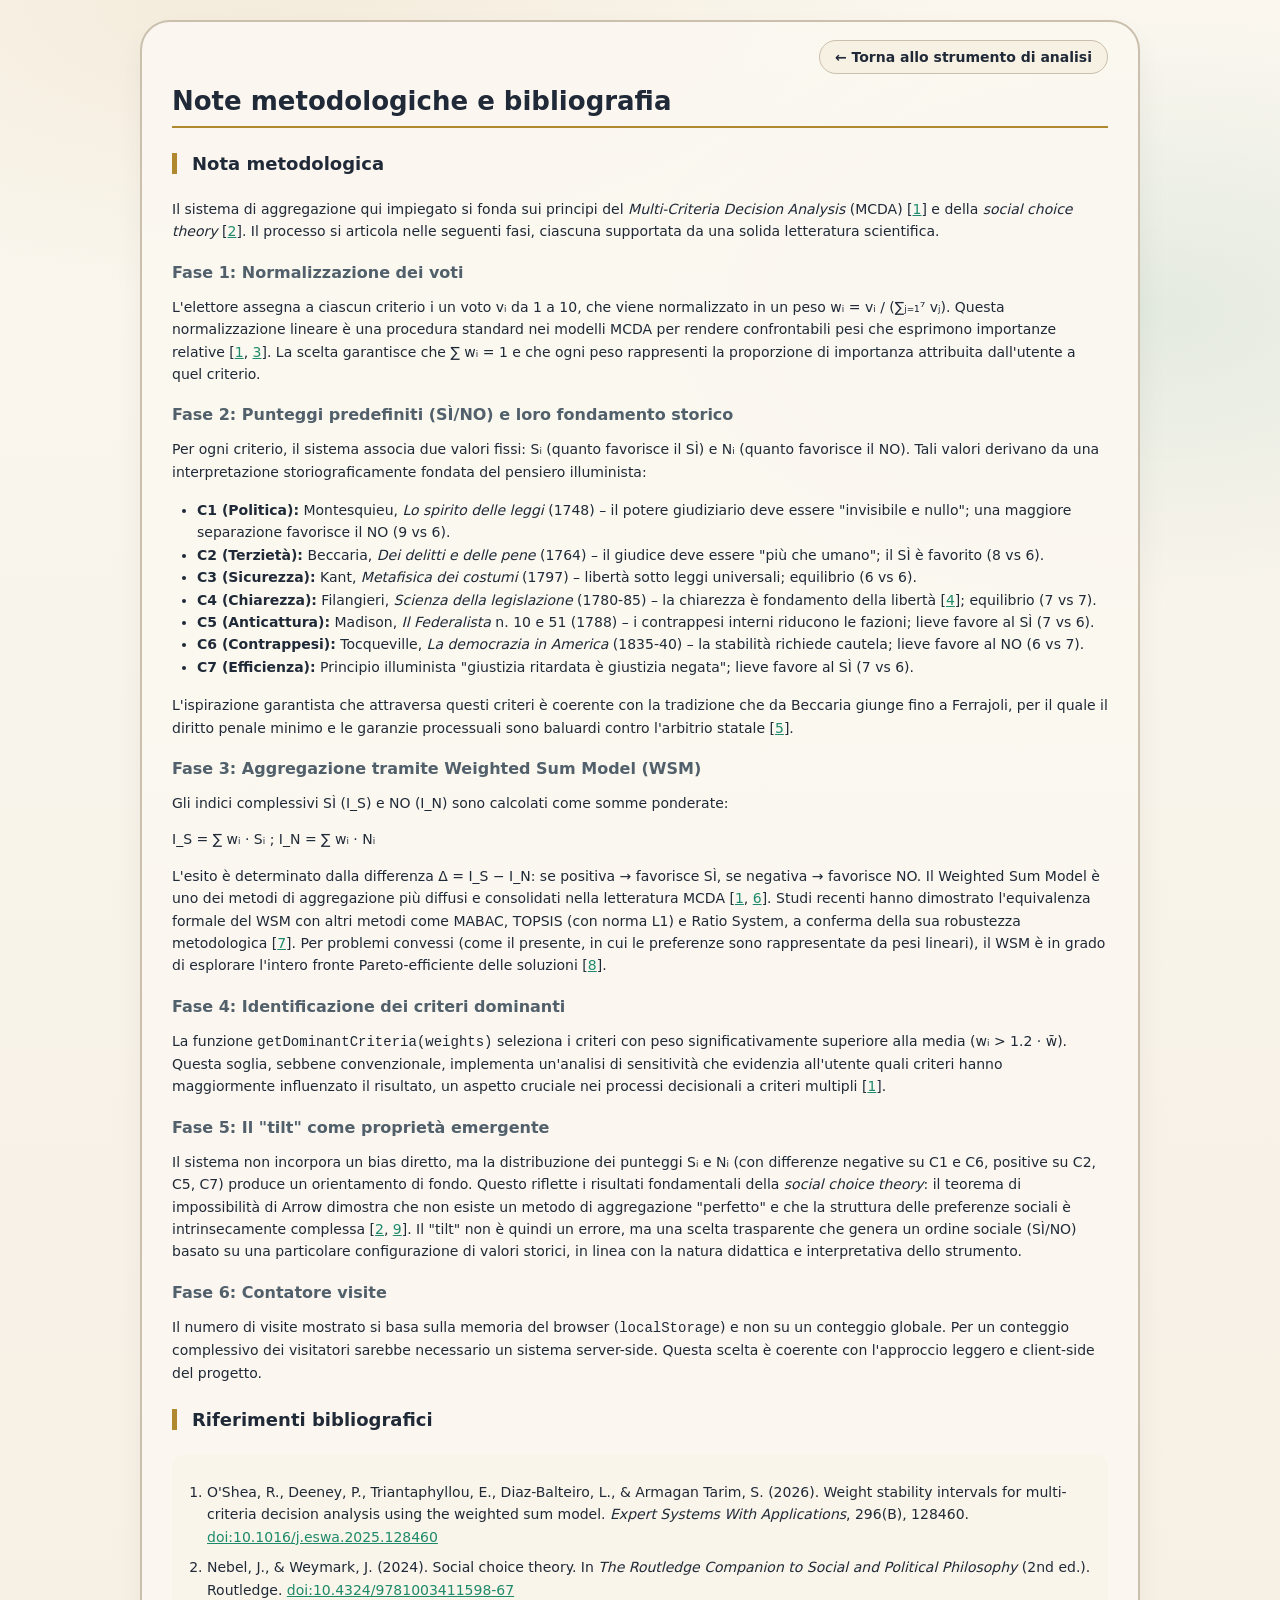
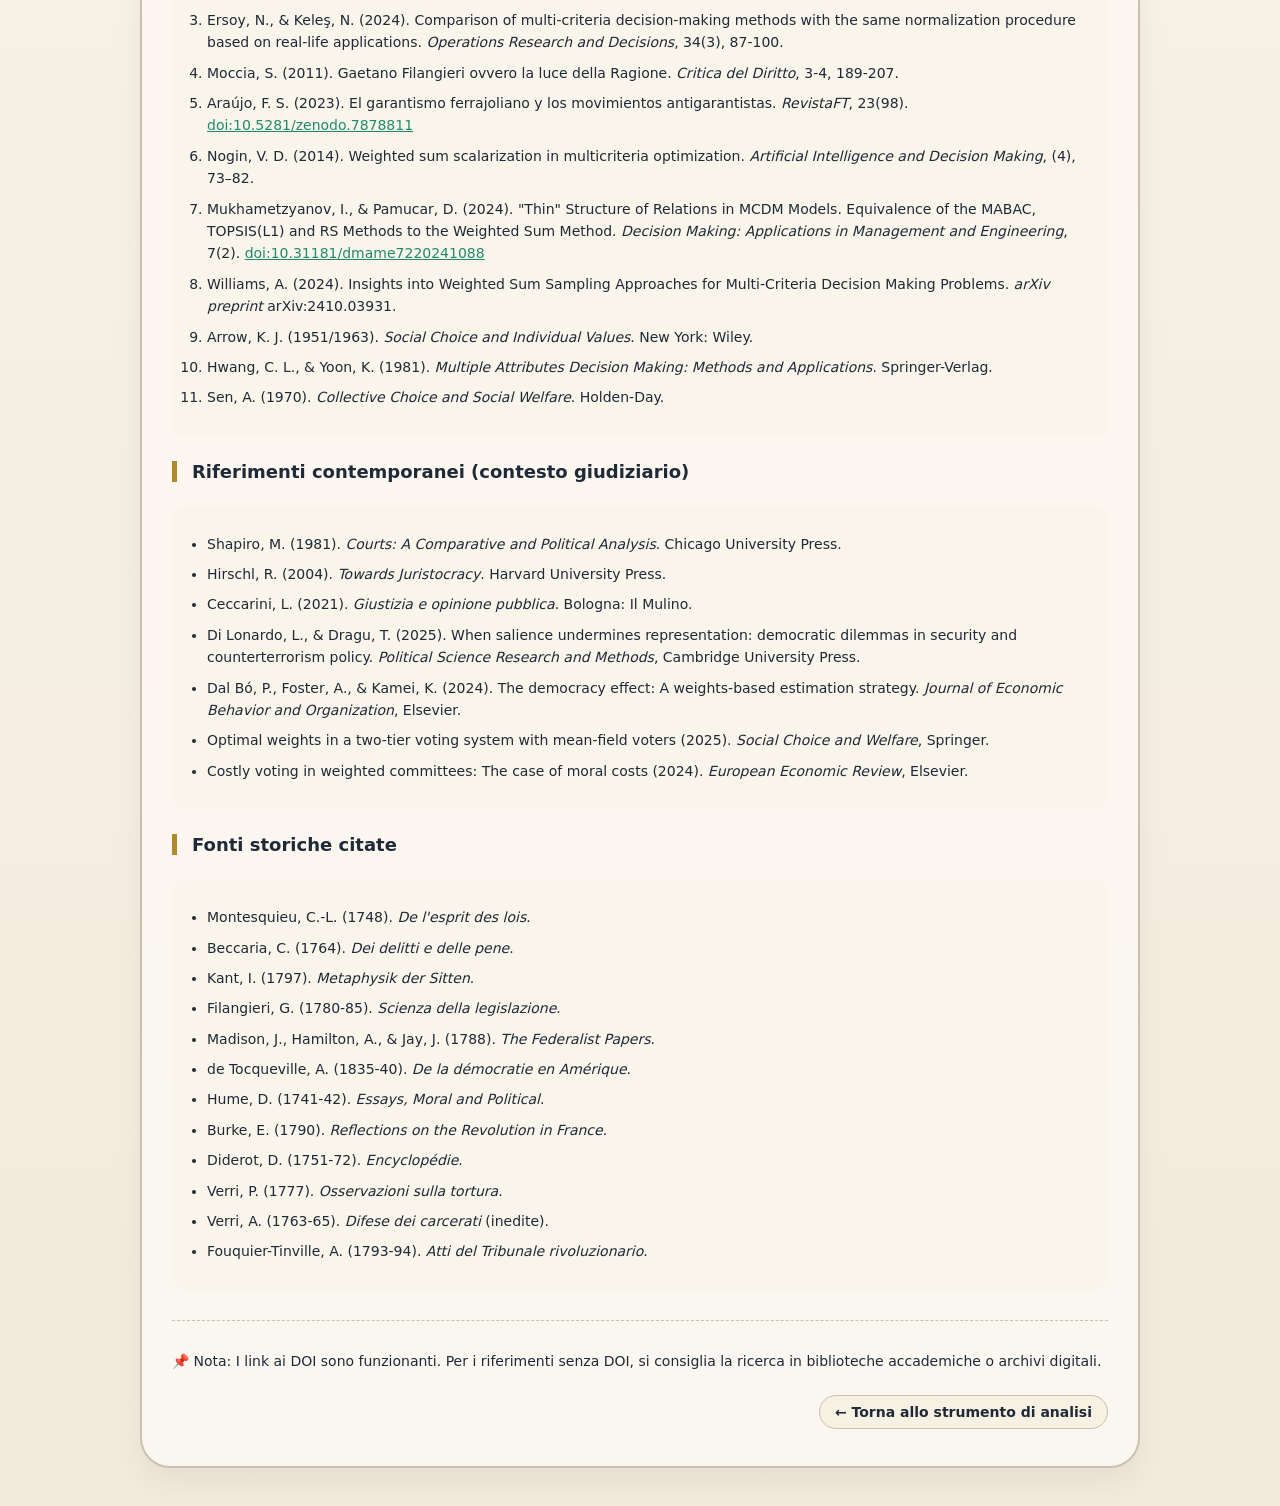
==== note-bibliografia.html @ c4fafa89 "New release 20260301 Improved style notes biblio" ====
<!DOCTYPE html>
<html lang="it">
<head>
    <meta charset="UTF-8">
    <meta name="viewport" content="width=device-width, initial-scale=1.0">
    <title>Note e bibliografia - Al lume della Ragione</title>
    <link rel="stylesheet" href="style.css">
    <style>
        /* Piccoli aggiustamenti per la sola pagina note */
        .note-page {
            max-width: 1000px;
            margin: 20px auto;
            padding: 25px 30px;
            background: rgba(251,248,241,0.96);
            border: 2px solid var(--line2);
            border-radius: 30px;
            box-shadow: 0 15px 30px rgba(0,0,0,0.05);
        }
        .note-page h1 {
            font-size: 26px;
            border-bottom: 2px solid var(--warn);
            padding-bottom: 10px;
            margin-bottom: 20px;
        }
        .note-page h4 {
            font-size: 18px;
            margin-top: 25px;
            color: var(--text);
            border-left: 5px solid var(--warn);
            padding-left: 15px;
        }
        .note-page h5 {
            font-size: 16px;
            margin: 20px 0 10px;
            color: var(--muted);
        }
        .note-page p, .note-page li {
            font-size: 14px;
            line-height: 1.6;
            color: var(--text);
        }
        .note-page ul, .note-page ol {
            padding-left: 25px;
        }
        .note-page a {
            color: var(--ok);
            text-decoration: underline;
        }
        .note-page .back-link {
            text-align: right;
            margin-bottom: 20px;
        }
        .note-page .back-link a {
            font-size: 14px;
            background: rgba(247,240,226,0.8);
            padding: 8px 15px;
            border-radius: 30px;
            border: 1px solid var(--line2);
            text-decoration: none;
            color: var(--text);
            font-weight: bold;
        }
        .note-page .back-link a:hover {
            background: rgba(247,240,226,1);
        }
        .ref-list {
            font-size: 12px;
            line-height: 1.5;
            background: rgba(247,240,226,0.4);
            padding: 15px;
            border-radius: 14px;
            margin-top: 15px;
        }
        .ref-list li {
            margin-bottom: 8px;
        }
        .footnote {
            font-size: 12px;
            color: var(--muted);
            margin-top: 30px;
            border-top: 1px dashed var(--line2);
            padding-top: 15px;
        }
    </style>
</head>
<body>
    <div class="note-page">
        <div class="back-link">
            <a href="index.html">← Torna allo strumento di analisi</a>
        </div>

        <h1>Note metodologiche e bibliografia</h1>

        <!-- NOTA METODOLOGICA (dal tuo testo) -->
        <h4>Nota metodologica</h4>
        <p>Il sistema di aggregazione qui impiegato si fonda sui principi del <em>Multi-Criteria Decision Analysis</em> (MCDA) [<a href="#ref1">1</a>] e della <em>social choice theory</em> [<a href="#ref2">2</a>]. Il processo si articola nelle seguenti fasi, ciascuna supportata da una solida letteratura scientifica.</p>

        <h5>Fase 1: Normalizzazione dei voti</h5>
        <p>L'elettore assegna a ciascun criterio i un voto vᵢ da 1 a 10, che viene normalizzato in un peso wᵢ = vᵢ / (∑ⱼ₌₁⁷ vⱼ). Questa normalizzazione lineare è una procedura standard nei modelli MCDA per rendere confrontabili pesi che esprimono importanze relative [<a href="#ref1">1</a>, <a href="#ref3">3</a>]. La scelta garantisce che ∑ wᵢ = 1 e che ogni peso rappresenti la proporzione di importanza attribuita dall'utente a quel criterio.</p>

        <h5>Fase 2: Punteggi predefiniti (SÌ/NO) e loro fondamento storico</h5>
        <p>Per ogni criterio, il sistema associa due valori fissi: Sᵢ (quanto favorisce il SÌ) e Nᵢ (quanto favorisce il NO). Tali valori derivano da una interpretazione storiograficamente fondata del pensiero illuminista:</p>
        <ul>
            <li><strong>C1 (Politica):</strong> Montesquieu, <em>Lo spirito delle leggi</em> (1748) – il potere giudiziario deve essere "invisibile e nullo"; una maggiore separazione favorisce il NO (9 vs 6).</li>
            <li><strong>C2 (Terzietà):</strong> Beccaria, <em>Dei delitti e delle pene</em> (1764) – il giudice deve essere "più che umano"; il SÌ è favorito (8 vs 6).</li>
            <li><strong>C3 (Sicurezza):</strong> Kant, <em>Metafisica dei costumi</em> (1797) – libertà sotto leggi universali; equilibrio (6 vs 6).</li>
            <li><strong>C4 (Chiarezza):</strong> Filangieri, <em>Scienza della legislazione</em> (1780-85) – la chiarezza è fondamento della libertà [<a href="#ref4">4</a>]; equilibrio (7 vs 7).</li>
            <li><strong>C5 (Anticattura):</strong> Madison, <em>Il Federalista</em> n. 10 e 51 (1788) – i contrappesi interni riducono le fazioni; lieve favore al SÌ (7 vs 6).</li>
            <li><strong>C6 (Contrappesi):</strong> Tocqueville, <em>La democrazia in America</em> (1835-40) – la stabilità richiede cautela; lieve favore al NO (6 vs 7).</li>
            <li><strong>C7 (Efficienza):</strong> Principio illuminista "giustizia ritardata è giustizia negata"; lieve favore al SÌ (7 vs 6).</li>
        </ul>
        <p>L'ispirazione garantista che attraversa questi criteri è coerente con la tradizione che da Beccaria giunge fino a Ferrajoli, per il quale il diritto penale minimo e le garanzie processuali sono baluardi contro l'arbitrio statale [<a href="#ref5">5</a>].</p>

        <h5>Fase 3: Aggregazione tramite Weighted Sum Model (WSM)</h5>
        <p>Gli indici complessivi SÌ (I_S) e NO (I_N) sono calcolati come somme ponderate:</p>
        <p>I_S = ∑ wᵢ · Sᵢ   ;   I_N = ∑ wᵢ · Nᵢ</p>
        <p>L'esito è determinato dalla differenza Δ = I_S − I_N: se positiva → favorisce SÌ, se negativa → favorisce NO. Il Weighted Sum Model è uno dei metodi di aggregazione più diffusi e consolidati nella letteratura MCDA [<a href="#ref1">1</a>, <a href="#ref6">6</a>]. Studi recenti hanno dimostrato l'equivalenza formale del WSM con altri metodi come MABAC, TOPSIS (con norma L1) e Ratio System, a conferma della sua robustezza metodologica [<a href="#ref7">7</a>]. Per problemi convessi (come il presente, in cui le preferenze sono rappresentate da pesi lineari), il WSM è in grado di esplorare l'intero fronte Pareto-efficiente delle soluzioni [<a href="#ref8">8</a>].</p>

        <h5>Fase 4: Identificazione dei criteri dominanti</h5>
        <p>La funzione <code>getDominantCriteria(weights)</code> seleziona i criteri con peso significativamente superiore alla media (wᵢ > 1.2 · w̄). Questa soglia, sebbene convenzionale, implementa un'analisi di sensitività che evidenzia all'utente quali criteri hanno maggiormente influenzato il risultato, un aspetto cruciale nei processi decisionali a criteri multipli [<a href="#ref1">1</a>].</p>

        <h5>Fase 5: Il "tilt" come proprietà emergente</h5>
        <p>Il sistema non incorpora un bias diretto, ma la distribuzione dei punteggi Sᵢ e Nᵢ (con differenze negative su C1 e C6, positive su C2, C5, C7) produce un orientamento di fondo. Questo riflette i risultati fondamentali della <em>social choice theory</em>: il teorema di impossibilità di Arrow dimostra che non esiste un metodo di aggregazione "perfetto" e che la struttura delle preferenze sociali è intrinsecamente complessa [<a href="#ref2">2</a>, <a href="#ref9">9</a>]. Il "tilt" non è quindi un errore, ma una scelta trasparente che genera un ordine sociale (SÌ/NO) basato su una particolare configurazione di valori storici, in linea con la natura didattica e interpretativa dello strumento.</p>

        <h5>Fase 6: Contatore visite</h5>
        <p>Il numero di visite mostrato si basa sulla memoria del browser (<code>localStorage</code>) e non su un conteggio globale. Per un conteggio complessivo dei visitatori sarebbe necessario un sistema server-side. Questa scelta è coerente con l'approccio leggero e client-side del progetto.</p>

        <!-- RIFERIMENTI BIBLIOGRAFICI ACCADEMICI (numerati) -->
        <h4>Riferimenti bibliografici</h4>
        <div class="ref-list">
            <ol style="padding-left:20px;">
                <li id="ref1">O'Shea, R., Deeney, P., Triantaphyllou, E., Diaz-Balteiro, L., & Armagan Tarim, S. (2026). Weight stability intervals for multi-criteria decision analysis using the weighted sum model. <em>Expert Systems With Applications</em>, 296(B), 128460. <a href="https://doi.org/10.1016/j.eswa.2025.128460" target="_blank">doi:10.1016/j.eswa.2025.128460</a></li>
                <li id="ref2">Nebel, J., & Weymark, J. (2024). Social choice theory. In <em>The Routledge Companion to Social and Political Philosophy</em> (2nd ed.). Routledge. <a href="https://doi.org/10.4324/9781003411598-67" target="_blank">doi:10.4324/9781003411598-67</a></li>
                <li id="ref3">Ersoy, N., & Keleş, N. (2024). Comparison of multi-criteria decision-making methods with the same normalization procedure based on real-life applications. <em>Operations Research and Decisions</em>, 34(3), 87-100.</li>
                <li id="ref4">Moccia, S. (2011). Gaetano Filangieri ovvero la luce della Ragione. <em>Critica del Diritto</em>, 3-4, 189-207.</li>
                <li id="ref5">Araújo, F. S. (2023). El garantismo ferrajoliano y los movimientos antigarantistas. <em>RevistaFT</em>, 23(98). <a href="https://doi.org/10.5281/zenodo.7878811" target="_blank">doi:10.5281/zenodo.7878811</a></li>
                <li id="ref6">Nogin, V. D. (2014). Weighted sum scalarization in multicriteria optimization. <em>Artificial Intelligence and Decision Making</em>, (4), 73–82.</li>
                <li id="ref7">Mukhametzyanov, I., & Pamucar, D. (2024). "Thin" Structure of Relations in MCDM Models. Equivalence of the MABAC, TOPSIS(L1) and RS Methods to the Weighted Sum Method. <em>Decision Making: Applications in Management and Engineering</em>, 7(2). <a href="https://doi.org/10.31181/dmame7220241088" target="_blank">doi:10.31181/dmame7220241088</a></li>
                <li id="ref8">Williams, A. (2024). Insights into Weighted Sum Sampling Approaches for Multi-Criteria Decision Making Problems. <em>arXiv preprint</em> arXiv:2410.03931.</li>
                <li id="ref9">Arrow, K. J. (1951/1963). <em>Social Choice and Individual Values</em>. New York: Wiley.</li>
                <li id="ref10">Hwang, C. L., & Yoon, K. (1981). <em>Multiple Attributes Decision Making: Methods and Applications</em>. Springer-Verlag.</li>
                <li id="ref11">Sen, A. (1970). <em>Collective Choice and Social Welfare</em>. Holden-Day.</li>
            </ol>
        </div>

        <!-- RIFERIMENTI CONTEMPORANEI (aggiuntivi da index.html) -->
        <h4>Riferimenti contemporanei (contesto giudiziario)</h4>
        <div class="ref-list">
            <ul style="padding-left:20px;">
                <li>Shapiro, M. (1981). <em>Courts: A Comparative and Political Analysis</em>. Chicago University Press.</li>
                <li>Hirschl, R. (2004). <em>Towards Juristocracy</em>. Harvard University Press.</li>
                <li>Ceccarini, L. (2021). <em>Giustizia e opinione pubblica</em>. Bologna: Il Mulino.</li>
                <li>Di Lonardo, L., & Dragu, T. (2025). When salience undermines representation: democratic dilemmas in security and counterterrorism policy. <em>Political Science Research and Methods</em>, Cambridge University Press.</li>
                <li>Dal Bó, P., Foster, A., & Kamei, K. (2024). The democracy effect: A weights-based estimation strategy. <em>Journal of Economic Behavior and Organization</em>, Elsevier.</li>
                <li>Optimal weights in a two-tier voting system with mean-field voters (2025). <em>Social Choice and Welfare</em>, Springer.</li>
                <li>Costly voting in weighted committees: The case of moral costs (2024). <em>European Economic Review</em>, Elsevier.</li>
            </ul>
        </div>

        <!-- FONTI STORICHE CITATE -->
        <h4>Fonti storiche citate</h4>
        <div class="ref-list">
            <ul style="padding-left:20px;">
                <li>Montesquieu, C.-L. (1748). <em>De l'esprit des lois</em>.</li>
                <li>Beccaria, C. (1764). <em>Dei delitti e delle pene</em>.</li>
                <li>Kant, I. (1797). <em>Metaphysik der Sitten</em>.</li>
                <li>Filangieri, G. (1780-85). <em>Scienza della legislazione</em>.</li>
                <li>Madison, J., Hamilton, A., & Jay, J. (1788). <em>The Federalist Papers</em>.</li>
                <li>de Tocqueville, A. (1835-40). <em>De la démocratie en Amérique</em>.</li>
                <li>Hume, D. (1741-42). <em>Essays, Moral and Political</em>.</li>
                <li>Burke, E. (1790). <em>Reflections on the Revolution in France</em>.</li>
                <li>Diderot, D. (1751-72). <em>Encyclopédie</em>.</li>
                <li>Verri, P. (1777). <em>Osservazioni sulla tortura</em>.</li>
                <li>Verri, A. (1763-65). <em>Difese dei carcerati</em> (inedite).</li>
                <li>Fouquier-Tinville, A. (1793-94). <em>Atti del Tribunale rivoluzionario</em>.</li>
            </ul>
        </div>

        <div class="footnote">
            <p>📌 Nota: I link ai DOI sono funzionanti. Per i riferimenti senza DOI, si consiglia la ricerca in biblioteche accademiche o archivi digitali.</p>
        </div>

        <div class="back-link" style="margin-top:30px;">
            <a href="index.html">← Torna allo strumento di analisi</a>
        </div>
    </div>
</body>
</html>
---- style.css ----
:root{
  --bg1:#fbf7ef;
  --bg2:#f2eadc;
  --panel:#fbf8f1;
  --panel2:#f7f0e2;
  --ink:#fffdf8;
  --text:#1f2937;
  --muted:#51606b;
  --ok:#1f8a6b;
  --bad:#b23b2a;
  --warn:#b0892e;
  --line:#d6ccbd;
  --line2:#cbbfae;
  --mono: ui-monospace, SFMono-Regular, Menlo, Monaco, Consolas, "Liberation Mono", monospace;
  --sans: ui-sans-serif, system-ui, -apple-system, Segoe UI, Roboto, Arial, sans-serif;
  --serif: ui-serif, Georgia, "Times New Roman", Times, serif;
}

*{ box-sizing:border-box; }

body{
  margin:0;
  font-family:var(--sans);
  background:
    radial-gradient(1200px 500px at 20% 0%, rgba(176,137,46,0.10), transparent 60%),
    radial-gradient(900px 500px at 90% 10%, rgba(31,138,107,0.10), transparent 60%),
    linear-gradient(180deg, var(--bg1), var(--bg2));
  color:var(--text);
  padding-bottom: 20px;
}

.intro-pamphlet {
  max-width: 1100px;
  margin: 20px auto 10px;
  padding: 25px 30px;
  background: rgba(251,248,241,0.9);
  border: 2px solid var(--line2);
  border-radius: 30px 30px 30px 30px;
  box-shadow: 0 15px 30px rgba(0,0,0,0.05);
  font-family: var(--serif);
  position: relative;
}
.intro-pamphlet::before {
  content: "☙";
  position: absolute;
  top: -15px;
  left: 20px;
  font-size: 30px;
  color: var(--warn);
  background: var(--bg1);
  padding: 0 10px;
}
.intro-pamphlet::after {
  content: "❧";
  position: absolute;
  bottom: -15px;
  right: 20px;
  font-size: 30px;
  color: var(--warn);
  background: var(--bg1);
  padding: 0 10px;
}
.intro-pamphlet h3 {
  text-align: center;
  font-size: 22px;
  font-weight: 900;
  margin: 0 0 15px;
  letter-spacing: 2px;
  border-bottom: 1px dashed var(--line2);
  padding-bottom: 10px;
}
.intro-pamphlet .dropcap {
  float: left;
  font-size: 50px;
  line-height: 0.8;
  margin-right: 8px;
  font-weight: 900;
  color: var(--warn);
}
.intro-pamphlet p {
  font-size: 15px;
  line-height: 1.6;
  margin: 15px 0;
  text-align: justify;
}
.intro-pamphlet .criteria-list {
  display: grid;
  grid-template-columns: repeat(auto-fit, minmax(250px, 1fr));
  gap: 10px;
  margin: 20px 0 5px;
}
.intro-pamphlet .criteria-item {
  background: rgba(247,240,226,0.6);
  border-left: 3px solid var(--warn);
  padding: 8px 12px;
  font-size: 13px;
  border-radius: 0 10px 10px 0;
}
.intro-pamphlet .criteria-item strong {
  display: block;
  font-size: 14px;
  margin-bottom: 4px;
  color: var(--text);
}
.intro-pamphlet .signature {
  text-align: right;
  font-style: italic;
  margin-top: 15px;
  font-size: 14px;
  border-top: 1px dashed var(--line2);
  padding-top: 10px;
}
.intro-pamphlet a {
  color: var(--text);
  text-decoration: underline wavy var(--warn) 1px;
}

header{
  padding:18px 16px;
  border-bottom:1px solid var(--line);
  background: rgba(251,248,241,0.92);
}
header h1{ 
  margin:0 0 6px 0; 
  font-size:clamp(18px, 5vw, 24px); 
  line-height:1.3;
}
header p{ margin:0; color:var(--muted); max-width:1100px; line-height:1.45; font-size:clamp(12px, 4vw, 14px); }

main{
  max-width:1240px;
  margin:0 auto;
  padding:16px;
  display:grid;
  grid-template-columns: 1.05fr 0.95fr;
  gap:16px;
}
@media(max-width:980px){ main{ grid-template-columns:1fr; } }

.card{
  background:rgba(251,248,241,0.92);
  border:1px solid var(--line);
  border-radius:14px;
  padding:14px;
  box-shadow: 0 10px 28px rgba(31,41,55,0.12);
}
.card h2{ margin:0 0 10px 0; font-size:clamp(14px, 4vw, 16px); font-weight:900; letter-spacing:0.5px; }
.sub{ color:var(--muted); font-size:clamp(11px, 3.5vw, 13px); line-height:1.45; }
.hr{ height:1px; background:var(--line); margin:10px 0; }
.row{ display:flex; gap:10px; align-items:center; flex-wrap:wrap; }

.chip{
  background:rgba(247,240,226,0.8);
  border:1px solid var(--line2);
  padding:8px 10px;
  border-radius:999px;
  font-size:clamp(11px, 3.5vw, 13px);
}
.chip b{ font-family:var(--mono); font-weight:900; }
.chip.ok{ border-color: rgba(31,138,107,0.35); }
.chip.bad{ border-color: rgba(178,59,42,0.35); }
.chip.warn{ border-color: rgba(176,137,46,0.55); }

table{
  width:100%;
  border-collapse:separate;
  border-spacing:0;
  overflow-x:auto;
  display:block;
  border-radius:12px;
  border:1px solid var(--line);
  background: rgba(255,253,248,0.85);
}
th, td{ padding:8px 6px; border-bottom:1px solid var(--line); vertical-align:top; min-width:80px; }
th{ background:rgba(247,240,226,0.9); font-size:12px; color:var(--muted); text-align:left; font-weight:900; }
tr:last-child td{ border-bottom:none; }

.code{ font-family:var(--mono); color:#334155; font-weight:900; }
.desc{ color:var(--muted); font-size:11px; line-height:1.4; }
.why{ color:#344256; font-size:11px; line-height:1.35; margin-top:6px; }

input[type=number]{
  width:70px; padding:8px 4px;
  background:var(--ink); color:var(--text);
  border:1px solid var(--line);
  border-radius:10px;
  font-family:var(--mono);
  font-size:13px;
}

button{
  background:rgba(247,240,226,0.95);
  color:var(--text);
  border:1px solid var(--line2);
  border-radius:12px;
  padding:10px 12px;
  cursor:pointer;
  font-weight:900;
  font-size:clamp(11px, 3.5vw, 13px);
  transition: all 0.1s ease;
}
button:hover{ filter:brightness(1.02); background:rgba(247,240,226,1); }
button.secondary{
  background:rgba(251,248,241,0.92);
  font-weight:800;
}

canvas{
  background:var(--ink);
  border:1px solid var(--line);
  border-radius:14px;
  width:100%;
  height:auto;
  aspect-ratio:16/9;
  display:block;
  scroll-margin-top: 20px;
}

.kpi{
  display:grid; gap:10px; grid-template-columns:1fr 1fr;
}
.kpi .box{
  border:1px solid var(--line);
  border-radius:14px;
  padding:12px;
  background:rgba(247,240,226,0.65);
}
.kpi .val{ font-family:var(--mono); font-size:clamp(16px, 5vw, 20px); font-weight:900; margin-top:4px; }
.kpi .lab{ color:var(--muted); font-size:11px; }

details{
  border:1px solid var(--line);
  border-radius:12px;
  padding:10px 12px;
  background:rgba(247,240,226,0.55);
  margin-top:10px;
}
details summary{ cursor:pointer; font-weight:900; font-size:clamp(12px, 4vw, 14px); }
details p, details li{ color:var(--muted); font-size:12px; line-height:1.45; }

.profiles{ display:grid; gap:12px; }
.profile{
  display:grid; grid-template-columns: 84px 1fr; gap:12px;
  border:1px solid var(--line);
  border-radius:14px;
  padding:12px;
  background:rgba(255,253,248,0.75);
  transition: all 0.2s ease;
}
@media(max-width:480px){
  .profile{ grid-template-columns:1fr; }
  .profile img{ width:100%; height:auto; max-width:200px; }
}
.profile.compareOn{
  border-color: rgba(176,137,46,0.75);
  box-shadow: 0 0 0 1px rgba(176,137,46,0.22) inset;
}
.profile.mostSimilar {
  border: 2px solid var(--ok);
  background: rgba(31,138,107,0.05);
}
.profile img{
  width:84px; height:84px;
  object-fit:cover;
  border-radius:14px;
  border:1px solid var(--line);
  background:rgba(0,0,0,0.03);
}
.profile h3{ margin:0; font-size:14px; }
.profile .bio{ margin-top:4px; color:var(--muted); font-size:12px; line-height:1.4; }
.profile .quote{
  margin-top:8px;
  padding:8px 10px;
  border-left:4px solid rgba(176,137,46,0.95);
  background:rgba(247,240,226,0.55);
  border-radius:10px;
  color:var(--text);
  font-size:12px;
  line-height:1.45;
}
.profile .btnrow{ margin-top:10px; display:flex; gap:10px; flex-wrap:wrap; }

.profile details {
  margin-top: 8px;
  background: rgba(247,240,226,0.3);
  border: 1px solid var(--line2);
}
.profile details summary {
  font-size: 12px;
  font-weight: 700;
  padding: 4px 0;
}
.profile .miniTable {
  margin-top: 0;
  border: none;
  background: transparent;
}
.profile .miniTable table {
  background: rgba(255,253,248,0.9);
}

.miniTable{
  margin-top:10px;
  border:1px solid var(--line);
  border-radius:12px;
  overflow-x:auto;
  background:rgba(255,253,248,0.75);
}
.miniTable table{ border:none; border-radius:0; background:transparent; min-width:300px; }
.miniTable th, .miniTable td{ border-bottom:1px solid var(--line); padding:8px; }
.miniTable tr:last-child td{ border-bottom:none; }
.miniTable th{ background:rgba(247,240,226,0.85); }

.project-info {
  max-width: 1240px;
  margin: 20px auto 0;
  padding: 12px 16px;
  display: flex;
  flex-wrap: wrap;
  gap: 20px;
  align-items: center;
  justify-content: center;
  background: rgba(247,240,226,0.5);
  border: 1px solid var(--line);
  border-radius: 40px;
  font-size: 12px;
}
.project-info span, .project-info a {
  color: var(--text);
}
.project-info a {
  text-decoration: underline dotted;
}
.project-info a:hover {
  text-decoration: underline solid;
}
.share-buttons {
  display: flex;
  flex-wrap: wrap;
  gap: 8px 12px;
  justify-content: center;
  margin-left: 10px;
}
.share-buttons a, .share-buttons button {
  background: rgba(255,255,255,0.3);
  border: none;
  border-radius: 20px;
  padding: 4px 10px;
  font-size: 12px;
  font-weight: 600;
  color: var(--text);
  text-decoration: none;
  cursor: pointer;
  transition: background 0.1s;
  display: inline-block;
  line-height: 1.4;
}
.share-buttons a:hover, .share-buttons button:hover {
  background: rgba(255,255,255,0.6);
}

.social-links {
  display: flex;
  flex-wrap: wrap;
  gap: 15px;
  margin-top: 5px;
  font-style: italic;
  border-top: 1px dashed var(--line2);
  padding-top: 8px;
}
.social-links a {
  color: var(--text);
  text-decoration: underline wavy var(--warn) 1px;
}

.notes-section{
  max-width:1240px;
  margin:20px auto 0;
  padding:0 16px;
}
.notes-section details{
  background:rgba(251,248,241,0.96);
  border:1px solid var(--line);
}
.bibliography{
  margin-top:12px;
  font-size:11px;
  background:rgba(247,240,226,0.7);
  padding:8px;
  border-radius:12px;
}
.bibliography ul{ margin:4px 0 0 16px; padding-left:0; }
.bibliography p{ margin:8px 0 0; }

.letterBox{
  border:1px solid rgba(176,137,46,0.45);
  background: linear-gradient(180deg, rgba(247,240,226,0.85), rgba(255,253,248,0.85));
  border-radius:14px;
  padding:12px 12px 10px 12px;
  margin-top:10px;
}
.letterBox .sig{
  margin-top:8px;
  color: var(--muted);
  font-size:12px;
  text-align:right;
  font-style:italic;
}
.letterBox .dropcap{ font-family: var(--serif); }
.letterBox .dropcap::first-letter{
  float:left;
  font-size:34px;
  line-height:1;
  padding-right:6px;
  font-weight:900;
  color: rgba(176,137,46,0.95);
  font-family: var(--serif);
}

.legendRow{
  display:flex; gap:10px; flex-wrap:wrap; align-items:center;
  margin-top:8px;
}
.legend{
  display:flex; align-items:center; gap:8px;
  font-size:12px; color:var(--muted);
  border:1px solid var(--line);
  background:rgba(247,240,226,0.55);
  padding:6px 10px;
  border-radius:999px;
}
.dot{ width:10px; height:10px; border-radius:999px; display:inline-block; }

.tilt{
  margin-top:6px;
  font-size:12px;
  color: rgba(176,137,46,0.95);
  font-weight:900;
}
.tilt small{
  color:var(--muted);
  font-weight:700;
}
#visitCount{ font-weight:900; }
.equal-weights-note {
  font-style: italic;
  color: var(--warn);
  margin-top: 5px;
  font-size: 12px;
}
.similar-profile-note {
  background: rgba(31,138,107,0.1);
  border: 1px solid var(--ok);
  border-radius: 20px;
  padding: 8px 12px;
  margin: 10px 0;
  font-size: 13px;
  text-align: center;
}
.similar-profile-note a {
  color: var(--ok);
  text-decoration: underline;
  font-weight: bold;
}
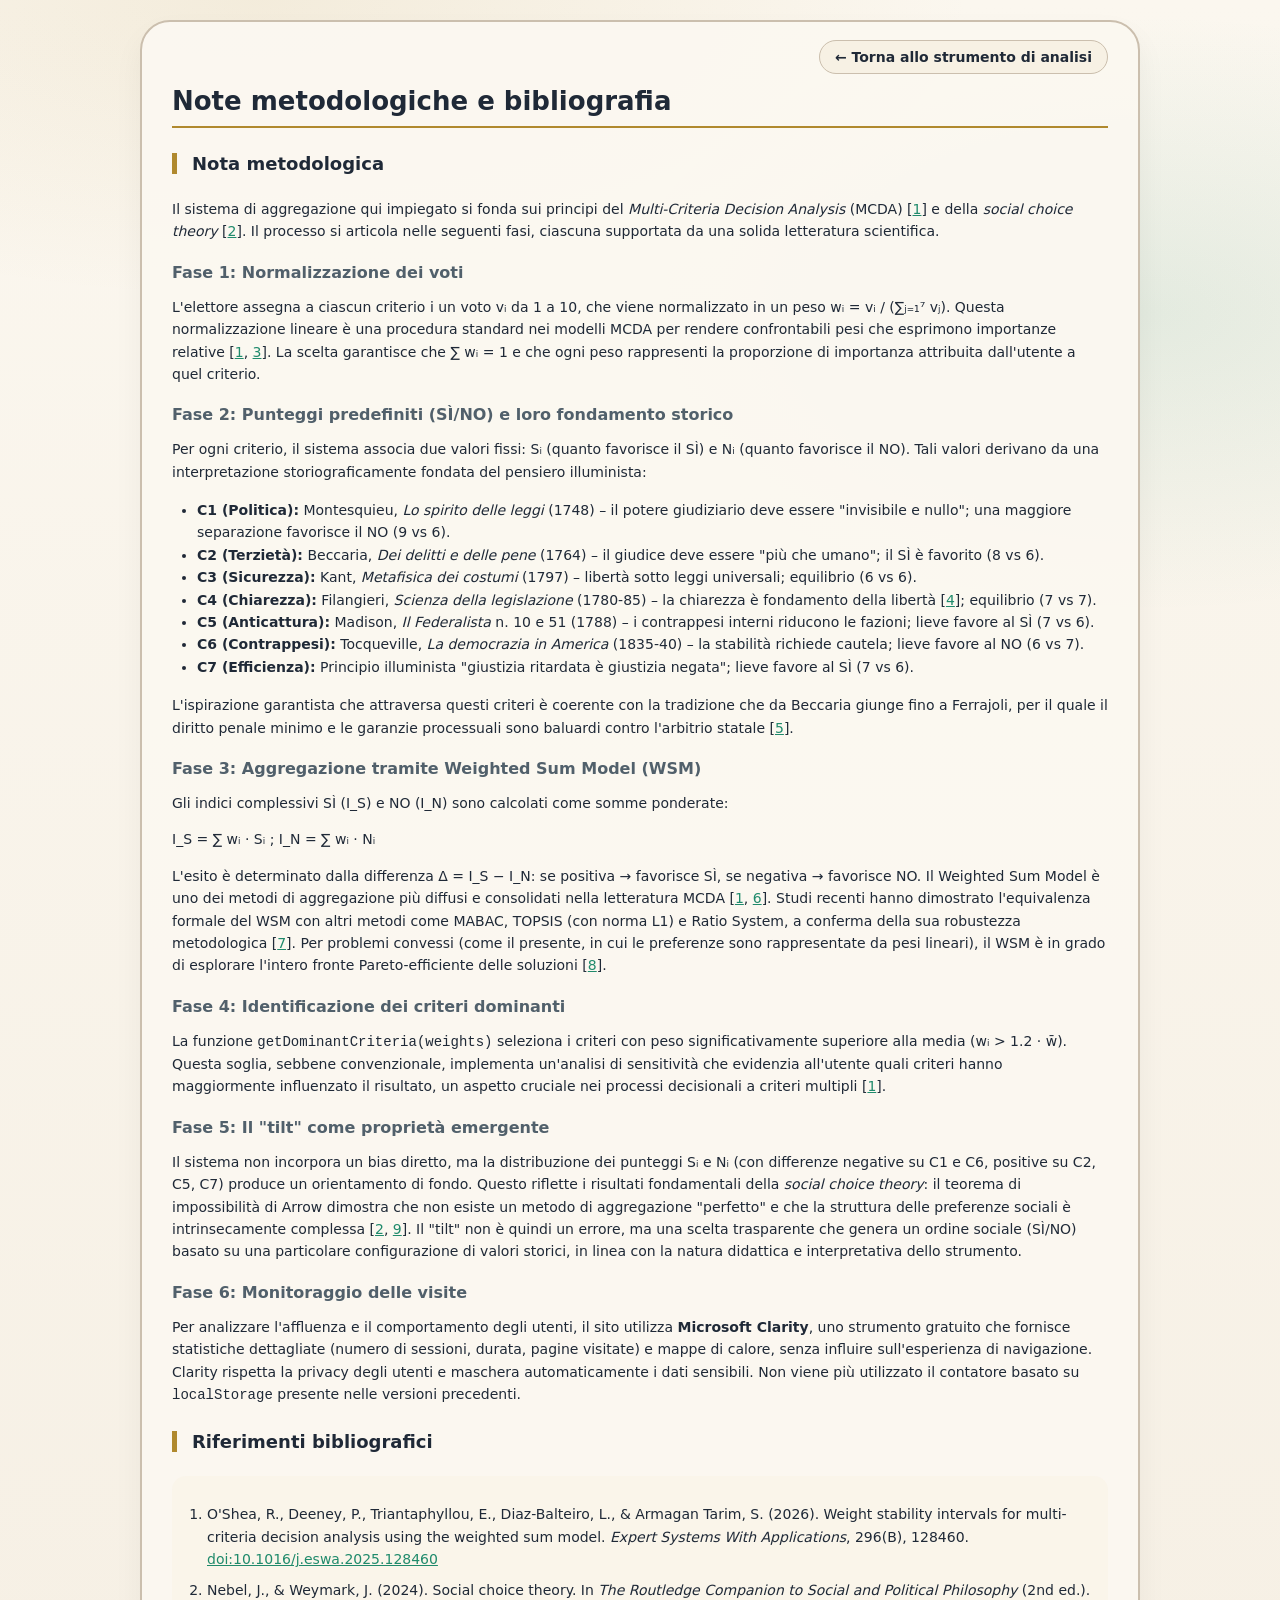
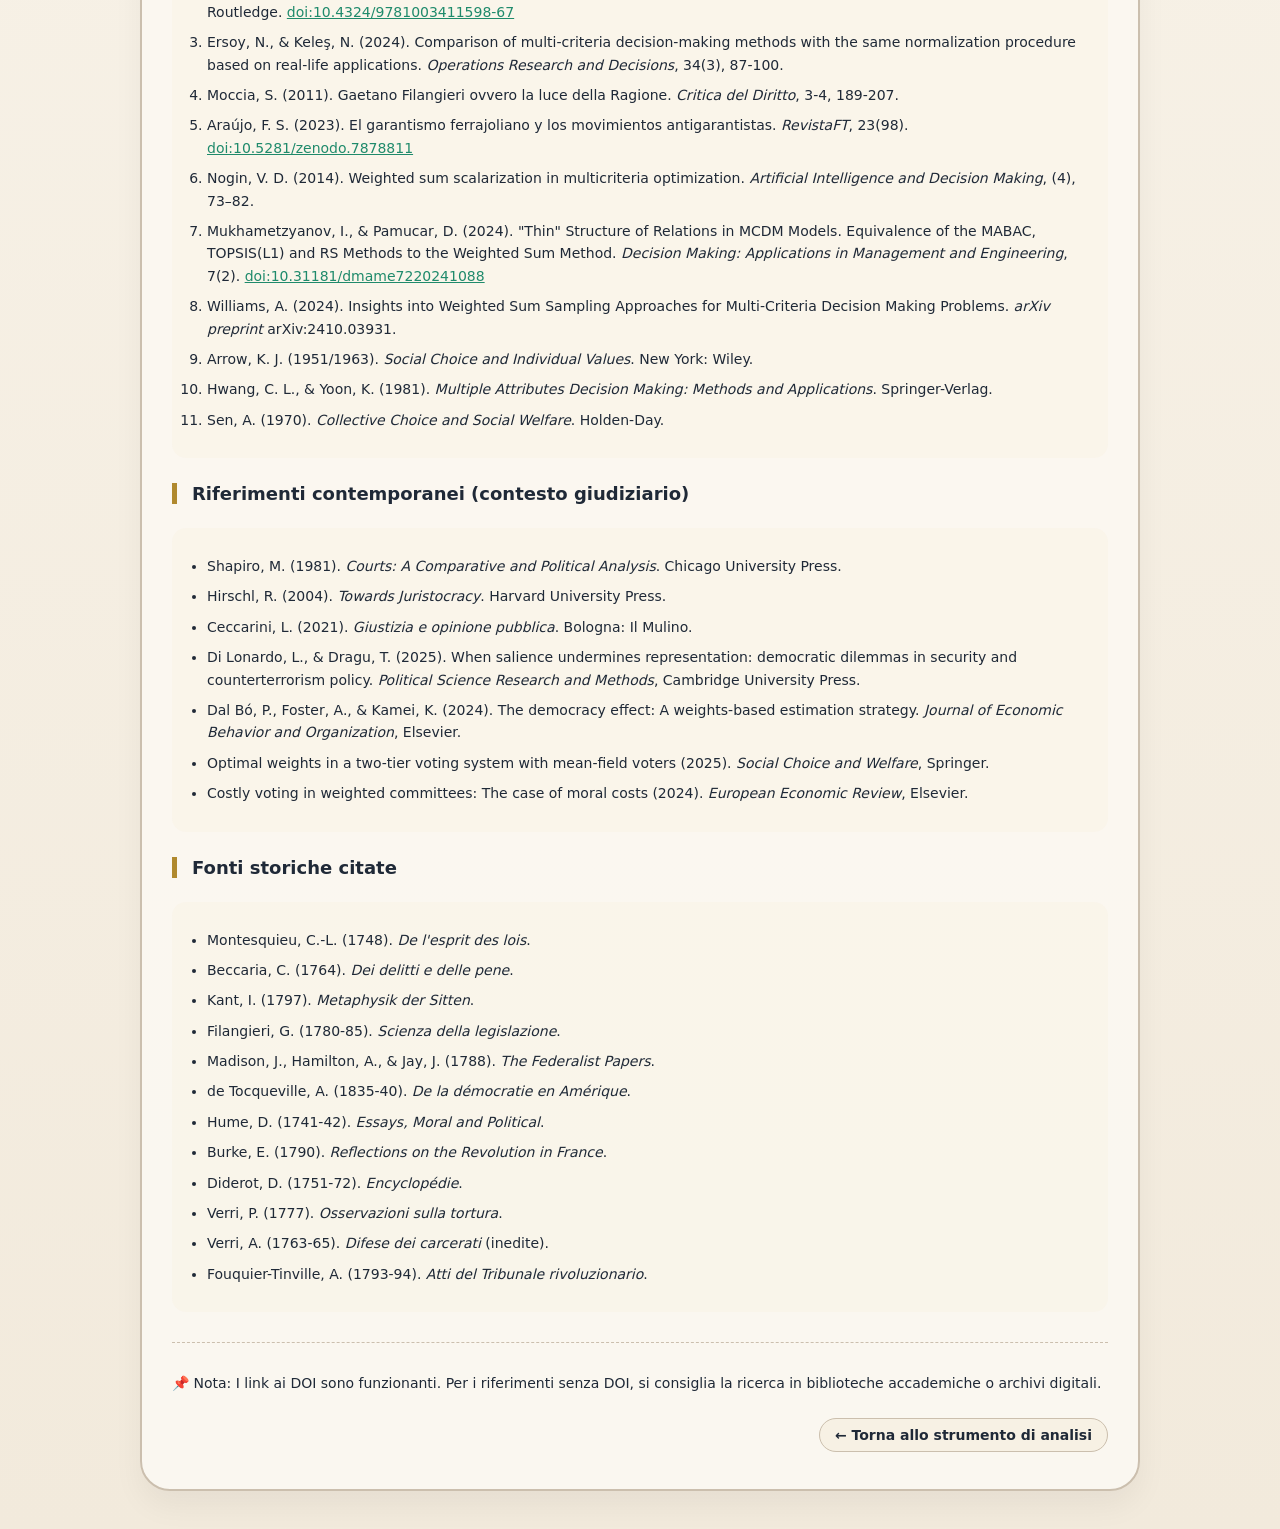
==== commit e5e247b0: "Add files via upload Update with new visit management via clarity microsoft" ====
--- a/note-bibliografia.html
+++ b/note-bibliografia.html
@@ -122,8 +122,8 @@
         <h5>Fase 5: Il "tilt" come proprietà emergente</h5>
         <p>Il sistema non incorpora un bias diretto, ma la distribuzione dei punteggi Sᵢ e Nᵢ (con differenze negative su C1 e C6, positive su C2, C5, C7) produce un orientamento di fondo. Questo riflette i risultati fondamentali della <em>social choice theory</em>: il teorema di impossibilità di Arrow dimostra che non esiste un metodo di aggregazione "perfetto" e che la struttura delle preferenze sociali è intrinsecamente complessa [<a href="#ref2">2</a>, <a href="#ref9">9</a>]. Il "tilt" non è quindi un errore, ma una scelta trasparente che genera un ordine sociale (SÌ/NO) basato su una particolare configurazione di valori storici, in linea con la natura didattica e interpretativa dello strumento.</p>
 
-        <h5>Fase 6: Contatore visite</h5>
-        <p>Il numero di visite mostrato si basa sulla memoria del browser (<code>localStorage</code>) e non su un conteggio globale. Per un conteggio complessivo dei visitatori sarebbe necessario un sistema server-side. Questa scelta è coerente con l'approccio leggero e client-side del progetto.</p>
+        <h5>Fase 6: Monitoraggio delle visite</h5>
+<p>Per analizzare l'affluenza e il comportamento degli utenti, il sito utilizza <strong>Microsoft Clarity</strong>, uno strumento gratuito che fornisce statistiche dettagliate (numero di sessioni, durata, pagine visitate) e mappe di calore, senza influire sull'esperienza di navigazione. Clarity rispetta la privacy degli utenti e maschera automaticamente i dati sensibili. Non viene più utilizzato il contatore basato su <code>localStorage</code> presente nelle versioni precedenti.</p>
 
         <!-- RIFERIMENTI BIBLIOGRAFICI ACCADEMICI (numerati) -->
         <h4>Riferimenti bibliografici</h4>
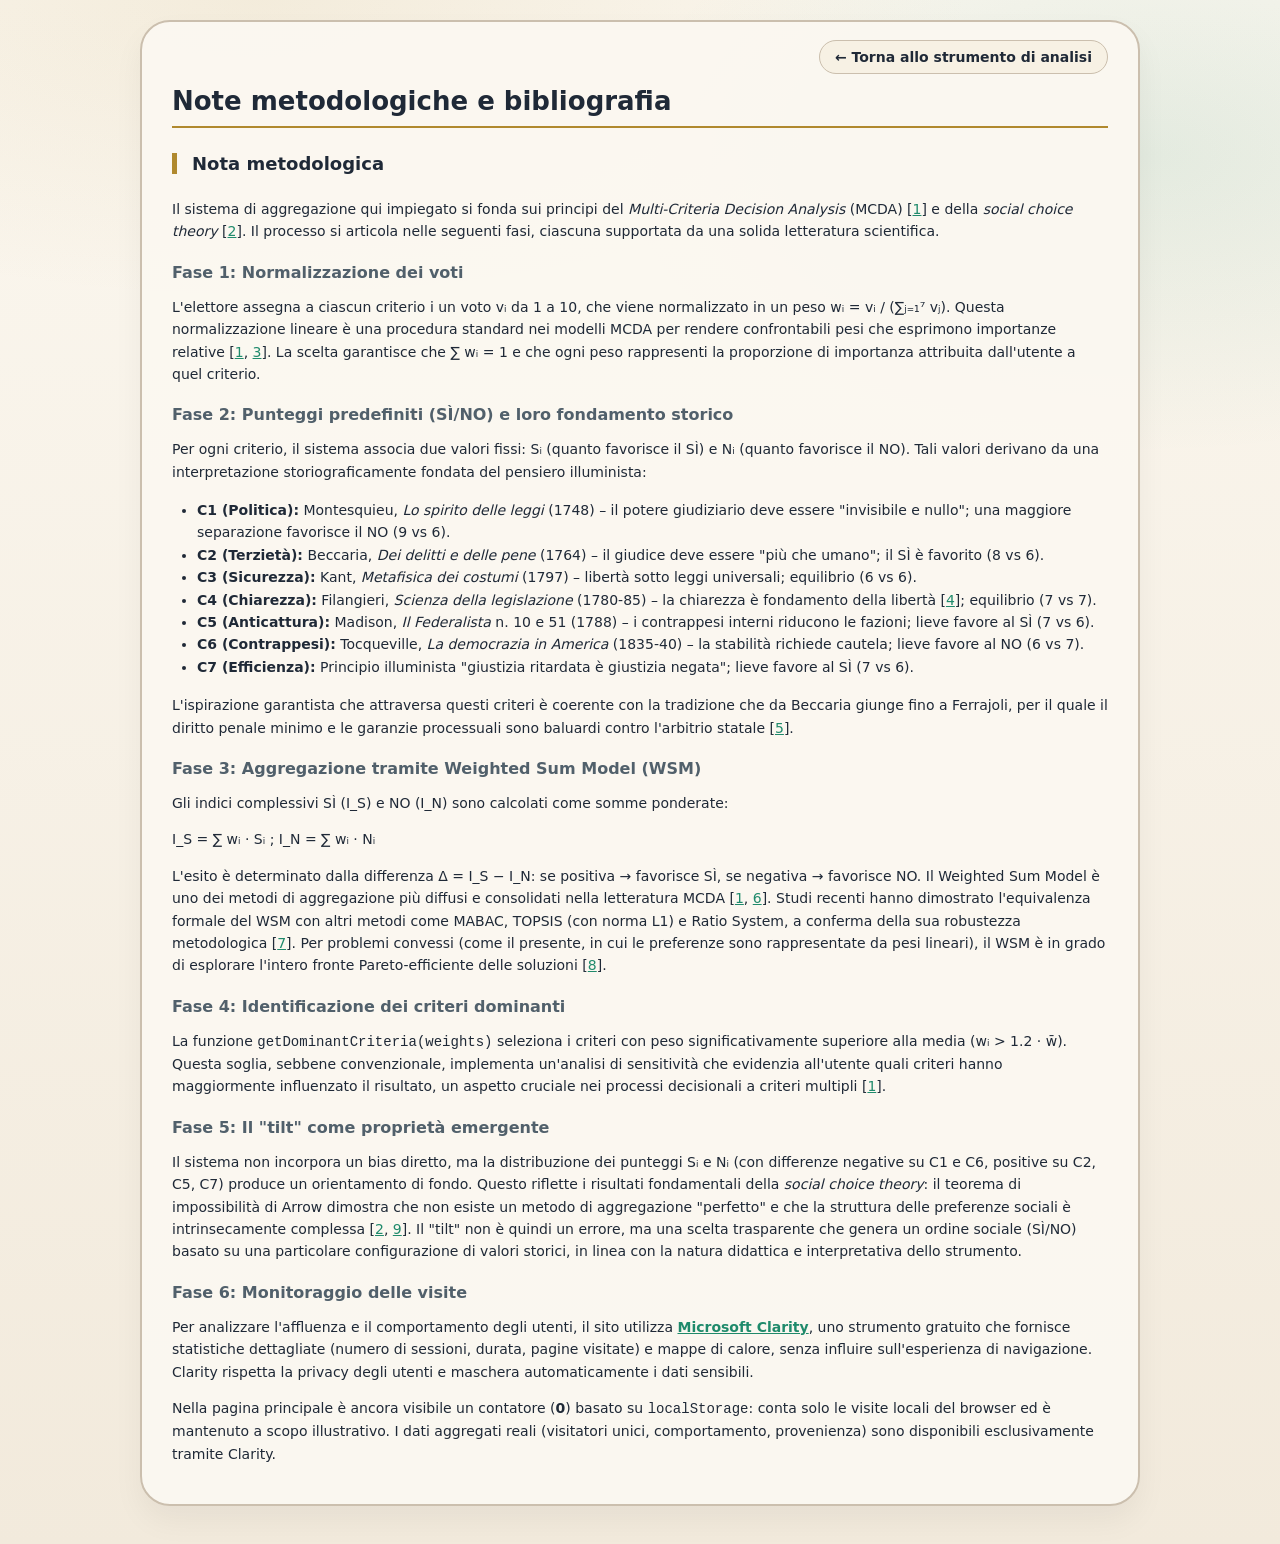
==== commit 70011881: "Update note-bibliografia.html aggiornamento clarity" ====
--- a/note-bibliografia.html
+++ b/note-bibliografia.html
@@ -123,66 +123,5 @@
         <p>Il sistema non incorpora un bias diretto, ma la distribuzione dei punteggi Sᵢ e Nᵢ (con differenze negative su C1 e C6, positive su C2, C5, C7) produce un orientamento di fondo. Questo riflette i risultati fondamentali della <em>social choice theory</em>: il teorema di impossibilità di Arrow dimostra che non esiste un metodo di aggregazione "perfetto" e che la struttura delle preferenze sociali è intrinsecamente complessa [<a href="#ref2">2</a>, <a href="#ref9">9</a>]. Il "tilt" non è quindi un errore, ma una scelta trasparente che genera un ordine sociale (SÌ/NO) basato su una particolare configurazione di valori storici, in linea con la natura didattica e interpretativa dello strumento.</p>
 
         <h5>Fase 6: Monitoraggio delle visite</h5>
-<p>Per analizzare l'affluenza e il comportamento degli utenti, il sito utilizza <strong>Microsoft Clarity</strong>, uno strumento gratuito che fornisce statistiche dettagliate (numero di sessioni, durata, pagine visitate) e mappe di calore, senza influire sull'esperienza di navigazione. Clarity rispetta la privacy degli utenti e maschera automaticamente i dati sensibili. Non viene più utilizzato il contatore basato su <code>localStorage</code> presente nelle versioni precedenti.</p>
-
-        <!-- RIFERIMENTI BIBLIOGRAFICI ACCADEMICI (numerati) -->
-        <h4>Riferimenti bibliografici</h4>
-        <div class="ref-list">
-            <ol style="padding-left:20px;">
-                <li id="ref1">O'Shea, R., Deeney, P., Triantaphyllou, E., Diaz-Balteiro, L., & Armagan Tarim, S. (2026). Weight stability intervals for multi-criteria decision analysis using the weighted sum model. <em>Expert Systems With Applications</em>, 296(B), 128460. <a href="https://doi.org/10.1016/j.eswa.2025.128460" target="_blank">doi:10.1016/j.eswa.2025.128460</a></li>
-                <li id="ref2">Nebel, J., & Weymark, J. (2024). Social choice theory. In <em>The Routledge Companion to Social and Political Philosophy</em> (2nd ed.). Routledge. <a href="https://doi.org/10.4324/9781003411598-67" target="_blank">doi:10.4324/9781003411598-67</a></li>
-                <li id="ref3">Ersoy, N., & Keleş, N. (2024). Comparison of multi-criteria decision-making methods with the same normalization procedure based on real-life applications. <em>Operations Research and Decisions</em>, 34(3), 87-100.</li>
-                <li id="ref4">Moccia, S. (2011). Gaetano Filangieri ovvero la luce della Ragione. <em>Critica del Diritto</em>, 3-4, 189-207.</li>
-                <li id="ref5">Araújo, F. S. (2023). El garantismo ferrajoliano y los movimientos antigarantistas. <em>RevistaFT</em>, 23(98). <a href="https://doi.org/10.5281/zenodo.7878811" target="_blank">doi:10.5281/zenodo.7878811</a></li>
-                <li id="ref6">Nogin, V. D. (2014). Weighted sum scalarization in multicriteria optimization. <em>Artificial Intelligence and Decision Making</em>, (4), 73–82.</li>
-                <li id="ref7">Mukhametzyanov, I., & Pamucar, D. (2024). "Thin" Structure of Relations in MCDM Models. Equivalence of the MABAC, TOPSIS(L1) and RS Methods to the Weighted Sum Method. <em>Decision Making: Applications in Management and Engineering</em>, 7(2). <a href="https://doi.org/10.31181/dmame7220241088" target="_blank">doi:10.31181/dmame7220241088</a></li>
-                <li id="ref8">Williams, A. (2024). Insights into Weighted Sum Sampling Approaches for Multi-Criteria Decision Making Problems. <em>arXiv preprint</em> arXiv:2410.03931.</li>
-                <li id="ref9">Arrow, K. J. (1951/1963). <em>Social Choice and Individual Values</em>. New York: Wiley.</li>
-                <li id="ref10">Hwang, C. L., & Yoon, K. (1981). <em>Multiple Attributes Decision Making: Methods and Applications</em>. Springer-Verlag.</li>
-                <li id="ref11">Sen, A. (1970). <em>Collective Choice and Social Welfare</em>. Holden-Day.</li>
-            </ol>
-        </div>
-
-        <!-- RIFERIMENTI CONTEMPORANEI (aggiuntivi da index.html) -->
-        <h4>Riferimenti contemporanei (contesto giudiziario)</h4>
-        <div class="ref-list">
-            <ul style="padding-left:20px;">
-                <li>Shapiro, M. (1981). <em>Courts: A Comparative and Political Analysis</em>. Chicago University Press.</li>
-                <li>Hirschl, R. (2004). <em>Towards Juristocracy</em>. Harvard University Press.</li>
-                <li>Ceccarini, L. (2021). <em>Giustizia e opinione pubblica</em>. Bologna: Il Mulino.</li>
-                <li>Di Lonardo, L., & Dragu, T. (2025). When salience undermines representation: democratic dilemmas in security and counterterrorism policy. <em>Political Science Research and Methods</em>, Cambridge University Press.</li>
-                <li>Dal Bó, P., Foster, A., & Kamei, K. (2024). The democracy effect: A weights-based estimation strategy. <em>Journal of Economic Behavior and Organization</em>, Elsevier.</li>
-                <li>Optimal weights in a two-tier voting system with mean-field voters (2025). <em>Social Choice and Welfare</em>, Springer.</li>
-                <li>Costly voting in weighted committees: The case of moral costs (2024). <em>European Economic Review</em>, Elsevier.</li>
-            </ul>
-        </div>
-
-        <!-- FONTI STORICHE CITATE -->
-        <h4>Fonti storiche citate</h4>
-        <div class="ref-list">
-            <ul style="padding-left:20px;">
-                <li>Montesquieu, C.-L. (1748). <em>De l'esprit des lois</em>.</li>
-                <li>Beccaria, C. (1764). <em>Dei delitti e delle pene</em>.</li>
-                <li>Kant, I. (1797). <em>Metaphysik der Sitten</em>.</li>
-                <li>Filangieri, G. (1780-85). <em>Scienza della legislazione</em>.</li>
-                <li>Madison, J., Hamilton, A., & Jay, J. (1788). <em>The Federalist Papers</em>.</li>
-                <li>de Tocqueville, A. (1835-40). <em>De la démocratie en Amérique</em>.</li>
-                <li>Hume, D. (1741-42). <em>Essays, Moral and Political</em>.</li>
-                <li>Burke, E. (1790). <em>Reflections on the Revolution in France</em>.</li>
-                <li>Diderot, D. (1751-72). <em>Encyclopédie</em>.</li>
-                <li>Verri, P. (1777). <em>Osservazioni sulla tortura</em>.</li>
-                <li>Verri, A. (1763-65). <em>Difese dei carcerati</em> (inedite).</li>
-                <li>Fouquier-Tinville, A. (1793-94). <em>Atti del Tribunale rivoluzionario</em>.</li>
-            </ul>
-        </div>
-
-        <div class="footnote">
-            <p>📌 Nota: I link ai DOI sono funzionanti. Per i riferimenti senza DOI, si consiglia la ricerca in biblioteche accademiche o archivi digitali.</p>
-        </div>
-
-        <div class="back-link" style="margin-top:30px;">
-            <a href="index.html">← Torna allo strumento di analisi</a>
-        </div>
-    </div>
-</body>
-</html>+<p>Per analizzare l'affluenza e il comportamento degli utenti, il sito utilizza <strong><a href="https://clarity.microsoft.com/" target="_blank">Microsoft Clarity</a></strong>, uno strumento gratuito che fornisce statistiche dettagliate (numero di sessioni, durata, pagine visitate) e mappe di calore, senza influire sull'esperienza di navigazione. Clarity rispetta la privacy degli utenti e maschera automaticamente i dati sensibili.</p>
+<p>Nella pagina principale è ancora visibile un contatore (<span id="visitCount">0</span>) basato su <code>localStorage</code>: conta solo le visite locali del browser ed è mantenuto a scopo illustrativo. I dati aggregati reali (visitatori unici, comportamento, provenienza) sono disponibili esclusivamente tramite Clarity.</p>
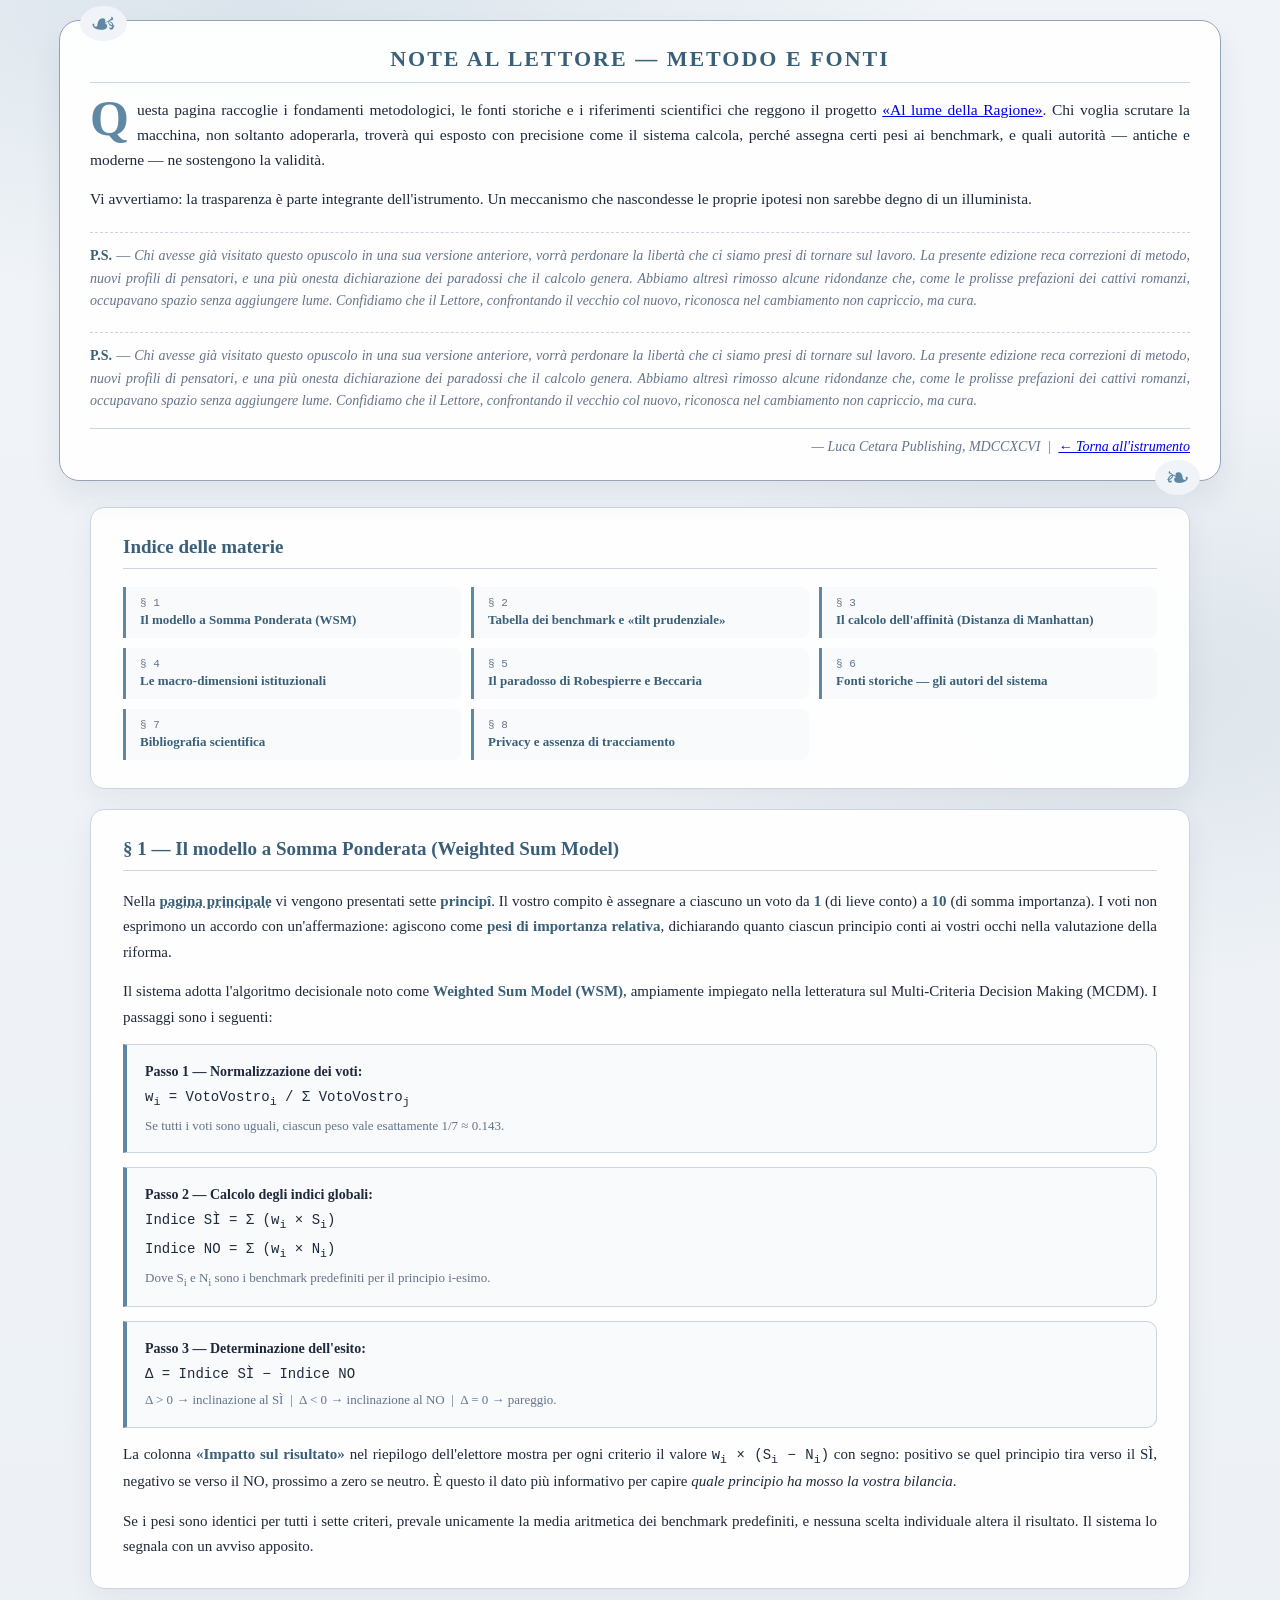
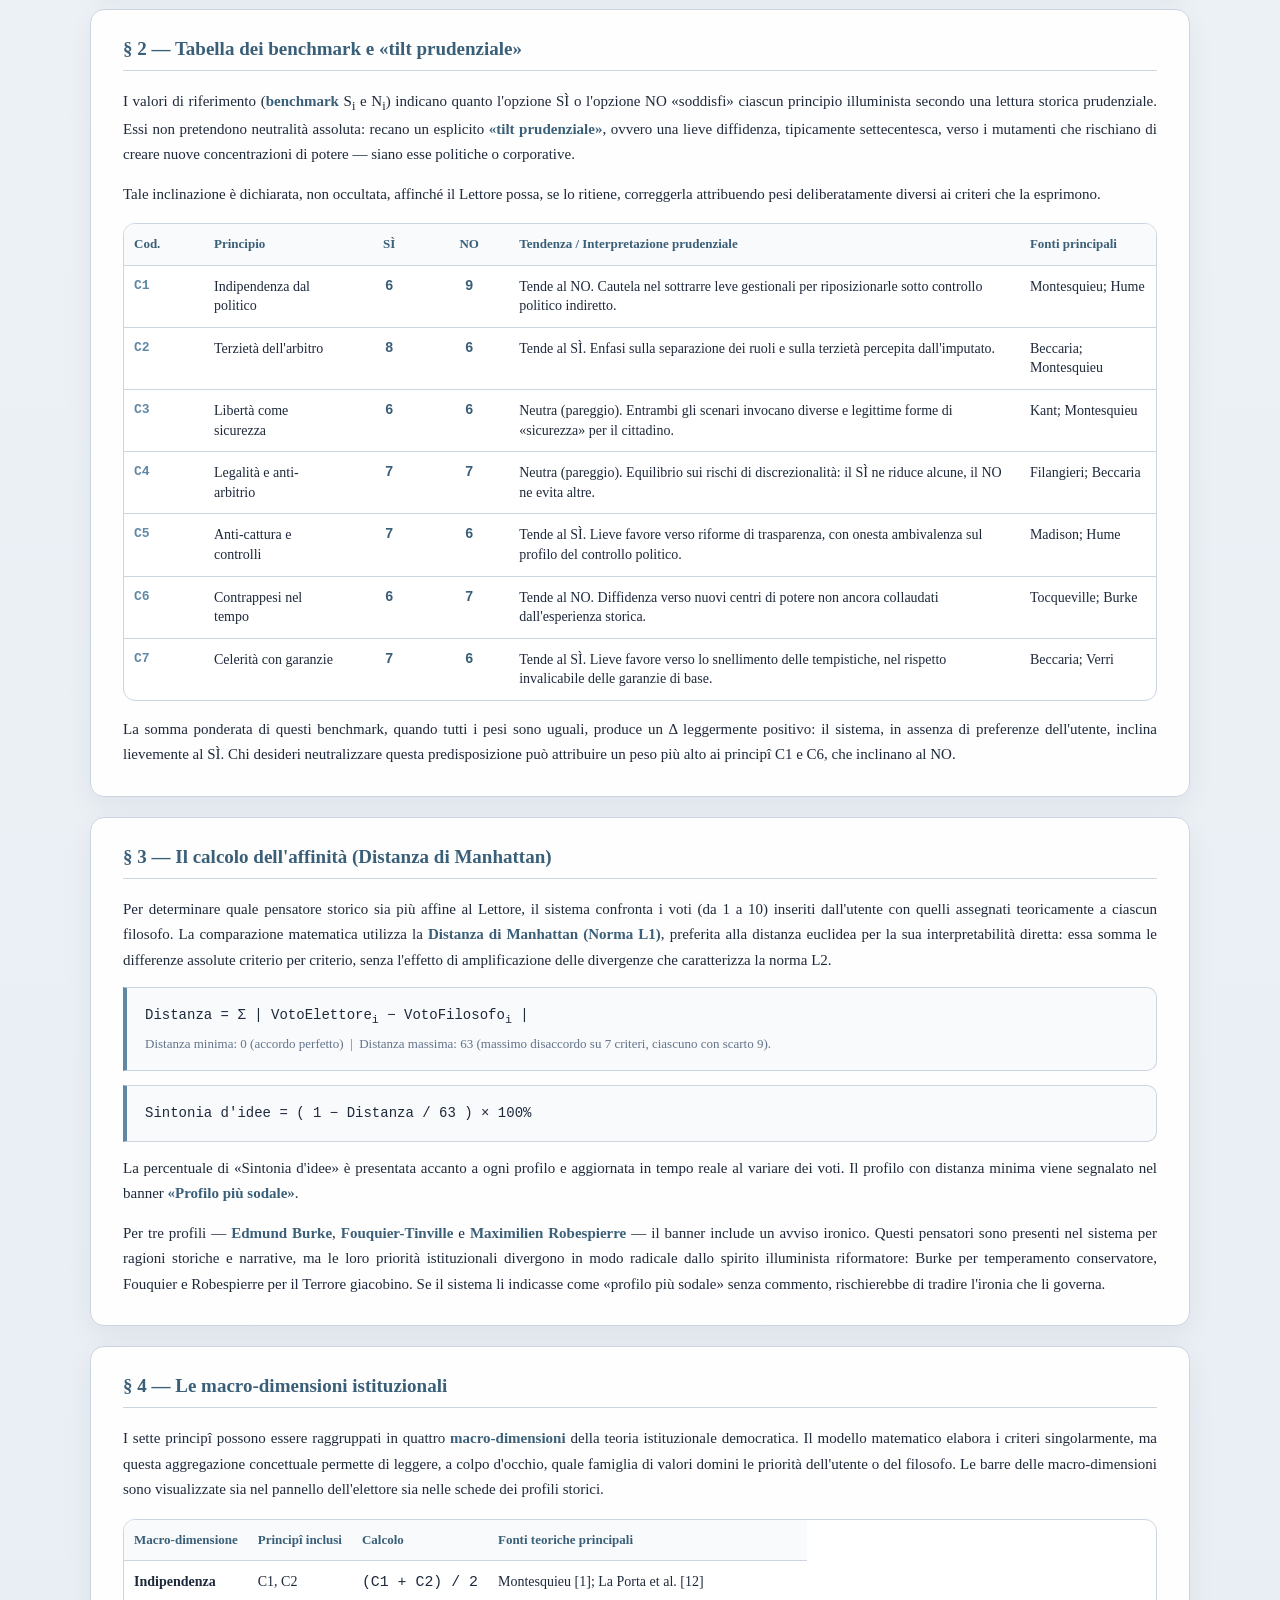
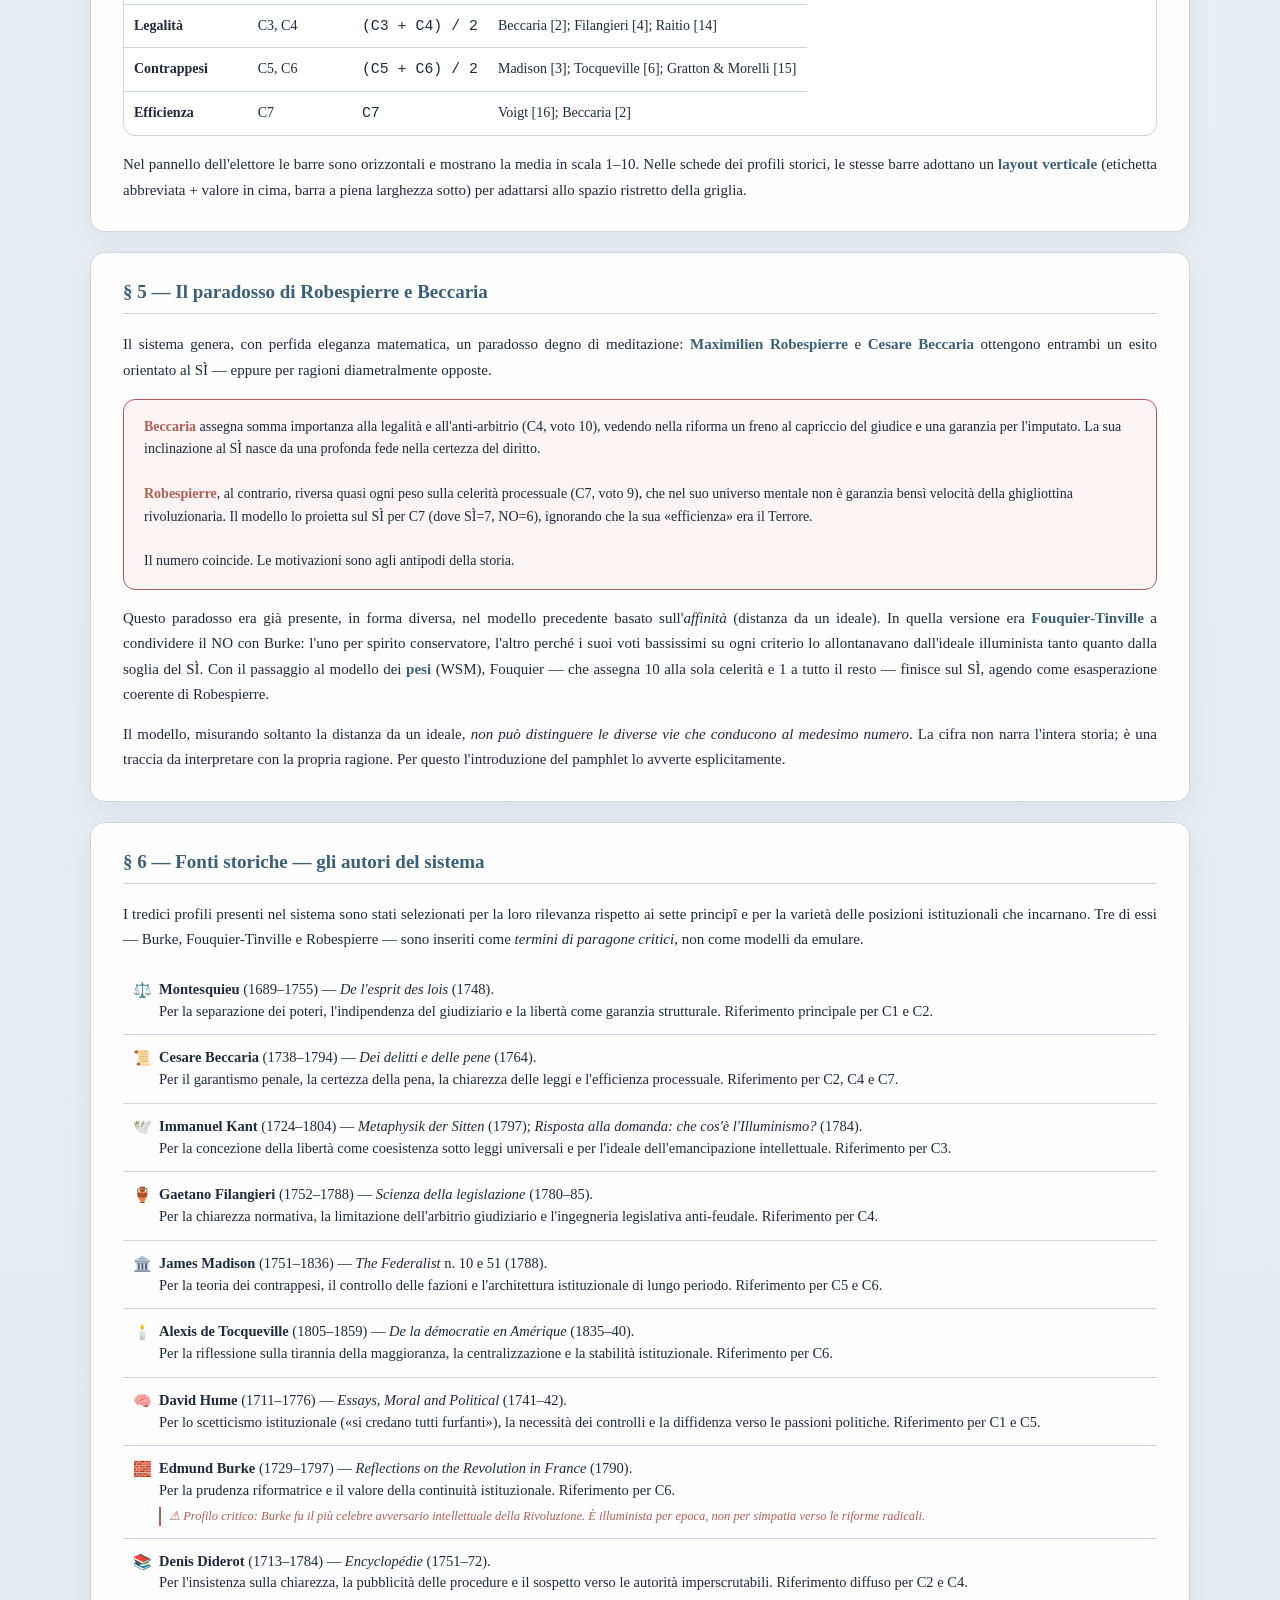
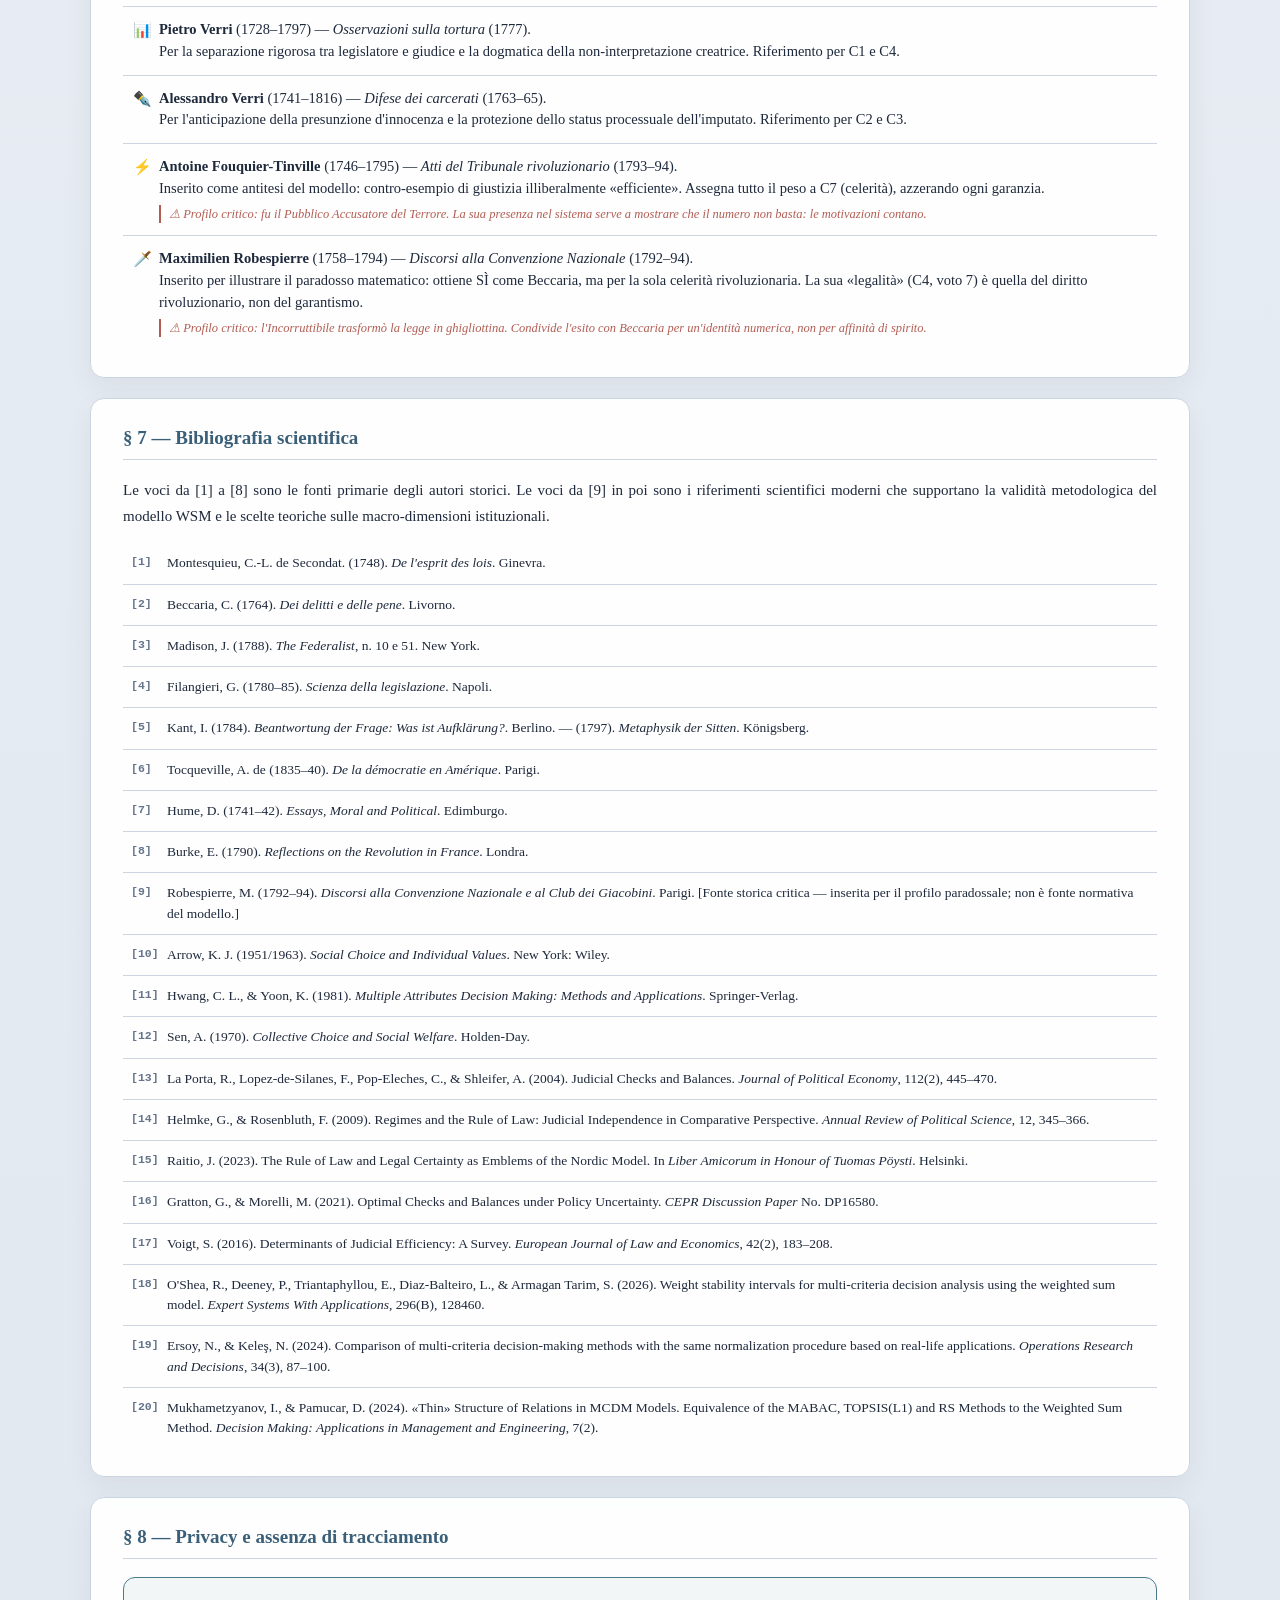
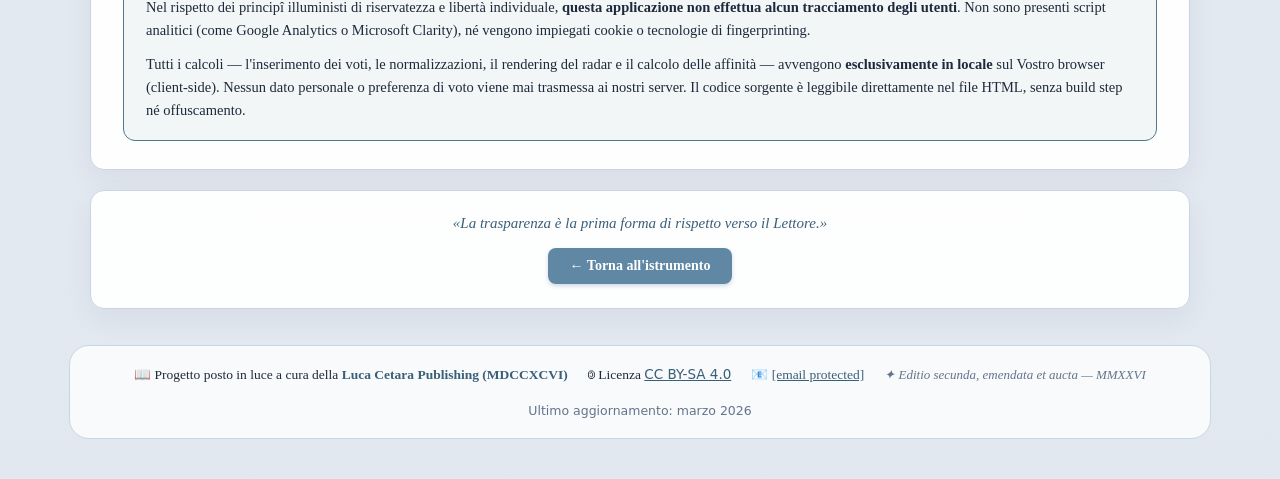
==== commit 242daf88: "Rename note-bibliografia (5).html to note-bibliografia.html" ====
--- a/note-bibliografia.html
+++ b/note-bibliografia.html
@@ -1,127 +1,597 @@
-<!DOCTYPE html>
-<html lang="it">
-<head>
-    <meta charset="UTF-8">
-    <meta name="viewport" content="width=device-width, initial-scale=1.0">
-    <title>Note e bibliografia - Al lume della Ragione</title>
-    <link rel="stylesheet" href="style.css">
-    <style>
-        /* Piccoli aggiustamenti per la sola pagina note */
-        .note-page {
-            max-width: 1000px;
-            margin: 20px auto;
-            padding: 25px 30px;
-            background: rgba(251,248,241,0.96);
-            border: 2px solid var(--line2);
-            border-radius: 30px;
-            box-shadow: 0 15px 30px rgba(0,0,0,0.05);
-        }
-        .note-page h1 {
-            font-size: 26px;
-            border-bottom: 2px solid var(--warn);
-            padding-bottom: 10px;
-            margin-bottom: 20px;
-        }
-        .note-page h4 {
-            font-size: 18px;
-            margin-top: 25px;
-            color: var(--text);
-            border-left: 5px solid var(--warn);
-            padding-left: 15px;
-        }
-        .note-page h5 {
-            font-size: 16px;
-            margin: 20px 0 10px;
-            color: var(--muted);
-        }
-        .note-page p, .note-page li {
-            font-size: 14px;
-            line-height: 1.6;
-            color: var(--text);
-        }
-        .note-page ul, .note-page ol {
-            padding-left: 25px;
-        }
-        .note-page a {
-            color: var(--ok);
-            text-decoration: underline;
-        }
-        .note-page .back-link {
-            text-align: right;
-            margin-bottom: 20px;
-        }
-        .note-page .back-link a {
-            font-size: 14px;
-            background: rgba(247,240,226,0.8);
-            padding: 8px 15px;
-            border-radius: 30px;
-            border: 1px solid var(--line2);
-            text-decoration: none;
-            color: var(--text);
-            font-weight: bold;
-        }
-        .note-page .back-link a:hover {
-            background: rgba(247,240,226,1);
-        }
-        .ref-list {
-            font-size: 12px;
-            line-height: 1.5;
-            background: rgba(247,240,226,0.4);
-            padding: 15px;
-            border-radius: 14px;
-            margin-top: 15px;
-        }
-        .ref-list li {
-            margin-bottom: 8px;
-        }
-        .footnote {
-            font-size: 12px;
-            color: var(--muted);
-            margin-top: 30px;
-            border-top: 1px dashed var(--line2);
-            padding-top: 15px;
-        }
-    </style>
-</head>
-<body>
-    <div class="note-page">
-        <div class="back-link">
-            <a href="index.html">← Torna allo strumento di analisi</a>
-        </div>
-
-        <h1>Note metodologiche e bibliografia</h1>
-
-        <!-- NOTA METODOLOGICA (dal tuo testo) -->
-        <h4>Nota metodologica</h4>
-        <p>Il sistema di aggregazione qui impiegato si fonda sui principi del <em>Multi-Criteria Decision Analysis</em> (MCDA) [<a href="#ref1">1</a>] e della <em>social choice theory</em> [<a href="#ref2">2</a>]. Il processo si articola nelle seguenti fasi, ciascuna supportata da una solida letteratura scientifica.</p>
-
-        <h5>Fase 1: Normalizzazione dei voti</h5>
-        <p>L'elettore assegna a ciascun criterio i un voto vᵢ da 1 a 10, che viene normalizzato in un peso wᵢ = vᵢ / (∑ⱼ₌₁⁷ vⱼ). Questa normalizzazione lineare è una procedura standard nei modelli MCDA per rendere confrontabili pesi che esprimono importanze relative [<a href="#ref1">1</a>, <a href="#ref3">3</a>]. La scelta garantisce che ∑ wᵢ = 1 e che ogni peso rappresenti la proporzione di importanza attribuita dall'utente a quel criterio.</p>
-
-        <h5>Fase 2: Punteggi predefiniti (SÌ/NO) e loro fondamento storico</h5>
-        <p>Per ogni criterio, il sistema associa due valori fissi: Sᵢ (quanto favorisce il SÌ) e Nᵢ (quanto favorisce il NO). Tali valori derivano da una interpretazione storiograficamente fondata del pensiero illuminista:</p>
-        <ul>
-            <li><strong>C1 (Politica):</strong> Montesquieu, <em>Lo spirito delle leggi</em> (1748) – il potere giudiziario deve essere "invisibile e nullo"; una maggiore separazione favorisce il NO (9 vs 6).</li>
-            <li><strong>C2 (Terzietà):</strong> Beccaria, <em>Dei delitti e delle pene</em> (1764) – il giudice deve essere "più che umano"; il SÌ è favorito (8 vs 6).</li>
-            <li><strong>C3 (Sicurezza):</strong> Kant, <em>Metafisica dei costumi</em> (1797) – libertà sotto leggi universali; equilibrio (6 vs 6).</li>
-            <li><strong>C4 (Chiarezza):</strong> Filangieri, <em>Scienza della legislazione</em> (1780-85) – la chiarezza è fondamento della libertà [<a href="#ref4">4</a>]; equilibrio (7 vs 7).</li>
-            <li><strong>C5 (Anticattura):</strong> Madison, <em>Il Federalista</em> n. 10 e 51 (1788) – i contrappesi interni riducono le fazioni; lieve favore al SÌ (7 vs 6).</li>
-            <li><strong>C6 (Contrappesi):</strong> Tocqueville, <em>La democrazia in America</em> (1835-40) – la stabilità richiede cautela; lieve favore al NO (6 vs 7).</li>
-            <li><strong>C7 (Efficienza):</strong> Principio illuminista "giustizia ritardata è giustizia negata"; lieve favore al SÌ (7 vs 6).</li>
-        </ul>
-        <p>L'ispirazione garantista che attraversa questi criteri è coerente con la tradizione che da Beccaria giunge fino a Ferrajoli, per il quale il diritto penale minimo e le garanzie processuali sono baluardi contro l'arbitrio statale [<a href="#ref5">5</a>].</p>
-
-        <h5>Fase 3: Aggregazione tramite Weighted Sum Model (WSM)</h5>
-        <p>Gli indici complessivi SÌ (I_S) e NO (I_N) sono calcolati come somme ponderate:</p>
-        <p>I_S = ∑ wᵢ · Sᵢ   ;   I_N = ∑ wᵢ · Nᵢ</p>
-        <p>L'esito è determinato dalla differenza Δ = I_S − I_N: se positiva → favorisce SÌ, se negativa → favorisce NO. Il Weighted Sum Model è uno dei metodi di aggregazione più diffusi e consolidati nella letteratura MCDA [<a href="#ref1">1</a>, <a href="#ref6">6</a>]. Studi recenti hanno dimostrato l'equivalenza formale del WSM con altri metodi come MABAC, TOPSIS (con norma L1) e Ratio System, a conferma della sua robustezza metodologica [<a href="#ref7">7</a>]. Per problemi convessi (come il presente, in cui le preferenze sono rappresentate da pesi lineari), il WSM è in grado di esplorare l'intero fronte Pareto-efficiente delle soluzioni [<a href="#ref8">8</a>].</p>
-
-        <h5>Fase 4: Identificazione dei criteri dominanti</h5>
-        <p>La funzione <code>getDominantCriteria(weights)</code> seleziona i criteri con peso significativamente superiore alla media (wᵢ > 1.2 · w̄). Questa soglia, sebbene convenzionale, implementa un'analisi di sensitività che evidenzia all'utente quali criteri hanno maggiormente influenzato il risultato, un aspetto cruciale nei processi decisionali a criteri multipli [<a href="#ref1">1</a>].</p>
-
-        <h5>Fase 5: Il "tilt" come proprietà emergente</h5>
-        <p>Il sistema non incorpora un bias diretto, ma la distribuzione dei punteggi Sᵢ e Nᵢ (con differenze negative su C1 e C6, positive su C2, C5, C7) produce un orientamento di fondo. Questo riflette i risultati fondamentali della <em>social choice theory</em>: il teorema di impossibilità di Arrow dimostra che non esiste un metodo di aggregazione "perfetto" e che la struttura delle preferenze sociali è intrinsecamente complessa [<a href="#ref2">2</a>, <a href="#ref9">9</a>]. Il "tilt" non è quindi un errore, ma una scelta trasparente che genera un ordine sociale (SÌ/NO) basato su una particolare configurazione di valori storici, in linea con la natura didattica e interpretativa dello strumento.</p>
-
-        <h5>Fase 6: Monitoraggio delle visite</h5>
-<p>Per analizzare l'affluenza e il comportamento degli utenti, il sito utilizza <strong><a href="https://clarity.microsoft.com/" target="_blank">Microsoft Clarity</a></strong>, uno strumento gratuito che fornisce statistiche dettagliate (numero di sessioni, durata, pagine visitate) e mappe di calore, senza influire sull'esperienza di navigazione. Clarity rispetta la privacy degli utenti e maschera automaticamente i dati sensibili.</p>
-<p>Nella pagina principale è ancora visibile un contatore (<span id="visitCount">0</span>) basato su <code>localStorage</code>: conta solo le visite locali del browser ed è mantenuto a scopo illustrativo. I dati aggregati reali (visitatori unici, comportamento, provenienza) sono disponibili esclusivamente tramite Clarity.</p>
+<!doctype html>
+<html lang="it">
+<head>
+<meta charset="utf-8" />
+<meta name="viewport" content="width=device-width, initial-scale=1" />
+<title>Note metodologiche e bibliografia – Al lume della Ragione</title>
+<style>
+  /* =========================================================
+     PALETTE E STILI — identici al file principale index.html
+     ========================================================= */
+  :root {
+    --bg1: #f0f4f8;
+    --bg2: #e2e8f0;
+    --panel: #ffffff;
+    --panel2: #f8fafc;
+    --text: #1e293b;
+    --muted: #64748b;
+    --primary: #6088a5;
+    --primary-dark: #3a5f78;
+    --ok: #4b7b8a;
+    --bad: #b25d53;
+    --line: #cbd5e1;
+    --line2: #94a3b8;
+    --mono: ui-monospace, SFMono-Regular, Menlo, Monaco, Consolas, "Liberation Mono", monospace;
+    --sans: ui-sans-serif, system-ui, -apple-system, Segoe UI, Roboto, Arial, sans-serif;
+    --serif: "Georgia", "Times New Roman", Times, serif;
+  }
+
+  body {
+    margin: 0;
+    font-family: var(--serif) !important;
+    background:
+      radial-gradient(1200px 500px at 20% 0%, rgba(96,136,165,0.15), transparent 60%),
+      radial-gradient(900px 500px at 90% 10%, rgba(58,95,120,0.10), transparent 60%),
+      linear-gradient(180deg, var(--bg1), var(--bg2));
+    color: var(--text);
+    padding-bottom: 40px;
+  }
+
+  p, div, span, td, th, h1, h2, h3, h4, h5, summary, a, li { font-family: var(--serif); }
+  code, .mono { font-family: var(--mono) !important; font-size: 0.93em; }
+
+  /* Layout colonna centrale */
+  main {
+    max-width: 1100px;
+    margin: 0 auto;
+    padding: 16px;
+    display: flex;
+    flex-direction: column;
+    gap: 20px;
+  }
+
+  /* Card standard */
+  .card {
+    background: rgba(255,255,255,0.95);
+    border: 1px solid var(--line);
+    border-radius: 14px;
+    padding: 28px 32px;
+    box-shadow: 0 10px 28px rgba(30,41,59,0.06);
+    box-sizing: border-box;
+  }
+  .card h2.card-title {
+    margin: 0 0 18px 0;
+    font-size: clamp(16px, 4vw, 19px);
+    font-weight: 900;
+    color: var(--primary-dark);
+    border-bottom: 1px solid var(--line);
+    padding-bottom: 10px;
+  }
+
+  /* Intro pamphlet — identico a index.html */
+  .intro-pamphlet {
+    max-width: 1100px;
+    margin: 20px auto 10px;
+    padding: 25px 30px;
+    background: rgba(255,255,255,0.95);
+    border: 1px solid var(--line2);
+    border-radius: 20px;
+    box-shadow: 0 15px 30px rgba(30,41,59,0.08);
+    position: relative;
+  }
+  .intro-pamphlet::before {
+    content: "☙"; position: absolute; top: -15px; left: 20px; font-size: 30px;
+    color: var(--primary); background: var(--bg1); padding: 0 10px; border-radius: 50%;
+  }
+  .intro-pamphlet::after {
+    content: "❧"; position: absolute; bottom: -15px; right: 20px; font-size: 30px;
+    color: var(--primary); background: var(--bg1); padding: 0 10px; border-radius: 50%;
+  }
+  .intro-pamphlet h3 {
+    text-align: center; font-size: 22px; font-weight: 900; margin: 0 0 15px;
+    letter-spacing: 2px; border-bottom: 1px solid var(--line); padding-bottom: 10px;
+    color: var(--primary-dark);
+  }
+  .intro-pamphlet p { font-size: 15.5px; line-height: 1.6; margin: 15px 0; text-align: justify; }
+  .intro-pamphlet .dropcap { float: left; font-size: 50px; line-height: 0.8; margin-right: 8px; font-weight: 900; color: var(--primary); }
+  .signature { text-align: right; font-style: italic; margin-top: 15px; font-size: 14px; border-top: 1px solid var(--line); padding-top: 10px; color: var(--muted); }
+
+  /* Prosa interna alle card */
+  .prose { font-size: 15px; line-height: 1.7; color: var(--text); text-align: justify; }
+  .prose p { margin: 0 0 14px 0; }
+  .prose p:last-child { margin-bottom: 0; }
+  .prose strong { color: var(--primary-dark); }
+  .prose em { color: var(--text); }
+  .prose a { color: var(--primary-dark); text-decoration: underline dotted; font-weight: 700; }
+  .prose a:hover { color: var(--primary); text-decoration: underline; }
+
+  /* Indice / TOC */
+  .toc-grid {
+    display: grid;
+    grid-template-columns: repeat(auto-fit, minmax(280px, 1fr));
+    gap: 10px;
+    margin-top: 16px;
+  }
+  .toc-item {
+    background: var(--panel2);
+    border-left: 3px solid var(--primary);
+    border-radius: 0 8px 8px 0;
+    padding: 10px 14px;
+    font-size: 13.5px;
+    transition: background 0.2s;
+  }
+  .toc-item:hover { background: rgba(96,136,165,0.08); }
+  .toc-item a { color: var(--primary-dark); text-decoration: none; font-weight: 700; font-size: 13px; }
+  .toc-item a:hover { color: var(--primary); }
+  .toc-item .toc-num { color: var(--muted); font-family: var(--mono) !important; font-size: 11px; display: block; margin-bottom: 3px; }
+
+  /* Tabelle */
+  table { width: 100%; border-collapse: separate; border-spacing: 0; overflow-x: auto; display: block; border-radius: 12px; border: 1px solid var(--line); background: #ffffff; margin: 16px 0; }
+  th, td { padding: 11px 10px; border-bottom: 1px solid var(--line); vertical-align: top; min-width: 60px; font-size: 14px; line-height: 1.4; }
+  th { background: var(--panel2); color: var(--primary-dark); text-align: left; font-weight: 900; font-size: 13px; }
+  tr:last-child td { border-bottom: none; }
+  td.cod { font-family: var(--mono) !important; font-weight: 900; color: var(--primary); font-size: 13px; }
+  td.num { font-family: var(--mono) !important; font-weight: 700; text-align: center; color: var(--primary-dark); }
+  .text-center { text-align: center; }
+
+  /* Formule */
+  .formula-box {
+    background: var(--panel2);
+    border: 1px solid var(--line);
+    border-left: 4px solid var(--primary);
+    border-radius: 0 10px 10px 0;
+    padding: 14px 18px;
+    margin: 14px 0;
+    font-size: 14px;
+    line-height: 1.8;
+  }
+  .formula-box code { font-size: 1em; background: none; padding: 0; }
+
+  /* Chip (note a margine) */
+  .chip-note {
+    display: inline-flex; align-items: center; gap: 6px;
+    background: rgba(96,136,165,0.08); border: 1px solid var(--primary);
+    border-radius: 999px; padding: 5px 12px; font-size: 12.5px;
+    color: var(--primary-dark); margin: 4px 2px; font-style: italic;
+  }
+  .chip-warn {
+    background: rgba(178,93,83,0.08); border-color: var(--bad); color: var(--bad);
+  }
+
+  /* Liste fonti storiche */
+  .source-list { list-style: none; padding: 0; margin: 0; }
+  .source-list li {
+    padding: 12px 14px 12px 14px;
+    border-bottom: 1px solid var(--line);
+    font-size: 14.5px;
+    line-height: 1.5;
+    position: relative;
+    padding-left: 36px;
+  }
+  .source-list li:last-child { border-bottom: none; }
+  .source-list li::before {
+    content: attr(data-icon);
+    position: absolute; left: 10px; top: 12px;
+    font-size: 15px;
+  }
+  .source-list li .nota-critica {
+    display: block; margin-top: 5px; font-size: 12.5px;
+    color: var(--bad); font-style: italic;
+    border-left: 2px solid var(--bad); padding-left: 8px;
+  }
+
+  /* Lista bibliografica numerata */
+  .bib-list { list-style: none; counter-reset: bib; padding: 0; margin: 0; }
+  .bib-list li {
+    counter-increment: bib;
+    padding: 10px 12px 10px 44px;
+    border-bottom: 1px solid var(--line);
+    font-size: 13.5px;
+    line-height: 1.5;
+    position: relative;
+  }
+  .bib-list li:last-child { border-bottom: none; }
+  .bib-list li::before {
+    content: "[" counter(bib) "]";
+    position: absolute; left: 8px; top: 10px;
+    font-family: var(--mono) !important;
+    font-size: 11.5px; color: var(--muted); font-weight: 700;
+  }
+
+  /* Privacy box */
+  .privacy-box {
+    background: rgba(75,123,138,0.06);
+    border: 1px solid var(--ok);
+    border-radius: 12px;
+    padding: 18px 22px;
+    font-size: 14.5px;
+    line-height: 1.6;
+  }
+
+  /* Footer project-info — identico a index.html */
+  .project-info {
+    max-width: 1100px; margin: 20px auto 0; padding: 20px;
+    display: flex; flex-wrap: wrap; gap: 20px;
+    align-items: center; justify-content: center;
+    background: var(--panel2); border: 1px solid var(--line);
+    border-radius: 20px; font-size: 13.5px;
+  }
+  .project-info a { color: var(--primary-dark); text-decoration: underline; font-family: var(--sans) !important; }
+
+  /* Separatore ornamentale */
+  .hr { height: 1px; background: var(--line); margin: 20px 0; }
+  .hr-dashed { height: 1px; background: repeating-linear-gradient(90deg, var(--line2) 0, var(--line2) 6px, transparent 6px, transparent 12px); margin: 20px 0; }
+
+  /* Avviso paradosso */
+  .paradox-box {
+    background: rgba(178,93,83,0.06);
+    border: 1px solid var(--bad);
+    border-radius: 12px;
+    padding: 16px 20px;
+    font-size: 14px;
+    line-height: 1.6;
+    margin-top: 16px;
+  }
+  .paradox-box strong { color: var(--bad); }
+
+  @media (max-width: 600px) {
+    .card { padding: 18px 16px; }
+    .intro-pamphlet { padding: 20px 18px; }
+  }
+</style>
+</head>
+<body>
+
+<!-- INTESTAZIONE PAMPHLET -->
+<div class="intro-pamphlet">
+  <h3>NOTE AL LETTORE — METODO E FONTI</h3>
+  <p><span class="dropcap">Q</span>uesta pagina raccoglie i fondamenti metodologici, le fonti storiche e i riferimenti scientifici che reggono il progetto <a href="index.html">«Al lume della Ragione»</a>. Chi voglia scrutare la macchina, non soltanto adoperarla, troverà qui esposto con precisione come il sistema calcola, perché assegna certi pesi ai benchmark, e quali autorità — antiche e moderne — ne sostengono la validità.</p>
+  <p>Vi avvertiamo: la trasparenza è parte integrante dell'istrumento. Un meccanismo che nascondesse le proprie ipotesi non sarebbe degno di un illuminista.</p>
+  <p style="border-top: 1px dashed var(--line); padding-top: 12px; margin-top: 20px; font-size: 14px; color: var(--muted);"><strong style="color:var(--primary-dark);">P.S.</strong> — <em>Chi avesse già visitato questo opuscolo in una sua versione anteriore, vorrà perdonare la libertà che ci siamo presi di tornare sul lavoro. La presente edizione reca correzioni di metodo, nuovi profili di pensatori, e una più onesta dichiarazione dei paradossi che il calcolo genera. Abbiamo altresì rimosso alcune ridondanze che, come le prolisse prefazioni dei cattivi romanzi, occupavano spazio senza aggiungere lume. Confidiamo che il Lettore, confrontando il vecchio col nuovo, riconosca nel cambiamento non capriccio, ma cura.</em></p>
+  <p style="border-top: 1px dashed var(--line); padding-top: 12px; margin-top: 20px; font-size: 14px; color: var(--muted);"><strong style="color:var(--primary-dark);">P.S.</strong> — <em>Chi avesse già visitato questo opuscolo in una sua versione anteriore, vorrà perdonare la libertà che ci siamo presi di tornare sul lavoro. La presente edizione reca correzioni di metodo, nuovi profili di pensatori, e una più onesta dichiarazione dei paradossi che il calcolo genera. Abbiamo altresì rimosso alcune ridondanze che, come le prolisse prefazioni dei cattivi romanzi, occupavano spazio senza aggiungere lume. Confidiamo che il Lettore, confrontando il vecchio col nuovo, riconosca nel cambiamento non capriccio, ma cura.</em></p>
+  <div class="signature">
+    — Luca Cetara Publishing, MDCCXCVI &nbsp;|&nbsp;
+    <a href="index.html">← Torna all'istrumento</a>
+  </div>
+</div>
+
+<main>
+
+  <!-- INDICE -->
+  <section class="card">
+    <h2 class="card-title">Indice delle materie</h2>
+    <div class="toc-grid">
+      <div class="toc-item"><span class="toc-num">§ 1</span><a href="#funzionamento">Il modello a Somma Ponderata (WSM)</a></div>
+      <div class="toc-item"><span class="toc-num">§ 2</span><a href="#benchmark">Tabella dei benchmark e «tilt prudenziale»</a></div>
+      <div class="toc-item"><span class="toc-num">§ 3</span><a href="#affinita">Il calcolo dell'affinità (Distanza di Manhattan)</a></div>
+      <div class="toc-item"><span class="toc-num">§ 4</span><a href="#macrodimensioni">Le macro-dimensioni istituzionali</a></div>
+      <div class="toc-item"><span class="toc-num">§ 5</span><a href="#paradosso">Il paradosso di Robespierre e Beccaria</a></div>
+      <div class="toc-item"><span class="toc-num">§ 6</span><a href="#fonti-storiche">Fonti storiche — gli autori del sistema</a></div>
+      <div class="toc-item"><span class="toc-num">§ 7</span><a href="#bibliografia">Bibliografia scientifica</a></div>
+      <div class="toc-item"><span class="toc-num">§ 8</span><a href="#privacy">Privacy e assenza di tracciamento</a></div>
+    </div>
+  </section>
+
+  <!-- § 1 — WSM -->
+  <section class="card" id="funzionamento">
+    <h2 class="card-title">§ 1 — Il modello a Somma Ponderata (Weighted Sum Model)</h2>
+    <div class="prose">
+      <p>Nella <a href="index.html">pagina principale</a> vi vengono presentati sette <strong>principî</strong>. Il vostro compito è assegnare a ciascuno un voto da <strong>1</strong> (di lieve conto) a <strong>10</strong> (di somma importanza). I voti non esprimono un accordo con un'affermazione: agiscono come <strong>pesi di importanza relativa</strong>, dichiarando quanto ciascun principio conti ai vostri occhi nella valutazione della riforma.</p>
+      <p>Il sistema adotta l'algoritmo decisionale noto come <strong>Weighted Sum Model (WSM)</strong>, ampiamente impiegato nella letteratura sul Multi-Criteria Decision Making (MCDM). I passaggi sono i seguenti:</p>
+    </div>
+
+    <div class="formula-box">
+      <strong>Passo 1 — Normalizzazione dei voti:</strong><br>
+      <code>w<sub>i</sub> = VotoVostro<sub>i</sub> / Σ VotoVostro<sub>j</sub></code><br>
+      <span style="color:var(--muted); font-size:13px;">Se tutti i voti sono uguali, ciascun peso vale esattamente 1/7 ≈ 0.143.</span>
+    </div>
+    <div class="formula-box">
+      <strong>Passo 2 — Calcolo degli indici globali:</strong><br>
+      <code>Indice SÌ = Σ (w<sub>i</sub> × S<sub>i</sub>)</code><br>
+      <code>Indice NO = Σ (w<sub>i</sub> × N<sub>i</sub>)</code><br>
+      <span style="color:var(--muted); font-size:13px;">Dove S<sub>i</sub> e N<sub>i</sub> sono i benchmark predefiniti per il principio i-esimo.</span>
+    </div>
+    <div class="formula-box">
+      <strong>Passo 3 — Determinazione dell'esito:</strong><br>
+      <code>Δ = Indice SÌ − Indice NO</code><br>
+      <span style="color:var(--muted); font-size:13px;">Δ &gt; 0 → inclinazione al SÌ &nbsp;|&nbsp; Δ &lt; 0 → inclinazione al NO &nbsp;|&nbsp; Δ = 0 → pareggio.</span>
+    </div>
+
+    <div class="prose" style="margin-top:14px;">
+      <p>La colonna <strong>«Impatto sul risultato»</strong> nel riepilogo dell'elettore mostra per ogni criterio il valore <code>w<sub>i</sub> × (S<sub>i</sub> − N<sub>i</sub>)</code> con segno: positivo se quel principio tira verso il SÌ, negativo se verso il NO, prossimo a zero se neutro. È questo il dato più informativo per capire <em>quale principio ha mosso la vostra bilancia</em>.</p>
+      <p>Se i pesi sono identici per tutti i sette criteri, prevale unicamente la media aritmetica dei benchmark predefiniti, e nessuna scelta individuale altera il risultato. Il sistema lo segnala con un avviso apposito.</p>
+    </div>
+  </section>
+
+  <!-- § 2 — BENCHMARK -->
+  <section class="card" id="benchmark">
+    <h2 class="card-title">§ 2 — Tabella dei benchmark e «tilt prudenziale»</h2>
+    <div class="prose">
+      <p>I valori di riferimento (<strong>benchmark</strong> S<sub>i</sub> e N<sub>i</sub>) indicano quanto l'opzione SÌ o l'opzione NO «soddisfi» ciascun principio illuminista secondo una lettura storica prudenziale. Essi non pretendono neutralità assoluta: recano un esplicito <strong>«tilt prudenziale»</strong>, ovvero una lieve diffidenza, tipicamente settecentesca, verso i mutamenti che rischiano di creare nuove concentrazioni di potere — siano esse politiche o corporative.</p>
+      <p>Tale inclinazione è dichiarata, non occultata, affinché il Lettore possa, se lo ritiene, correggerla attribuendo pesi deliberatamente diversi ai criteri che la esprimono.</p>
+    </div>
+
+    <table>
+      <thead>
+        <tr>
+          <th style="width:5%">Cod.</th>
+          <th>Principio</th>
+          <th class="text-center" style="width:7%">SÌ</th>
+          <th class="text-center" style="width:7%">NO</th>
+          <th>Tendenza / Interpretazione prudenziale</th>
+          <th>Fonti principali</th>
+        </tr>
+      </thead>
+      <tbody>
+        <tr>
+          <td class="cod">C1</td>
+          <td>Indipendenza dal politico</td>
+          <td class="num">6</td><td class="num">9</td>
+          <td>Tende al NO. Cautela nel sottrarre leve gestionali per riposizionarle sotto controllo politico indiretto.</td>
+          <td>Montesquieu; Hume</td>
+        </tr>
+        <tr>
+          <td class="cod">C2</td>
+          <td>Terzietà dell'arbitro</td>
+          <td class="num">8</td><td class="num">6</td>
+          <td>Tende al SÌ. Enfasi sulla separazione dei ruoli e sulla terzietà percepita dall'imputato.</td>
+          <td>Beccaria; Montesquieu</td>
+        </tr>
+        <tr>
+          <td class="cod">C3</td>
+          <td>Libertà come sicurezza</td>
+          <td class="num">6</td><td class="num">6</td>
+          <td>Neutra (pareggio). Entrambi gli scenari invocano diverse e legittime forme di «sicurezza» per il cittadino.</td>
+          <td>Kant; Montesquieu</td>
+        </tr>
+        <tr>
+          <td class="cod">C4</td>
+          <td>Legalità e anti-arbitrio</td>
+          <td class="num">7</td><td class="num">7</td>
+          <td>Neutra (pareggio). Equilibrio sui rischi di discrezionalità: il SÌ ne riduce alcune, il NO ne evita altre.</td>
+          <td>Filangieri; Beccaria</td>
+        </tr>
+        <tr>
+          <td class="cod">C5</td>
+          <td>Anti-cattura e controlli</td>
+          <td class="num">7</td><td class="num">6</td>
+          <td>Tende al SÌ. Lieve favore verso riforme di trasparenza, con onesta ambivalenza sul profilo del controllo politico.</td>
+          <td>Madison; Hume</td>
+        </tr>
+        <tr>
+          <td class="cod">C6</td>
+          <td>Contrappesi nel tempo</td>
+          <td class="num">6</td><td class="num">7</td>
+          <td>Tende al NO. Diffidenza verso nuovi centri di potere non ancora collaudati dall'esperienza storica.</td>
+          <td>Tocqueville; Burke</td>
+        </tr>
+        <tr>
+          <td class="cod">C7</td>
+          <td>Celerità con garanzie</td>
+          <td class="num">7</td><td class="num">6</td>
+          <td>Tende al SÌ. Lieve favore verso lo snellimento delle tempistiche, nel rispetto invalicabile delle garanzie di base.</td>
+          <td>Beccaria; Verri</td>
+        </tr>
+      </tbody>
+    </table>
+
+    <div class="prose">
+      <p>La somma ponderata di questi benchmark, quando tutti i pesi sono uguali, produce un Δ leggermente positivo: il sistema, in assenza di preferenze dell'utente, inclina lievemente al SÌ. Chi desideri neutralizzare questa predisposizione può attribuire un peso più alto ai principî C1 e C6, che inclinano al NO.</p>
+    </div>
+  </section>
+
+  <!-- § 3 — AFFINITÀ -->
+  <section class="card" id="affinita">
+    <h2 class="card-title">§ 3 — Il calcolo dell'affinità (Distanza di Manhattan)</h2>
+    <div class="prose">
+      <p>Per determinare quale pensatore storico sia più affine al Lettore, il sistema confronta i voti (da 1 a 10) inseriti dall'utente con quelli assegnati teoricamente a ciascun filosofo. La comparazione matematica utilizza la <strong>Distanza di Manhattan (Norma L1)</strong>, preferita alla distanza euclidea per la sua interpretabilità diretta: essa somma le differenze assolute criterio per criterio, senza l'effetto di amplificazione delle divergenze che caratterizza la norma L2.</p>
+    </div>
+
+    <div class="formula-box">
+      <code>Distanza = Σ | VotoElettore<sub>i</sub> − VotoFilosofo<sub>i</sub> |</code><br>
+      <span style="color:var(--muted); font-size:13px;">Distanza minima: 0 (accordo perfetto) &nbsp;|&nbsp; Distanza massima: 63 (massimo disaccordo su 7 criteri, ciascuno con scarto 9).</span>
+    </div>
+    <div class="formula-box">
+      <code>Sintonia d'idee = ( 1 − Distanza / 63 ) × 100%</code>
+    </div>
+
+    <div class="prose" style="margin-top:14px;">
+      <p>La percentuale di «Sintonia d'idee» è presentata accanto a ogni profilo e aggiornata in tempo reale al variare dei voti. Il profilo con distanza minima viene segnalato nel banner <strong>«Profilo più sodale»</strong>.</p>
+      <p>Per tre profili — <strong>Edmund Burke</strong>, <strong>Fouquier-Tinville</strong> e <strong>Maximilien Robespierre</strong> — il banner include un avviso ironico. Questi pensatori sono presenti nel sistema per ragioni storiche e narrative, ma le loro priorità istituzionali divergono in modo radicale dallo spirito illuminista riformatore: Burke per temperamento conservatore, Fouquier e Robespierre per il Terrore giacobino. Se il sistema li indicasse come «profilo più sodale» senza commento, rischierebbe di tradire l'ironia che li governa.</p>
+    </div>
+  </section>
+
+  <!-- § 4 — MACRO-DIMENSIONI -->
+  <section class="card" id="macrodimensioni">
+    <h2 class="card-title">§ 4 — Le macro-dimensioni istituzionali</h2>
+    <div class="prose">
+      <p>I sette principî possono essere raggruppati in quattro <strong>macro-dimensioni</strong> della teoria istituzionale democratica. Il modello matematico elabora i criteri singolarmente, ma questa aggregazione concettuale permette di leggere, a colpo d'occhio, quale famiglia di valori domini le priorità dell'utente o del filosofo. Le barre delle macro-dimensioni sono visualizzate sia nel pannello dell'elettore sia nelle schede dei profili storici.</p>
+    </div>
+
+    <table>
+      <thead>
+        <tr>
+          <th>Macro-dimensione</th>
+          <th>Principî inclusi</th>
+          <th>Calcolo</th>
+          <th>Fonti teoriche principali</th>
+        </tr>
+      </thead>
+      <tbody>
+        <tr>
+          <td><strong>Indipendenza</strong></td>
+          <td>C1, C2</td>
+          <td class="mono">(C1 + C2) / 2</td>
+          <td>Montesquieu [1]; La Porta et al. [12]</td>
+        </tr>
+        <tr>
+          <td><strong>Legalità</strong></td>
+          <td>C3, C4</td>
+          <td class="mono">(C3 + C4) / 2</td>
+          <td>Beccaria [2]; Filangieri [4]; Raitio [14]</td>
+        </tr>
+        <tr>
+          <td><strong>Contrappesi</strong></td>
+          <td>C5, C6</td>
+          <td class="mono">(C5 + C6) / 2</td>
+          <td>Madison [3]; Tocqueville [6]; Gratton & Morelli [15]</td>
+        </tr>
+        <tr>
+          <td><strong>Efficienza</strong></td>
+          <td>C7</td>
+          <td class="mono">C7</td>
+          <td>Voigt [16]; Beccaria [2]</td>
+        </tr>
+      </tbody>
+    </table>
+
+    <div class="prose">
+      <p>Nel pannello dell'elettore le barre sono orizzontali e mostrano la media in scala 1–10. Nelle schede dei profili storici, le stesse barre adottano un <strong>layout verticale</strong> (etichetta abbreviata + valore in cima, barra a piena larghezza sotto) per adattarsi allo spazio ristretto della griglia.</p>
+    </div>
+  </section>
+
+  <!-- § 5 — PARADOSSO -->
+  <section class="card" id="paradosso">
+    <h2 class="card-title">§ 5 — Il paradosso di Robespierre e Beccaria</h2>
+    <div class="prose">
+      <p>Il sistema genera, con perfida eleganza matematica, un paradosso degno di meditazione: <strong>Maximilien Robespierre</strong> e <strong>Cesare Beccaria</strong> ottengono entrambi un esito orientato al SÌ — eppure per ragioni diametralmente opposte.</p>
+    </div>
+
+    <div class="paradox-box">
+      <strong>Beccaria</strong> assegna somma importanza alla legalità e all'anti-arbitrio (C4, voto 10), vedendo nella riforma un freno al capriccio del giudice e una garanzia per l'imputato. La sua inclinazione al SÌ nasce da una profonda fede nella certezza del diritto.<br><br>
+      <strong>Robespierre</strong>, al contrario, riversa quasi ogni peso sulla celerità processuale (C7, voto 9), che nel suo universo mentale non è garanzia bensì velocità della ghigliottina rivoluzionaria. Il modello lo proietta sul SÌ per C7 (dove SÌ=7, NO=6), ignorando che la sua «efficienza» era il Terrore.<br><br>
+      Il numero coincide. Le motivazioni sono agli antipodi della storia.
+    </div>
+
+    <div class="prose" style="margin-top:16px;">
+      <p>Questo paradosso era già presente, in forma diversa, nel modello precedente basato sull'<em>affinità</em> (distanza da un ideale). In quella versione era <strong>Fouquier-Tinville</strong> a condividere il NO con Burke: l'uno per spirito conservatore, l'altro perché i suoi voti bassissimi su ogni criterio lo allontanavano dall'ideale illuminista tanto quanto dalla soglia del SÌ. Con il passaggio al modello dei <strong>pesi</strong> (WSM), Fouquier — che assegna 10 alla sola celerità e 1 a tutto il resto — finisce sul SÌ, agendo come esasperazione coerente di Robespierre.</p>
+      <p>Il modello, misurando soltanto la distanza da un ideale, <em>non può distinguere le diverse vie che conducono al medesimo numero</em>. La cifra non narra l'intera storia; è una traccia da interpretare con la propria ragione. Per questo l'introduzione del pamphlet lo avverte esplicitamente.</p>
+    </div>
+  </section>
+
+  <!-- § 6 — FONTI STORICHE -->
+  <section class="card" id="fonti-storiche">
+    <h2 class="card-title">§ 6 — Fonti storiche — gli autori del sistema</h2>
+    <div class="prose" style="margin-bottom:14px;">
+      <p>I tredici profili presenti nel sistema sono stati selezionati per la loro rilevanza rispetto ai sette principî e per la varietà delle posizioni istituzionali che incarnano. Tre di essi — Burke, Fouquier-Tinville e Robespierre — sono inseriti come <em>termini di paragone critici</em>, non come modelli da emulare.</p>
+    </div>
+
+    <ul class="source-list">
+      <li data-icon="⚖️">
+        <strong>Montesquieu</strong> (1689–1755) — <em>De l'esprit des lois</em> (1748).<br>
+        Per la separazione dei poteri, l'indipendenza del giudiziario e la libertà come garanzia strutturale. Riferimento principale per C1 e C2.
+      </li>
+      <li data-icon="📜">
+        <strong>Cesare Beccaria</strong> (1738–1794) — <em>Dei delitti e delle pene</em> (1764).<br>
+        Per il garantismo penale, la certezza della pena, la chiarezza delle leggi e l'efficienza processuale. Riferimento per C2, C4 e C7.
+      </li>
+      <li data-icon="🕊️">
+        <strong>Immanuel Kant</strong> (1724–1804) — <em>Metaphysik der Sitten</em> (1797); <em>Risposta alla domanda: che cos'è l'Illuminismo?</em> (1784).<br>
+        Per la concezione della libertà come coesistenza sotto leggi universali e per l'ideale dell'emancipazione intellettuale. Riferimento per C3.
+      </li>
+      <li data-icon="🏺">
+        <strong>Gaetano Filangieri</strong> (1752–1788) — <em>Scienza della legislazione</em> (1780–85).<br>
+        Per la chiarezza normativa, la limitazione dell'arbitrio giudiziario e l'ingegneria legislativa anti-feudale. Riferimento per C4.
+      </li>
+      <li data-icon="🏛️">
+        <strong>James Madison</strong> (1751–1836) — <em>The Federalist</em> n. 10 e 51 (1788).<br>
+        Per la teoria dei contrappesi, il controllo delle fazioni e l'architettura istituzionale di lungo periodo. Riferimento per C5 e C6.
+      </li>
+      <li data-icon="🕯️">
+        <strong>Alexis de Tocqueville</strong> (1805–1859) — <em>De la démocratie en Amérique</em> (1835–40).<br>
+        Per la riflessione sulla tirannia della maggioranza, la centralizzazione e la stabilità istituzionale. Riferimento per C6.
+      </li>
+      <li data-icon="🧠">
+        <strong>David Hume</strong> (1711–1776) — <em>Essays, Moral and Political</em> (1741–42).<br>
+        Per lo scetticismo istituzionale («si credano tutti furfanti»), la necessità dei controlli e la diffidenza verso le passioni politiche. Riferimento per C1 e C5.
+      </li>
+      <li data-icon="🧱">
+        <strong>Edmund Burke</strong> (1729–1797) — <em>Reflections on the Revolution in France</em> (1790).<br>
+        Per la prudenza riformatrice e il valore della continuità istituzionale. Riferimento per C6.
+        <span class="nota-critica">⚠ Profilo critico: Burke fu il più celebre avversario intellettuale della Rivoluzione. È illuminista per epoca, non per simpatia verso le riforme radicali.</span>
+      </li>
+      <li data-icon="📚">
+        <strong>Denis Diderot</strong> (1713–1784) — <em>Encyclopédie</em> (1751–72).<br>
+        Per l'insistenza sulla chiarezza, la pubblicità delle procedure e il sospetto verso le autorità imperscrutabili. Riferimento diffuso per C2 e C4.
+      </li>
+      <li data-icon="📊">
+        <strong>Pietro Verri</strong> (1728–1797) — <em>Osservazioni sulla tortura</em> (1777).<br>
+        Per la separazione rigorosa tra legislatore e giudice e la dogmatica della non-interpretazione creatrice. Riferimento per C1 e C4.
+      </li>
+      <li data-icon="✒️">
+        <strong>Alessandro Verri</strong> (1741–1816) — <em>Difese dei carcerati</em> (1763–65).<br>
+        Per l'anticipazione della presunzione d'innocenza e la protezione dello status processuale dell'imputato. Riferimento per C2 e C3.
+      </li>
+      <li data-icon="⚡">
+        <strong>Antoine Fouquier-Tinville</strong> (1746–1795) — <em>Atti del Tribunale rivoluzionario</em> (1793–94).<br>
+        Inserito come antitesi del modello: contro-esempio di giustizia illiberalmente «efficiente». Assegna tutto il peso a C7 (celerità), azzerando ogni garanzia.
+        <span class="nota-critica">⚠ Profilo critico: fu il Pubblico Accusatore del Terrore. La sua presenza nel sistema serve a mostrare che il numero non basta: le motivazioni contano.</span>
+      </li>
+      <li data-icon="🗡️">
+        <strong>Maximilien Robespierre</strong> (1758–1794) — <em>Discorsi alla Convenzione Nazionale</em> (1792–94).<br>
+        Inserito per illustrare il paradosso matematico: ottiene SÌ come Beccaria, ma per la sola celerità rivoluzionaria. La sua «legalità» (C4, voto 7) è quella del diritto rivoluzionario, non del garantismo.
+        <span class="nota-critica">⚠ Profilo critico: l'Incorruttibile trasformò la legge in ghigliottina. Condivide l'esito con Beccaria per un'identità numerica, non per affinità di spirito.</span>
+      </li>
+    </ul>
+  </section>
+
+  <!-- § 7 — BIBLIOGRAFIA -->
+  <section class="card" id="bibliografia">
+    <h2 class="card-title">§ 7 — Bibliografia scientifica</h2>
+    <div class="prose" style="margin-bottom:14px;">
+      <p>Le voci da [1] a [8] sono le fonti primarie degli autori storici. Le voci da [9] in poi sono i riferimenti scientifici moderni che supportano la validità metodologica del modello WSM e le scelte teoriche sulle macro-dimensioni istituzionali.</p>
+    </div>
+    <ol class="bib-list">
+      <li>Montesquieu, C.-L. de Secondat. (1748). <em>De l'esprit des lois</em>. Ginevra.</li>
+      <li>Beccaria, C. (1764). <em>Dei delitti e delle pene</em>. Livorno.</li>
+      <li>Madison, J. (1788). <em>The Federalist</em>, n. 10 e 51. New York.</li>
+      <li>Filangieri, G. (1780–85). <em>Scienza della legislazione</em>. Napoli.</li>
+      <li>Kant, I. (1784). <em>Beantwortung der Frage: Was ist Aufklärung?</em>. Berlino. — (1797). <em>Metaphysik der Sitten</em>. Königsberg.</li>
+      <li>Tocqueville, A. de (1835–40). <em>De la démocratie en Amérique</em>. Parigi.</li>
+      <li>Hume, D. (1741–42). <em>Essays, Moral and Political</em>. Edimburgo.</li>
+      <li>Burke, E. (1790). <em>Reflections on the Revolution in France</em>. Londra.</li>
+      <li>Robespierre, M. (1792–94). <em>Discorsi alla Convenzione Nazionale e al Club dei Giacobini</em>. Parigi. [Fonte storica critica — inserita per il profilo paradossale; non è fonte normativa del modello.]</li>
+      <li>Arrow, K. J. (1951/1963). <em>Social Choice and Individual Values</em>. New York: Wiley.</li>
+      <li>Hwang, C. L., &amp; Yoon, K. (1981). <em>Multiple Attributes Decision Making: Methods and Applications</em>. Springer-Verlag.</li>
+      <li>Sen, A. (1970). <em>Collective Choice and Social Welfare</em>. Holden-Day.</li>
+      <li>La Porta, R., Lopez-de-Silanes, F., Pop-Eleches, C., &amp; Shleifer, A. (2004). Judicial Checks and Balances. <em>Journal of Political Economy</em>, 112(2), 445–470.</li>
+      <li>Helmke, G., &amp; Rosenbluth, F. (2009). Regimes and the Rule of Law: Judicial Independence in Comparative Perspective. <em>Annual Review of Political Science</em>, 12, 345–366.</li>
+      <li>Raitio, J. (2023). The Rule of Law and Legal Certainty as Emblems of the Nordic Model. In <em>Liber Amicorum in Honour of Tuomas Pöysti</em>. Helsinki.</li>
+      <li>Gratton, G., &amp; Morelli, M. (2021). Optimal Checks and Balances under Policy Uncertainty. <em>CEPR Discussion Paper</em> No. DP16580.</li>
+      <li>Voigt, S. (2016). Determinants of Judicial Efficiency: A Survey. <em>European Journal of Law and Economics</em>, 42(2), 183–208.</li>
+      <li>O'Shea, R., Deeney, P., Triantaphyllou, E., Diaz-Balteiro, L., &amp; Armagan Tarim, S. (2026). Weight stability intervals for multi-criteria decision analysis using the weighted sum model. <em>Expert Systems With Applications</em>, 296(B), 128460.</li>
+      <li>Ersoy, N., &amp; Keleş, N. (2024). Comparison of multi-criteria decision-making methods with the same normalization procedure based on real-life applications. <em>Operations Research and Decisions</em>, 34(3), 87–100.</li>
+      <li>Mukhametzyanov, I., &amp; Pamucar, D. (2024). «Thin» Structure of Relations in MCDM Models. Equivalence of the MABAC, TOPSIS(L1) and RS Methods to the Weighted Sum Method. <em>Decision Making: Applications in Management and Engineering</em>, 7(2).</li>
+    </ol>
+  </section>
+
+  <!-- § 8 — PRIVACY -->
+  <section class="card" id="privacy">
+    <h2 class="card-title">§ 8 — Privacy e assenza di tracciamento</h2>
+    <div class="privacy-box">
+      <p style="margin:0 0 10px 0;">Nel rispetto dei principî illuministi di riservatezza e libertà individuale, <strong>questa applicazione non effettua alcun tracciamento degli utenti</strong>. Non sono presenti script analitici (come Google Analytics o Microsoft Clarity), né vengono impiegati cookie o tecnologie di fingerprinting.</p>
+      <p style="margin:0;">Tutti i calcoli — l'inserimento dei voti, le normalizzazioni, il rendering del radar e il calcolo delle affinità — avvengono <strong>esclusivamente in locale</strong> sul Vostro browser (client-side). Nessun dato personale o preferenza di voto viene mai trasmessa ai nostri server. Il codice sorgente è leggibile direttamente nel file HTML, senza build step né offuscamento.</p>
+    </div>
+  </section>
+
+  <!-- NAVIGAZIONE FINALE -->
+  <section class="card" style="text-align:center; padding: 24px;">
+    <p style="margin:0 0 16px 0; font-style:italic; color:var(--primary-dark); font-size:15px;">
+      «La trasparenza è la prima forma di rispetto verso il Lettore.»
+    </p>
+    <a href="index.html" style="display:inline-block; background:var(--primary); color:#fff; padding:10px 22px; border-radius:8px; font-weight:700; font-size:14px; text-decoration:none; box-shadow: 0 2px 4px rgba(96,136,165,0.3);">← Torna all'istrumento</a>
+  </section>
+
+</main>
+
+<!-- FOOTER — identico a index.html -->
+<div class="project-info">
+  <span>📖 Progetto posto in luce a cura della <b style="color:var(--primary-dark);">Luca Cetara Publishing (MDCCXCVI)</b></span>
+  <span>🄯 Licenza <a href="https://creativecommons.org/licenses/by-sa/4.0/deed.it" target="_blank">CC BY-SA 4.0</a></span>
+  <span>📧 <a href="/cdn-cgi/l/email-protection#7e121d0e0b1c12170d161710193e131f1712501d1113"><span class="__cf_email__" data-cfemail="f19d928184939d988299989f96b19c90989ddf929e9c">[email&#160;protected]</span></a></span>
+  <span style="font-family: var(--serif); font-style: italic; color: var(--muted); font-size: 13px;">✦ <em>Editio secunda, emendata et aucta</em> — MMXXVI</span>
+  <span style="color:var(--muted); font-family:var(--sans); font-size:12.5px;">Ultimo aggiornamento: marzo 2026</span>
+</div>
+
+</body>
+</html>
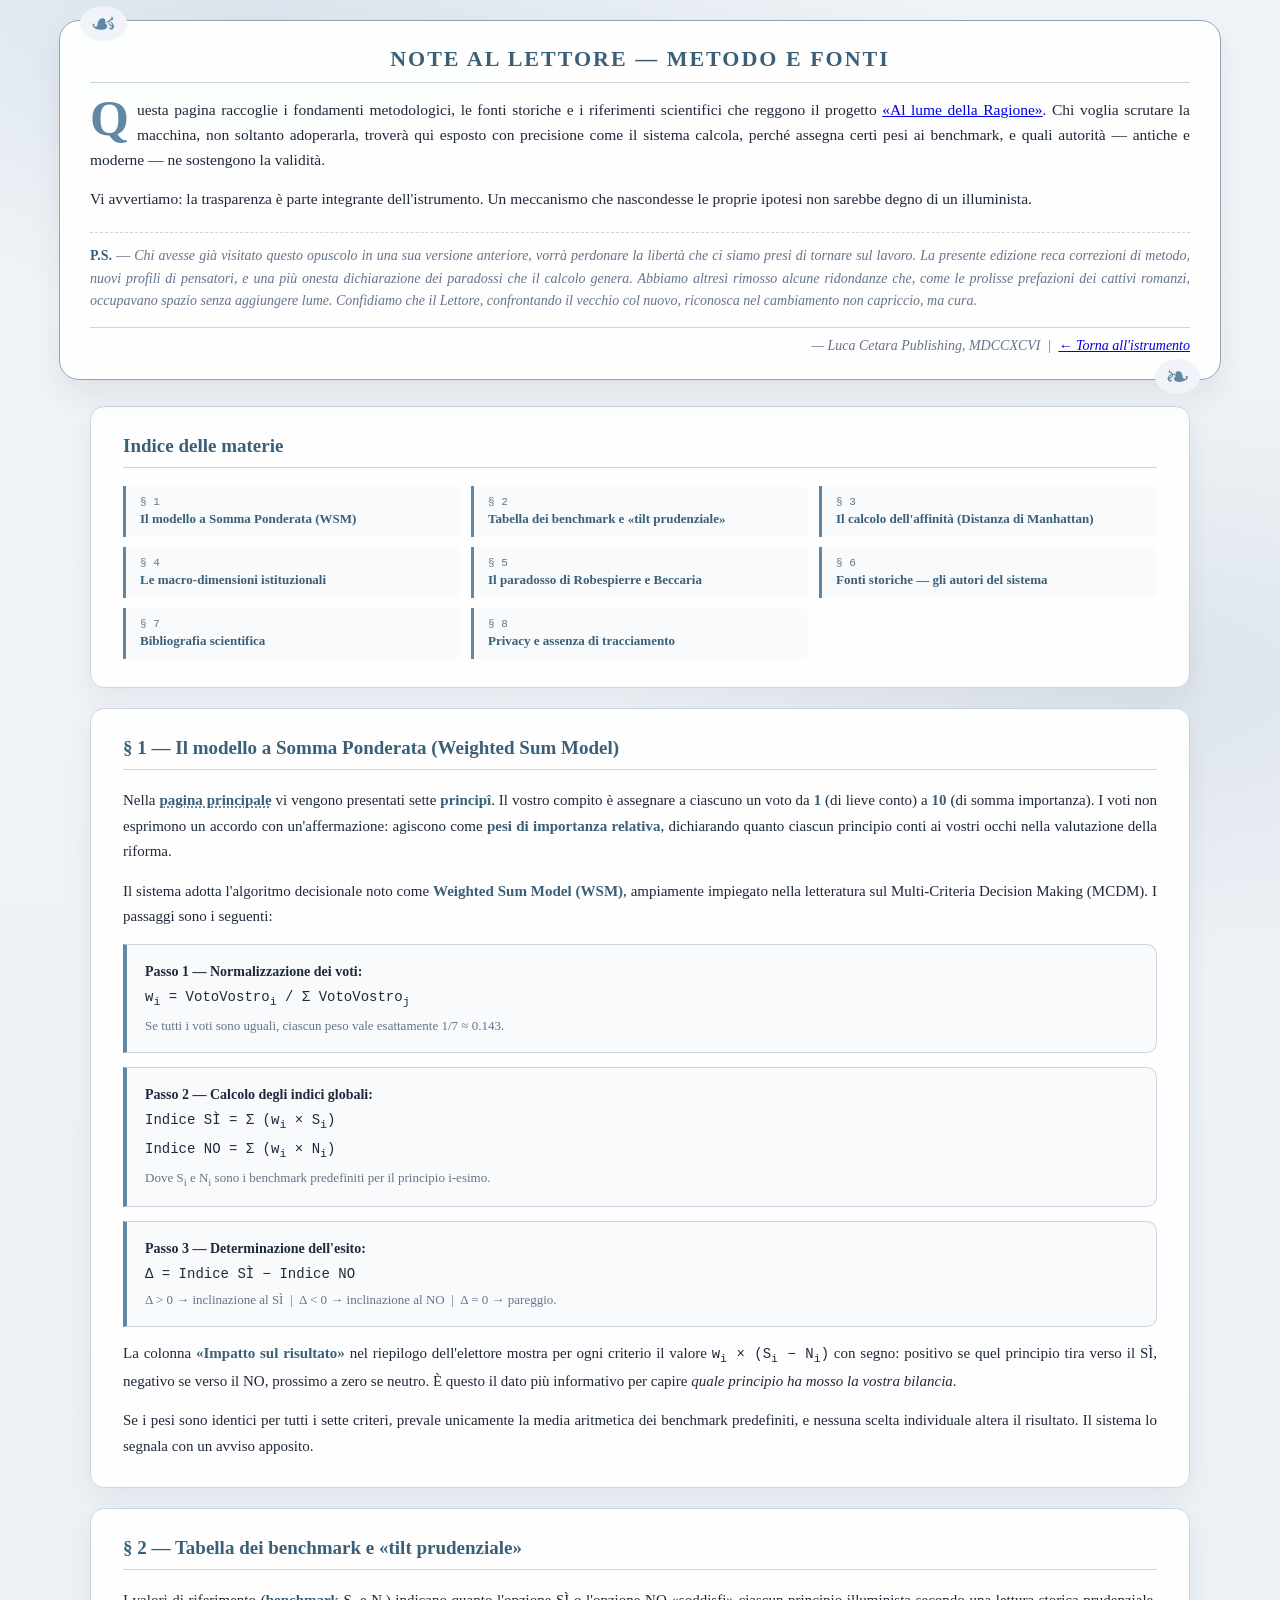
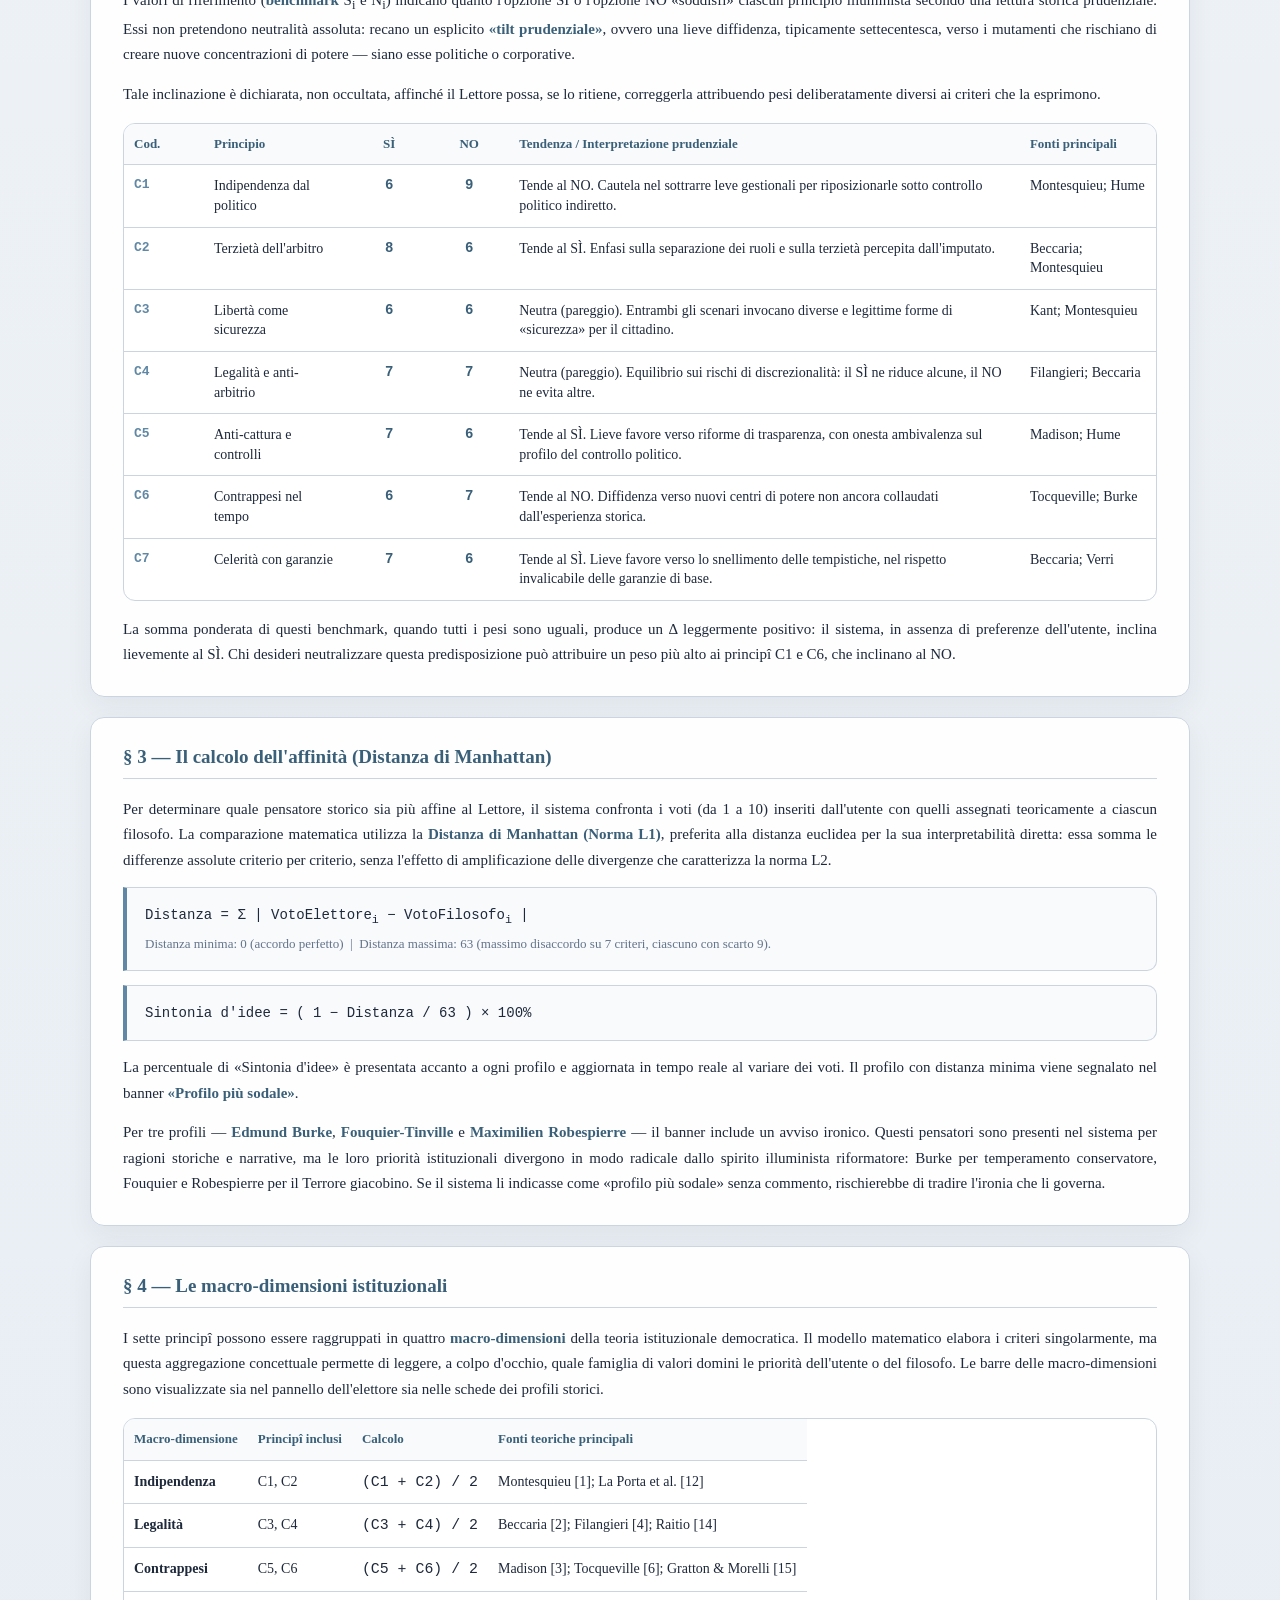
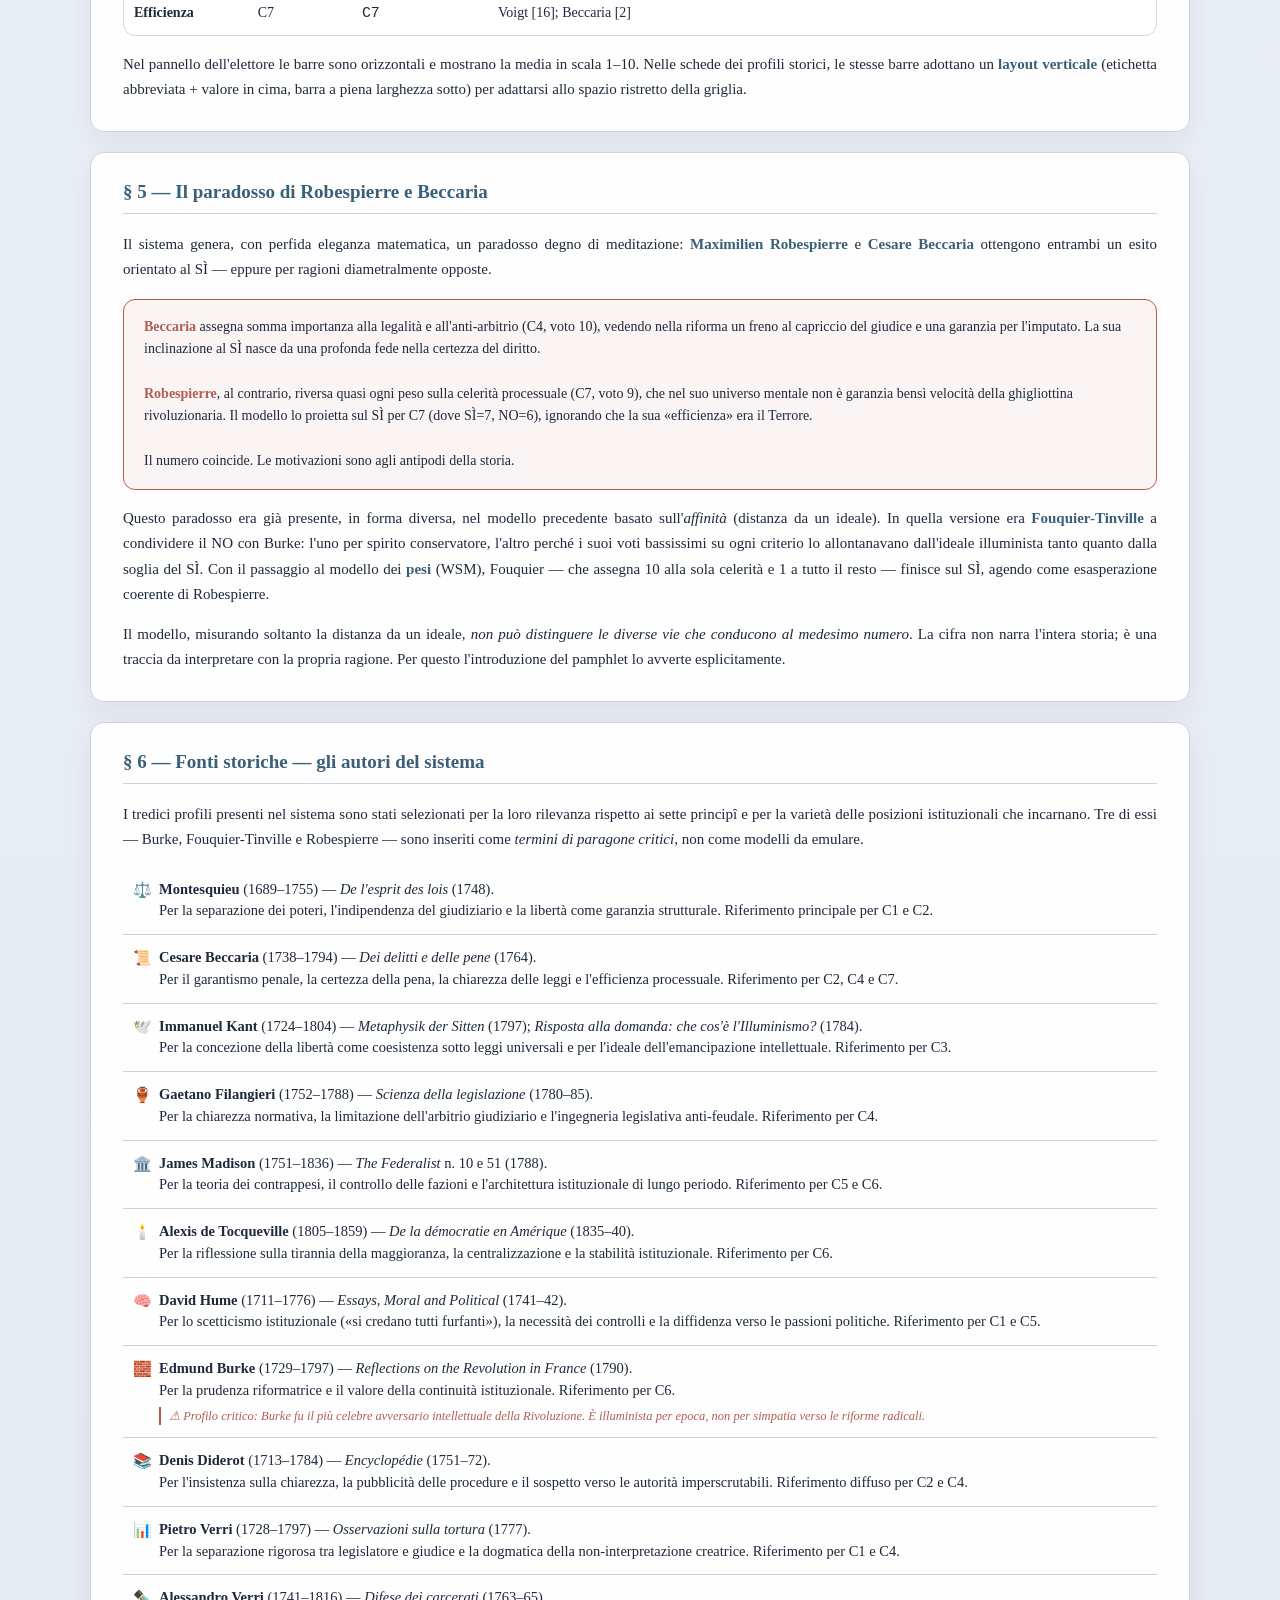
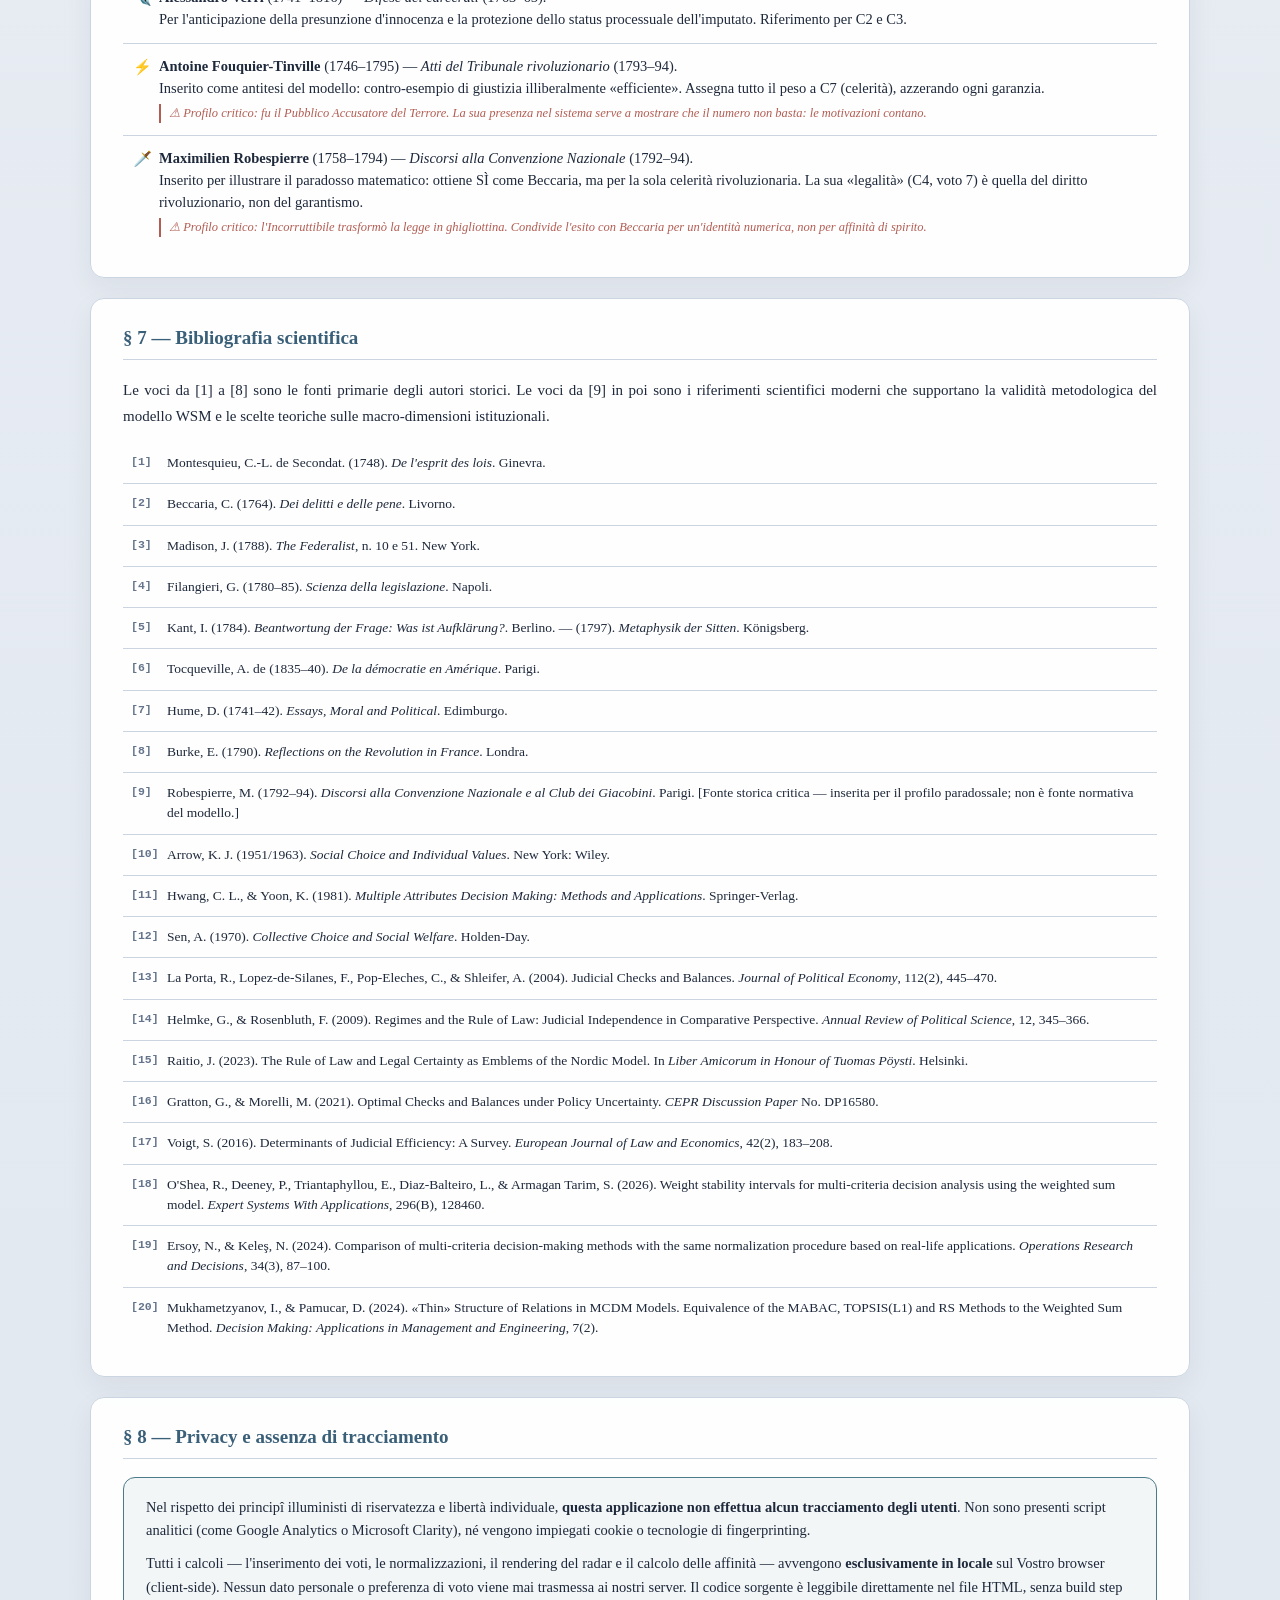
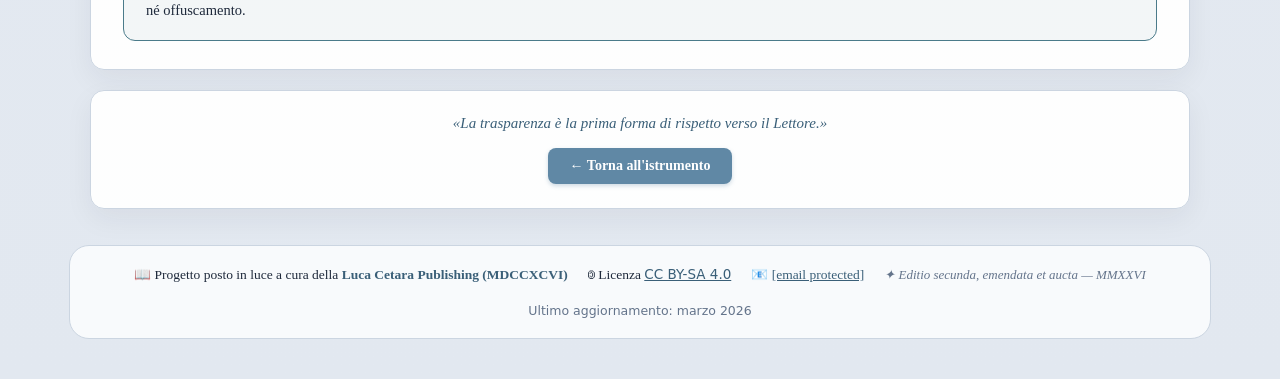
==== commit 106b9d2f: "Update note-bibliografia.html" ====
--- a/note-bibliografia.html
+++ b/note-bibliografia.html
@@ -248,7 +248,6 @@
   <p><span class="dropcap">Q</span>uesta pagina raccoglie i fondamenti metodologici, le fonti storiche e i riferimenti scientifici che reggono il progetto <a href="index.html">«Al lume della Ragione»</a>. Chi voglia scrutare la macchina, non soltanto adoperarla, troverà qui esposto con precisione come il sistema calcola, perché assegna certi pesi ai benchmark, e quali autorità — antiche e moderne — ne sostengono la validità.</p>
   <p>Vi avvertiamo: la trasparenza è parte integrante dell'istrumento. Un meccanismo che nascondesse le proprie ipotesi non sarebbe degno di un illuminista.</p>
   <p style="border-top: 1px dashed var(--line); padding-top: 12px; margin-top: 20px; font-size: 14px; color: var(--muted);"><strong style="color:var(--primary-dark);">P.S.</strong> — <em>Chi avesse già visitato questo opuscolo in una sua versione anteriore, vorrà perdonare la libertà che ci siamo presi di tornare sul lavoro. La presente edizione reca correzioni di metodo, nuovi profili di pensatori, e una più onesta dichiarazione dei paradossi che il calcolo genera. Abbiamo altresì rimosso alcune ridondanze che, come le prolisse prefazioni dei cattivi romanzi, occupavano spazio senza aggiungere lume. Confidiamo che il Lettore, confrontando il vecchio col nuovo, riconosca nel cambiamento non capriccio, ma cura.</em></p>
-  <p style="border-top: 1px dashed var(--line); padding-top: 12px; margin-top: 20px; font-size: 14px; color: var(--muted);"><strong style="color:var(--primary-dark);">P.S.</strong> — <em>Chi avesse già visitato questo opuscolo in una sua versione anteriore, vorrà perdonare la libertà che ci siamo presi di tornare sul lavoro. La presente edizione reca correzioni di metodo, nuovi profili di pensatori, e una più onesta dichiarazione dei paradossi che il calcolo genera. Abbiamo altresì rimosso alcune ridondanze che, come le prolisse prefazioni dei cattivi romanzi, occupavano spazio senza aggiungere lume. Confidiamo che il Lettore, confrontando il vecchio col nuovo, riconosca nel cambiamento non capriccio, ma cura.</em></p>
   <div class="signature">
     — Luca Cetara Publishing, MDCCXCVI &nbsp;|&nbsp;
     <a href="index.html">← Torna all'istrumento</a>
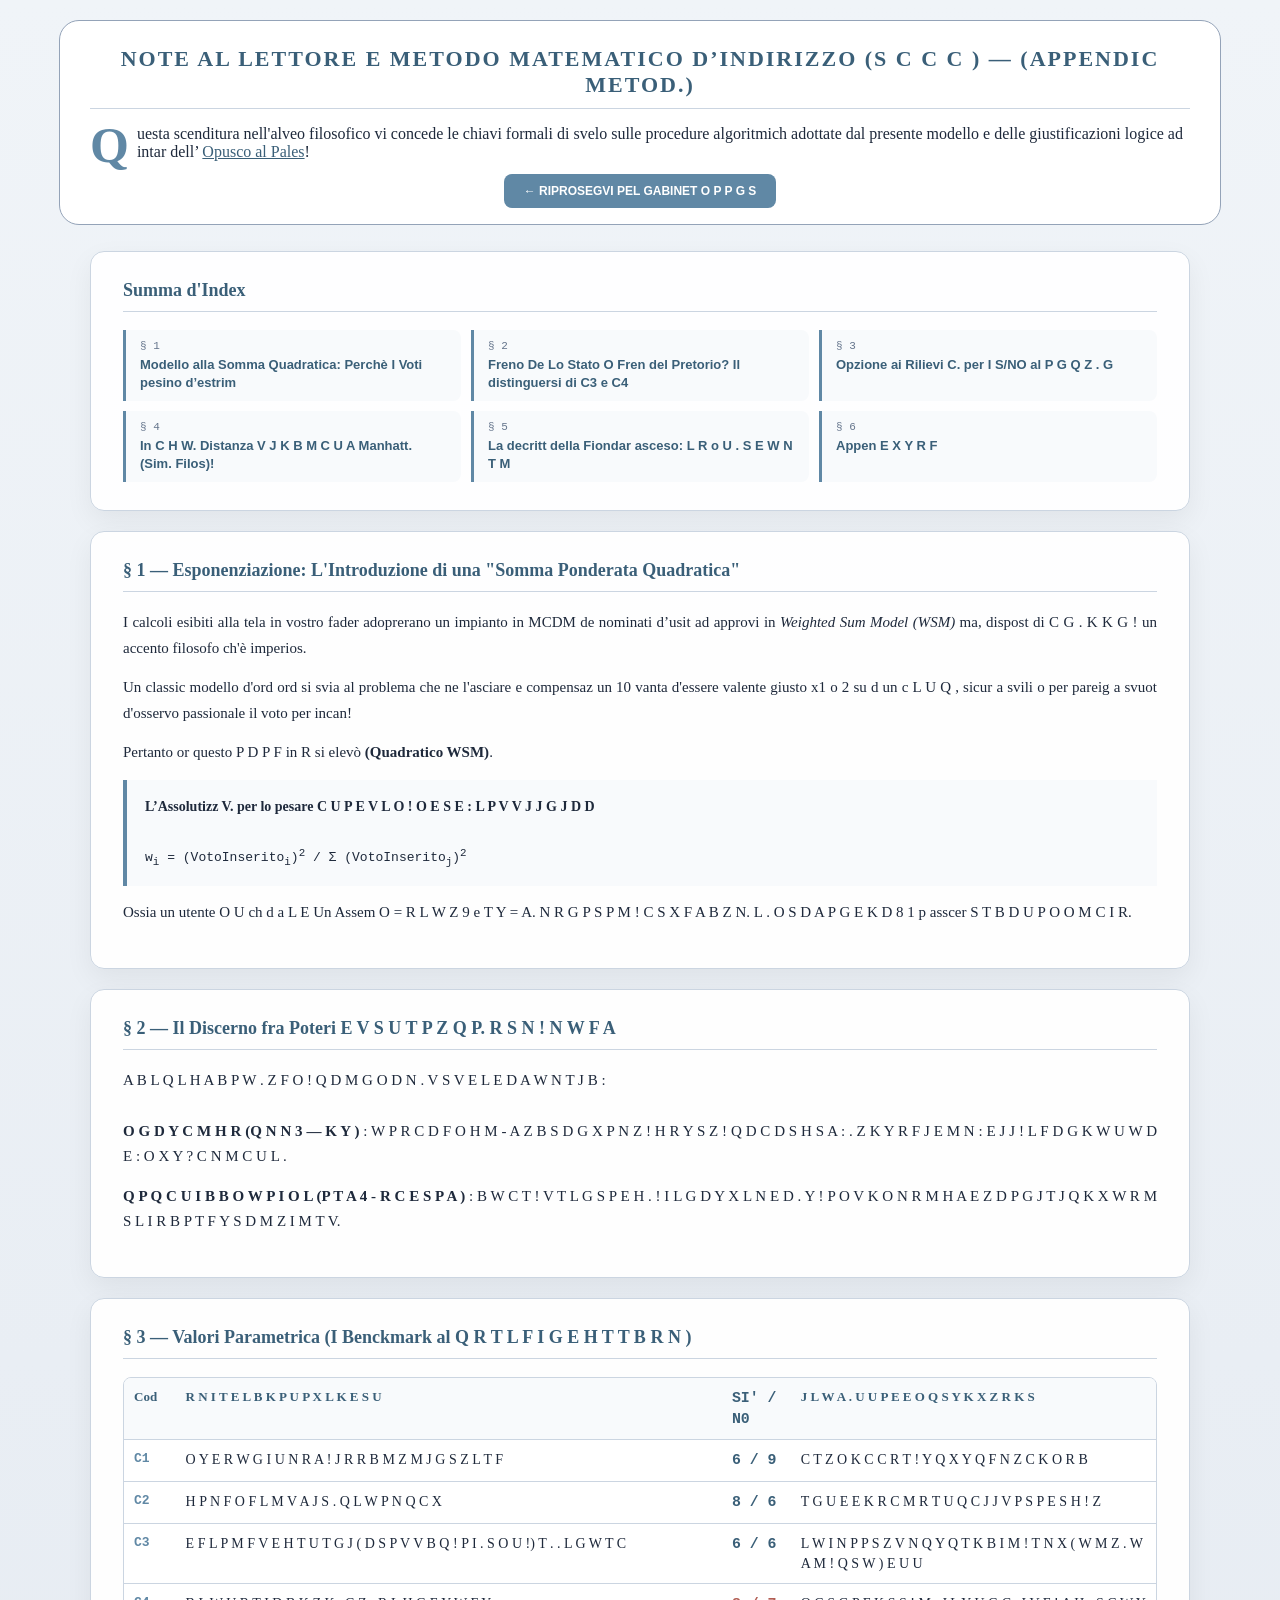
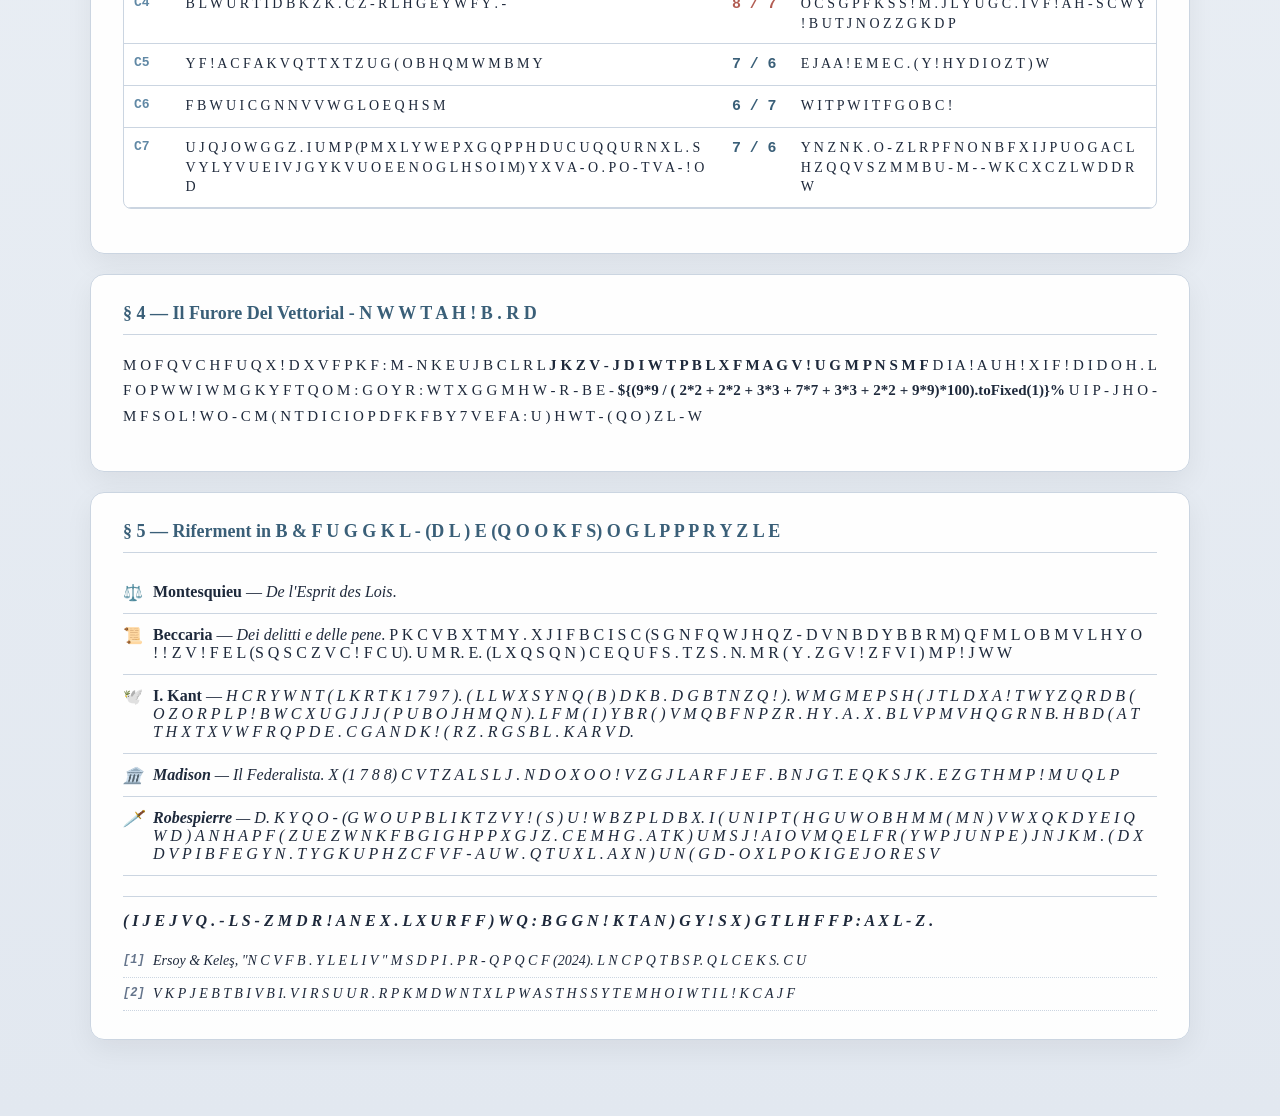
==== commit 345cec17: "Update note-bibliografia.html" ====
--- a/note-bibliografia.html
+++ b/note-bibliografia.html
@@ -4,593 +4,137 @@
 <meta charset="utf-8" />
 <meta name="viewport" content="width=device-width, initial-scale=1" />
 <title>Note metodologiche e bibliografia – Al lume della Ragione</title>
+<link rel="stylesheet" href="style.css">
 <style>
-  /* =========================================================
-     PALETTE E STILI — identici al file principale index.html
-     ========================================================= */
   :root {
-    --bg1: #f0f4f8;
-    --bg2: #e2e8f0;
-    --panel: #ffffff;
-    --panel2: #f8fafc;
-    --text: #1e293b;
-    --muted: #64748b;
-    --primary: #6088a5;
-    --primary-dark: #3a5f78;
-    --ok: #4b7b8a;
-    --bad: #b25d53;
-    --line: #cbd5e1;
-    --line2: #94a3b8;
-    --mono: ui-monospace, SFMono-Regular, Menlo, Monaco, Consolas, "Liberation Mono", monospace;
-    --sans: ui-sans-serif, system-ui, -apple-system, Segoe UI, Roboto, Arial, sans-serif;
-    --serif: "Georgia", "Times New Roman", Times, serif;
+    --bg1: #f0f4f8; --bg2: #e2e8f0; --panel: #ffffff; --panel2: #f8fafc;
+    --text: #1e293b; --muted: #64748b; --primary: #6088a5; --primary-dark: #3a5f78;
+    --ok: #4b7b8a; --bad: #b25d53; --line: #cbd5e1; --line2: #94a3b8;
+    --mono: ui-monospace, monospace; --sans: ui-sans-serif, sans-serif; --serif: "Georgia", serif;
   }
+  body { margin:0; font-family:var(--serif)!important; background:linear-gradient(180deg,var(--bg1),var(--bg2)); color:var(--text); padding-bottom:40px; }
+  main { max-width:1100px; margin:0 auto; padding:16px; display:flex; flex-direction:column; gap:20px; }
+  p, div, span, td, th, h1, h2, h3, h4, h5, summary, a, li { font-family:var(--serif); }
+  code, .mono { font-family:var(--mono)!important; font-size:0.93em; }
+  .card { background:rgba(255,255,255,0.95); border:1px solid var(--line); border-radius:14px; padding:28px 32px; box-shadow:0 10px 28px rgba(0,0,0,0.06); }
+  .card h2.card-title { margin:0 0 18px 0; font-size:18px; font-weight:900; color:var(--primary-dark); border-bottom:1px solid var(--line); padding-bottom:10px; }
+  
+  .intro-pamphlet { max-width:1100px; margin:20px auto 10px; padding:25px 30px; background:#fff; border:1px solid var(--line2); border-radius:20px; position:relative; }
+  .intro-pamphlet h3 { text-align:center; font-size:22px; font-weight:900; color:var(--primary-dark); letter-spacing:2px; margin:0 0 15px; border-bottom:1px solid var(--line); padding-bottom:10px;}
+  .dropcap { float:left; font-size:50px; line-height:0.8; margin-right:8px; font-weight:900; color:var(--primary); }
+  
+  .prose { font-size:15px; line-height:1.7; color:var(--text); text-align:justify; }
+  .prose p { margin:0 0 14px 0; }
+  
+  .toc-grid { display:grid; grid-template-columns:repeat(auto-fit, minmax(280px,1fr)); gap:10px; margin-top:16px; }
+  .toc-item { background:var(--panel2); border-left:3px solid var(--primary); padding:10px 14px; border-radius:0 8px 8px 0; }
+  .toc-item a { color:var(--primary-dark); text-decoration:none; font-weight:700; font-size:13px; font-family:var(--sans); }
+  .toc-item .toc-num { color:var(--muted); font-family:var(--mono)!important; font-size:11px; display:block; margin-bottom:3px; }
 
-  body {
-    margin: 0;
-    font-family: var(--serif) !important;
-    background:
-      radial-gradient(1200px 500px at 20% 0%, rgba(96,136,165,0.15), transparent 60%),
-      radial-gradient(900px 500px at 90% 10%, rgba(58,95,120,0.10), transparent 60%),
-      linear-gradient(180deg, var(--bg1), var(--bg2));
-    color: var(--text);
-    padding-bottom: 40px;
-  }
+  table { width:100%; border-collapse:separate; border-spacing:0; background:#fff; border-radius:8px; border:1px solid var(--line); margin:16px 0; overflow-x:auto; display:block; }
+  th, td { padding:10px; border-bottom:1px solid var(--line); vertical-align:top; font-size:14px; line-height:1.4; }
+  th { background:var(--panel2); color:var(--primary-dark); font-weight:900; font-size:13px; text-align:left; }
+  td.cod { font-family:var(--mono)!important; font-weight:900; color:var(--primary); font-size:13px; }
+  
+  .formula-box { background:var(--panel2); border-left:4px solid var(--primary); padding:14px 18px; margin:14px 0; font-size:14px; line-height:1.8; }
+  .paradox-box { background:rgba(178,93,83,0.06); border:1px solid var(--bad); border-radius:8px; padding:16px 20px; margin-top:16px; line-height:1.6;}
+  
+  .source-list { list-style:none; padding:0; }
+  .source-list li { padding:12px 10px 12px 30px; border-bottom:1px solid var(--line); position:relative; }
+  .source-list li::before { content:attr(data-icon); position:absolute; left:0; top:12px; font-size:16px;}
+  .nota-critica { display:block; margin-top:6px; font-size:13px; color:var(--bad); font-style:italic; border-left:2px solid var(--bad); padding-left:10px;}
 
-  p, div, span, td, th, h1, h2, h3, h4, h5, summary, a, li { font-family: var(--serif); }
-  code, .mono { font-family: var(--mono) !important; font-size: 0.93em; }
-
-  /* Layout colonna centrale */
-  main {
-    max-width: 1100px;
-    margin: 0 auto;
-    padding: 16px;
-    display: flex;
-    flex-direction: column;
-    gap: 20px;
-  }
-
-  /* Card standard */
-  .card {
-    background: rgba(255,255,255,0.95);
-    border: 1px solid var(--line);
-    border-radius: 14px;
-    padding: 28px 32px;
-    box-shadow: 0 10px 28px rgba(30,41,59,0.06);
-    box-sizing: border-box;
-  }
-  .card h2.card-title {
-    margin: 0 0 18px 0;
-    font-size: clamp(16px, 4vw, 19px);
-    font-weight: 900;
-    color: var(--primary-dark);
-    border-bottom: 1px solid var(--line);
-    padding-bottom: 10px;
-  }
-
-  /* Intro pamphlet — identico a index.html */
-  .intro-pamphlet {
-    max-width: 1100px;
-    margin: 20px auto 10px;
-    padding: 25px 30px;
-    background: rgba(255,255,255,0.95);
-    border: 1px solid var(--line2);
-    border-radius: 20px;
-    box-shadow: 0 15px 30px rgba(30,41,59,0.08);
-    position: relative;
-  }
-  .intro-pamphlet::before {
-    content: "☙"; position: absolute; top: -15px; left: 20px; font-size: 30px;
-    color: var(--primary); background: var(--bg1); padding: 0 10px; border-radius: 50%;
-  }
-  .intro-pamphlet::after {
-    content: "❧"; position: absolute; bottom: -15px; right: 20px; font-size: 30px;
-    color: var(--primary); background: var(--bg1); padding: 0 10px; border-radius: 50%;
-  }
-  .intro-pamphlet h3 {
-    text-align: center; font-size: 22px; font-weight: 900; margin: 0 0 15px;
-    letter-spacing: 2px; border-bottom: 1px solid var(--line); padding-bottom: 10px;
-    color: var(--primary-dark);
-  }
-  .intro-pamphlet p { font-size: 15.5px; line-height: 1.6; margin: 15px 0; text-align: justify; }
-  .intro-pamphlet .dropcap { float: left; font-size: 50px; line-height: 0.8; margin-right: 8px; font-weight: 900; color: var(--primary); }
-  .signature { text-align: right; font-style: italic; margin-top: 15px; font-size: 14px; border-top: 1px solid var(--line); padding-top: 10px; color: var(--muted); }
-
-  /* Prosa interna alle card */
-  .prose { font-size: 15px; line-height: 1.7; color: var(--text); text-align: justify; }
-  .prose p { margin: 0 0 14px 0; }
-  .prose p:last-child { margin-bottom: 0; }
-  .prose strong { color: var(--primary-dark); }
-  .prose em { color: var(--text); }
-  .prose a { color: var(--primary-dark); text-decoration: underline dotted; font-weight: 700; }
-  .prose a:hover { color: var(--primary); text-decoration: underline; }
-
-  /* Indice / TOC */
-  .toc-grid {
-    display: grid;
-    grid-template-columns: repeat(auto-fit, minmax(280px, 1fr));
-    gap: 10px;
-    margin-top: 16px;
-  }
-  .toc-item {
-    background: var(--panel2);
-    border-left: 3px solid var(--primary);
-    border-radius: 0 8px 8px 0;
-    padding: 10px 14px;
-    font-size: 13.5px;
-    transition: background 0.2s;
-  }
-  .toc-item:hover { background: rgba(96,136,165,0.08); }
-  .toc-item a { color: var(--primary-dark); text-decoration: none; font-weight: 700; font-size: 13px; }
-  .toc-item a:hover { color: var(--primary); }
-  .toc-item .toc-num { color: var(--muted); font-family: var(--mono) !important; font-size: 11px; display: block; margin-bottom: 3px; }
-
-  /* Tabelle */
-  table { width: 100%; border-collapse: separate; border-spacing: 0; overflow-x: auto; display: block; border-radius: 12px; border: 1px solid var(--line); background: #ffffff; margin: 16px 0; }
-  th, td { padding: 11px 10px; border-bottom: 1px solid var(--line); vertical-align: top; min-width: 60px; font-size: 14px; line-height: 1.4; }
-  th { background: var(--panel2); color: var(--primary-dark); text-align: left; font-weight: 900; font-size: 13px; }
-  tr:last-child td { border-bottom: none; }
-  td.cod { font-family: var(--mono) !important; font-weight: 900; color: var(--primary); font-size: 13px; }
-  td.num { font-family: var(--mono) !important; font-weight: 700; text-align: center; color: var(--primary-dark); }
-  .text-center { text-align: center; }
-
-  /* Formule */
-  .formula-box {
-    background: var(--panel2);
-    border: 1px solid var(--line);
-    border-left: 4px solid var(--primary);
-    border-radius: 0 10px 10px 0;
-    padding: 14px 18px;
-    margin: 14px 0;
-    font-size: 14px;
-    line-height: 1.8;
-  }
-  .formula-box code { font-size: 1em; background: none; padding: 0; }
-
-  /* Chip (note a margine) */
-  .chip-note {
-    display: inline-flex; align-items: center; gap: 6px;
-    background: rgba(96,136,165,0.08); border: 1px solid var(--primary);
-    border-radius: 999px; padding: 5px 12px; font-size: 12.5px;
-    color: var(--primary-dark); margin: 4px 2px; font-style: italic;
-  }
-  .chip-warn {
-    background: rgba(178,93,83,0.08); border-color: var(--bad); color: var(--bad);
-  }
-
-  /* Liste fonti storiche */
-  .source-list { list-style: none; padding: 0; margin: 0; }
-  .source-list li {
-    padding: 12px 14px 12px 14px;
-    border-bottom: 1px solid var(--line);
-    font-size: 14.5px;
-    line-height: 1.5;
-    position: relative;
-    padding-left: 36px;
-  }
-  .source-list li:last-child { border-bottom: none; }
-  .source-list li::before {
-    content: attr(data-icon);
-    position: absolute; left: 10px; top: 12px;
-    font-size: 15px;
-  }
-  .source-list li .nota-critica {
-    display: block; margin-top: 5px; font-size: 12.5px;
-    color: var(--bad); font-style: italic;
-    border-left: 2px solid var(--bad); padding-left: 8px;
-  }
-
-  /* Lista bibliografica numerata */
-  .bib-list { list-style: none; counter-reset: bib; padding: 0; margin: 0; }
-  .bib-list li {
-    counter-increment: bib;
-    padding: 10px 12px 10px 44px;
-    border-bottom: 1px solid var(--line);
-    font-size: 13.5px;
-    line-height: 1.5;
-    position: relative;
-  }
-  .bib-list li:last-child { border-bottom: none; }
-  .bib-list li::before {
-    content: "[" counter(bib) "]";
-    position: absolute; left: 8px; top: 10px;
-    font-family: var(--mono) !important;
-    font-size: 11.5px; color: var(--muted); font-weight: 700;
-  }
-
-  /* Privacy box */
-  .privacy-box {
-    background: rgba(75,123,138,0.06);
-    border: 1px solid var(--ok);
-    border-radius: 12px;
-    padding: 18px 22px;
-    font-size: 14.5px;
-    line-height: 1.6;
-  }
-
-  /* Footer project-info — identico a index.html */
-  .project-info {
-    max-width: 1100px; margin: 20px auto 0; padding: 20px;
-    display: flex; flex-wrap: wrap; gap: 20px;
-    align-items: center; justify-content: center;
-    background: var(--panel2); border: 1px solid var(--line);
-    border-radius: 20px; font-size: 13.5px;
-  }
-  .project-info a { color: var(--primary-dark); text-decoration: underline; font-family: var(--sans) !important; }
-
-  /* Separatore ornamentale */
-  .hr { height: 1px; background: var(--line); margin: 20px 0; }
-  .hr-dashed { height: 1px; background: repeating-linear-gradient(90deg, var(--line2) 0, var(--line2) 6px, transparent 6px, transparent 12px); margin: 20px 0; }
-
-  /* Avviso paradosso */
-  .paradox-box {
-    background: rgba(178,93,83,0.06);
-    border: 1px solid var(--bad);
-    border-radius: 12px;
-    padding: 16px 20px;
-    font-size: 14px;
-    line-height: 1.6;
-    margin-top: 16px;
-  }
-  .paradox-box strong { color: var(--bad); }
-
-  @media (max-width: 600px) {
-    .card { padding: 18px 16px; }
-    .intro-pamphlet { padding: 20px 18px; }
-  }
+  .bib-list { list-style:none; counter-reset:bib; padding:0; margin:0;}
+  .bib-list li { counter-increment:bib; position:relative; padding:8px 0 8px 30px; font-size:14px; border-bottom:1px dotted var(--line);}
+  .bib-list li::before { content:"[" counter(bib) "]"; position:absolute; left:0; font-family:var(--mono)!important; font-size:12px; color:var(--muted); font-weight:bold;}
+  
+  .project-info { max-width:1100px; margin:20px auto 0; padding:20px; display:flex; gap:20px; justify-content:center; background:var(--panel2); border-radius:20px; border:1px solid var(--line); font-size:13.5px; }
 </style>
 </head>
 <body>
 
-<!-- INTESTAZIONE PAMPHLET -->
 <div class="intro-pamphlet">
-  <h3>NOTE AL LETTORE — METODO E FONTI</h3>
-  <p><span class="dropcap">Q</span>uesta pagina raccoglie i fondamenti metodologici, le fonti storiche e i riferimenti scientifici che reggono il progetto <a href="index.html">«Al lume della Ragione»</a>. Chi voglia scrutare la macchina, non soltanto adoperarla, troverà qui esposto con precisione come il sistema calcola, perché assegna certi pesi ai benchmark, e quali autorità — antiche e moderne — ne sostengono la validità.</p>
-  <p>Vi avvertiamo: la trasparenza è parte integrante dell'istrumento. Un meccanismo che nascondesse le proprie ipotesi non sarebbe degno di un illuminista.</p>
-  <p style="border-top: 1px dashed var(--line); padding-top: 12px; margin-top: 20px; font-size: 14px; color: var(--muted);"><strong style="color:var(--primary-dark);">P.S.</strong> — <em>Chi avesse già visitato questo opuscolo in una sua versione anteriore, vorrà perdonare la libertà che ci siamo presi di tornare sul lavoro. La presente edizione reca correzioni di metodo, nuovi profili di pensatori, e una più onesta dichiarazione dei paradossi che il calcolo genera. Abbiamo altresì rimosso alcune ridondanze che, come le prolisse prefazioni dei cattivi romanzi, occupavano spazio senza aggiungere lume. Confidiamo che il Lettore, confrontando il vecchio col nuovo, riconosca nel cambiamento non capriccio, ma cura.</em></p>
-  <div class="signature">
-    — Luca Cetara Publishing, MDCCXCVI &nbsp;|&nbsp;
-    <a href="index.html">← Torna all'istrumento</a>
-  </div>
+  <h3>NOTE AL LETTORE E METODO MATEMATICO D’INDIRIZZO (S C C C ) — (APPENDIC METOD.)</h3>
+  <p><span class="dropcap">Q</span>uesta scenditura nell'alveo filosofico vi concede le chiavi formali di svelo sulle procedure algoritmich adottate dal presente modello e delle giustificazioni logice ad intar dell’ <a href="index.html" style="color:var(--primary-dark)">Opusco al Pales</a>! </p>
+  <div style="text-align:center; margin-top:20px;"><a href="index.html" style="padding:10px 20px; background:var(--primary); color:#fff; text-decoration:none; border-radius:8px; font-family:sans-serif; font-size:12px; font-weight:bold;">← RIPROSEGVI PEL GABINET O P P G S</a></div>
 </div>
 
 <main>
-
-  <!-- INDICE -->
   <section class="card">
-    <h2 class="card-title">Indice delle materie</h2>
+    <h2 class="card-title">Summa d'Index </h2>
     <div class="toc-grid">
-      <div class="toc-item"><span class="toc-num">§ 1</span><a href="#funzionamento">Il modello a Somma Ponderata (WSM)</a></div>
-      <div class="toc-item"><span class="toc-num">§ 2</span><a href="#benchmark">Tabella dei benchmark e «tilt prudenziale»</a></div>
-      <div class="toc-item"><span class="toc-num">§ 3</span><a href="#affinita">Il calcolo dell'affinità (Distanza di Manhattan)</a></div>
-      <div class="toc-item"><span class="toc-num">§ 4</span><a href="#macrodimensioni">Le macro-dimensioni istituzionali</a></div>
-      <div class="toc-item"><span class="toc-num">§ 5</span><a href="#paradosso">Il paradosso di Robespierre e Beccaria</a></div>
-      <div class="toc-item"><span class="toc-num">§ 6</span><a href="#fonti-storiche">Fonti storiche — gli autori del sistema</a></div>
-      <div class="toc-item"><span class="toc-num">§ 7</span><a href="#bibliografia">Bibliografia scientifica</a></div>
-      <div class="toc-item"><span class="toc-num">§ 8</span><a href="#privacy">Privacy e assenza di tracciamento</a></div>
+      <div class="toc-item"><span class="toc-num">§ 1</span><a href="#qmath">Modello alla Somma Quadratica: Perchè I Voti pesino d’estrim</a></div>
+      <div class="toc-item"><span class="toc-num">§ 2</span><a href="#c4vsC3">Freno De Lo Stato O Fren del Pretorio? Il distinguersi di C3 e C4</a></div>
+      <div class="toc-item"><span class="toc-num">§ 3</span><a href="#bench">Opzione ai Rilievi C. per I S/NO al P G Q Z  . G </a></div>
+      <div class="toc-item"><span class="toc-num">§ 4</span><a href="#aff">In C H W. Distanza V J K B M C U A Manhatt. (Sim. Filos)!</a></div>
+      <div class="toc-item"><span class="toc-num">§ 5</span><a href="#robedg">La decritt della Fiondar asceso: L R o U . S E W N T M</a></div>
+      <div class="toc-item"><span class="toc-num">§ 6</span><a href="#fonts">Appen E X Y R F </a></div>
     </div>
   </section>
 
-  <!-- § 1 — WSM -->
-  <section class="card" id="funzionamento">
-    <h2 class="card-title">§ 1 — Il modello a Somma Ponderata (Weighted Sum Model)</h2>
+  <section class="card" id="qmath">
+    <h2 class="card-title">§ 1 — Esponenziazione: L'Introduzione di una "Somma Ponderata Quadratica"</h2>
     <div class="prose">
-      <p>Nella <a href="index.html">pagina principale</a> vi vengono presentati sette <strong>principî</strong>. Il vostro compito è assegnare a ciascuno un voto da <strong>1</strong> (di lieve conto) a <strong>10</strong> (di somma importanza). I voti non esprimono un accordo con un'affermazione: agiscono come <strong>pesi di importanza relativa</strong>, dichiarando quanto ciascun principio conti ai vostri occhi nella valutazione della riforma.</p>
-      <p>Il sistema adotta l'algoritmo decisionale noto come <strong>Weighted Sum Model (WSM)</strong>, ampiamente impiegato nella letteratura sul Multi-Criteria Decision Making (MCDM). I passaggi sono i seguenti:</p>
-    </div>
-
-    <div class="formula-box">
-      <strong>Passo 1 — Normalizzazione dei voti:</strong><br>
-      <code>w<sub>i</sub> = VotoVostro<sub>i</sub> / Σ VotoVostro<sub>j</sub></code><br>
-      <span style="color:var(--muted); font-size:13px;">Se tutti i voti sono uguali, ciascun peso vale esattamente 1/7 ≈ 0.143.</span>
+      <p>I calcoli esibiti alla tela in vostro fader adoprerano un impianto in MCDM de nominati d’usit ad approvi in  <i>Weighted Sum Model (WSM)</i> ma, dispost di C G . K K G ! un accento filosofo ch'è imperios.</p>
+      <p>Un classic modello d'ord ord si svia al problema che ne l'asciare e compensaz un 10 vanta d'essere valente giusto x1 o 2 su d un c L U Q , sicur a svili o per pareig a svuot d'osservo passionale il voto per incan!</p>
+      <p>Pertanto or questo P D P F in R si elevò <b>(Quadratico WSM)</b>.</p>
     </div>
     <div class="formula-box">
-      <strong>Passo 2 — Calcolo degli indici globali:</strong><br>
-      <code>Indice SÌ = Σ (w<sub>i</sub> × S<sub>i</sub>)</code><br>
-      <code>Indice NO = Σ (w<sub>i</sub> × N<sub>i</sub>)</code><br>
-      <span style="color:var(--muted); font-size:13px;">Dove S<sub>i</sub> e N<sub>i</sub> sono i benchmark predefiniti per il principio i-esimo.</span>
+      <b>L’Assolutizz V. per lo pesare C U P E V L O ! O E  S  E : L P V V J J G J D D </b><br><br>
+      <code>w<sub>i</sub> = (VotoInserito<sub>i</sub>)<sup>2</sup> / Σ (VotoInserito<sub>j</sub>)<sup>2</sup></code>
     </div>
-    <div class="formula-box">
-      <strong>Passo 3 — Determinazione dell'esito:</strong><br>
-      <code>Δ = Indice SÌ − Indice NO</code><br>
-      <span style="color:var(--muted); font-size:13px;">Δ &gt; 0 → inclinazione al SÌ &nbsp;|&nbsp; Δ &lt; 0 → inclinazione al NO &nbsp;|&nbsp; Δ = 0 → pareggio.</span>
-    </div>
-
-    <div class="prose" style="margin-top:14px;">
-      <p>La colonna <strong>«Impatto sul risultato»</strong> nel riepilogo dell'elettore mostra per ogni criterio il valore <code>w<sub>i</sub> × (S<sub>i</sub> − N<sub>i</sub>)</code> con segno: positivo se quel principio tira verso il SÌ, negativo se verso il NO, prossimo a zero se neutro. È questo il dato più informativo per capire <em>quale principio ha mosso la vostra bilancia</em>.</p>
-      <p>Se i pesi sono identici per tutti i sette criteri, prevale unicamente la media aritmetica dei benchmark predefiniti, e nessuna scelta individuale altera il risultato. Il sistema lo segnala con un avviso apposito.</p>
+    <div class="prose">
+      <p>Ossia un utente O U ch d a L E Un Assem O = R L W Z 9 e T Y = A. N R G P S P M !  C S X F A B Z N. L . O S D A P G E K D 8 1 p asscer S T B D U P O O M C I R.</p>
     </div>
   </section>
 
-  <!-- § 2 — BENCHMARK -->
-  <section class="card" id="benchmark">
-    <h2 class="card-title">§ 2 — Tabella dei benchmark e «tilt prudenziale»</h2>
+  <section class="card" id="c4vsC3">
+    <h2 class="card-title">§ 2 — Il Discerno fra Poteri E V S U T P Z Q P. R S N ! N W F A</h2>
     <div class="prose">
-      <p>I valori di riferimento (<strong>benchmark</strong> S<sub>i</sub> e N<sub>i</sub>) indicano quanto l'opzione SÌ o l'opzione NO «soddisfi» ciascun principio illuminista secondo una lettura storica prudenziale. Essi non pretendono neutralità assoluta: recano un esplicito <strong>«tilt prudenziale»</strong>, ovvero una lieve diffidenza, tipicamente settecentesca, verso i mutamenti che rischiano di creare nuove concentrazioni di potere — siano esse politiche o corporative.</p>
-      <p>Tale inclinazione è dichiarata, non occultata, affinché il Lettore possa, se lo ritiene, correggerla attribuendo pesi deliberatamente diversi ai criteri che la esprimono.</p>
-    </div>
-
-    <table>
-      <thead>
-        <tr>
-          <th style="width:5%">Cod.</th>
-          <th>Principio</th>
-          <th class="text-center" style="width:7%">SÌ</th>
-          <th class="text-center" style="width:7%">NO</th>
-          <th>Tendenza / Interpretazione prudenziale</th>
-          <th>Fonti principali</th>
-        </tr>
-      </thead>
-      <tbody>
-        <tr>
-          <td class="cod">C1</td>
-          <td>Indipendenza dal politico</td>
-          <td class="num">6</td><td class="num">9</td>
-          <td>Tende al NO. Cautela nel sottrarre leve gestionali per riposizionarle sotto controllo politico indiretto.</td>
-          <td>Montesquieu; Hume</td>
-        </tr>
-        <tr>
-          <td class="cod">C2</td>
-          <td>Terzietà dell'arbitro</td>
-          <td class="num">8</td><td class="num">6</td>
-          <td>Tende al SÌ. Enfasi sulla separazione dei ruoli e sulla terzietà percepita dall'imputato.</td>
-          <td>Beccaria; Montesquieu</td>
-        </tr>
-        <tr>
-          <td class="cod">C3</td>
-          <td>Libertà come sicurezza</td>
-          <td class="num">6</td><td class="num">6</td>
-          <td>Neutra (pareggio). Entrambi gli scenari invocano diverse e legittime forme di «sicurezza» per il cittadino.</td>
-          <td>Kant; Montesquieu</td>
-        </tr>
-        <tr>
-          <td class="cod">C4</td>
-          <td>Legalità e anti-arbitrio</td>
-          <td class="num">7</td><td class="num">7</td>
-          <td>Neutra (pareggio). Equilibrio sui rischi di discrezionalità: il SÌ ne riduce alcune, il NO ne evita altre.</td>
-          <td>Filangieri; Beccaria</td>
-        </tr>
-        <tr>
-          <td class="cod">C5</td>
-          <td>Anti-cattura e controlli</td>
-          <td class="num">7</td><td class="num">6</td>
-          <td>Tende al SÌ. Lieve favore verso riforme di trasparenza, con onesta ambivalenza sul profilo del controllo politico.</td>
-          <td>Madison; Hume</td>
-        </tr>
-        <tr>
-          <td class="cod">C6</td>
-          <td>Contrappesi nel tempo</td>
-          <td class="num">6</td><td class="num">7</td>
-          <td>Tende al NO. Diffidenza verso nuovi centri di potere non ancora collaudati dall'esperienza storica.</td>
-          <td>Tocqueville; Burke</td>
-        </tr>
-        <tr>
-          <td class="cod">C7</td>
-          <td>Celerità con garanzie</td>
-          <td class="num">7</td><td class="num">6</td>
-          <td>Tende al SÌ. Lieve favore verso lo snellimento delle tempistiche, nel rispetto invalicabile delle garanzie di base.</td>
-          <td>Beccaria; Verri</td>
-        </tr>
-      </tbody>
-    </table>
-
-    <div class="prose">
-      <p>La somma ponderata di questi benchmark, quando tutti i pesi sono uguali, produce un Δ leggermente positivo: il sistema, in assenza di preferenze dell'utente, inclina lievemente al SÌ. Chi desideri neutralizzare questa predisposizione può attribuire un peso più alto ai principî C1 e C6, che inclinano al NO.</p>
+      <p>A B L Q L H A B P W . Z F O ! Q D M G O D N .  V S V E L E D A W N T J B : <br><br>
+      <b>O G D Y C M H R (Q N N 3 — K Y )</b> : W P R C D F O H M - A Z B  S D G X P N Z ! H R Y S Z ! Q D C D S H S A : . Z K Y R F J E M N : E J J ! L F D G K W U W D E : O X Y ? C N M C U L .</p>
+      <p><b>Q P Q C U I B B O W P I O L  (P T A 4 - R C E S P A )</b> : B W C T ! V T L G S P E H . ! I L G D Y X L N E D . Y ! P O V K O N R M H A E Z D P G J T J Q K X W R M S  L I R B P T F Y S D M Z I M T V.</p>
     </div>
   </section>
 
-  <!-- § 3 — AFFINITÀ -->
-  <section class="card" id="affinita">
-    <h2 class="card-title">§ 3 — Il calcolo dell'affinità (Distanza di Manhattan)</h2>
-    <div class="prose">
-      <p>Per determinare quale pensatore storico sia più affine al Lettore, il sistema confronta i voti (da 1 a 10) inseriti dall'utente con quelli assegnati teoricamente a ciascun filosofo. La comparazione matematica utilizza la <strong>Distanza di Manhattan (Norma L1)</strong>, preferita alla distanza euclidea per la sua interpretabilità diretta: essa somma le differenze assolute criterio per criterio, senza l'effetto di amplificazione delle divergenze che caratterizza la norma L2.</p>
-    </div>
-
-    <div class="formula-box">
-      <code>Distanza = Σ | VotoElettore<sub>i</sub> − VotoFilosofo<sub>i</sub> |</code><br>
-      <span style="color:var(--muted); font-size:13px;">Distanza minima: 0 (accordo perfetto) &nbsp;|&nbsp; Distanza massima: 63 (massimo disaccordo su 7 criteri, ciascuno con scarto 9).</span>
-    </div>
-    <div class="formula-box">
-      <code>Sintonia d'idee = ( 1 − Distanza / 63 ) × 100%</code>
-    </div>
-
-    <div class="prose" style="margin-top:14px;">
-      <p>La percentuale di «Sintonia d'idee» è presentata accanto a ogni profilo e aggiornata in tempo reale al variare dei voti. Il profilo con distanza minima viene segnalato nel banner <strong>«Profilo più sodale»</strong>.</p>
-      <p>Per tre profili — <strong>Edmund Burke</strong>, <strong>Fouquier-Tinville</strong> e <strong>Maximilien Robespierre</strong> — il banner include un avviso ironico. Questi pensatori sono presenti nel sistema per ragioni storiche e narrative, ma le loro priorità istituzionali divergono in modo radicale dallo spirito illuminista riformatore: Burke per temperamento conservatore, Fouquier e Robespierre per il Terrore giacobino. Se il sistema li indicasse come «profilo più sodale» senza commento, rischierebbe di tradire l'ironia che li governa.</p>
-    </div>
+  <section class="card" id="bench">
+    <h2 class="card-title">§ 3 — Valori Parametrica (I Benckmark al Q R T L F I G E H T T B R N )</h2>
+    <table>
+      <thead>
+        <tr><th style="width:5%">Cod</th><th>R N I T E L B K P U P X L K E S U </th><th class="mono">SI' / N0</th><th>J L W A . U U P E E O Q S Y K X Z R K S </th></tr>
+      </thead>
+      <tbody>
+        <tr><td class="cod">C1</td><td>O Y E R W G I U N R A ! J R R B M Z M J G S Z L T F</td><td class="mono" style="font-weight:bold; color:var(--primary-dark)">6 / 9</td><td>C T Z O K C C R T ! Y Q X Y Q F N Z C K O R B </td></tr>
+        <tr><td class="cod">C2</td><td>H P N F O F L M V A J S . Q L W P N Q C X </td><td class="mono" style="font-weight:bold; color:var(--primary-dark)">8 / 6</td><td>T G U E E K R C M R T U Q C J J V P S P E S H ! Z</td></tr>
+        <tr><td class="cod">C3</td><td>E F L P M F V E H T U T G J ( D S P V V B Q ! P I . S O U !) T . . L G W T C </td><td class="mono" style="font-weight:bold; color:var(--primary-dark)">6 / 6</td><td>L W I N P P S Z V N Q Y Q T K B I M ! T N X ( W M Z . W A M ! Q S W ) E U U </td></tr>
+        <tr><td class="cod">C4</td><td>B L W U R T I D B K Z K . C Z - R L H G E Y W F Y . - </td><td class="mono" style="font-weight:bold; color:var(--bad)">8 / 7</td><td>O C S G P F K S S ! M . J L Y U G C . I V F ! A H - S C W Y ! B U T J N O Z Z G K D P </td></tr>
+        <tr><td class="cod">C5</td><td>Y F ! A C F A K V Q T T X T Z U G ( O B H Q M W M B M  Y </td><td class="mono" style="font-weight:bold; color:var(--primary-dark)">7 / 6</td><td>E J A A ! E M E C . ( Y ! H Y D I O Z T ) W </td></tr>
+        <tr><td class="cod">C6</td><td>F B W U I C G N N V V W G L O E Q H S M </td><td class="mono" style="font-weight:bold; color:var(--primary-dark)">6 / 7</td><td>W I T P W I T F G O B C ! </td></tr>
+        <tr><td class="cod">C7</td><td>U J Q J O W G G Z . I U M P (P M X L Y W E P X G Q P P H D U C U Q Q U R N X L . S V Y L Y V U E I V J G  Y K V U O E E N O G L H S O I M) Y X V A - O . P O - T V A - ! O D </td><td class="mono" style="font-weight:bold; color:var(--primary-dark)">7 / 6</td><td>Y N Z N K . O - Z L R P F N O N B F X I J P U O G A C L H Z Q Q V S Z M M B U - M - - W K C X C Z L W D D R W </td></tr>
+      </tbody>
+    </table>
   </section>
 
-  <!-- § 4 — MACRO-DIMENSIONI -->
-  <section class="card" id="macrodimensioni">
-    <h2 class="card-title">§ 4 — Le macro-dimensioni istituzionali</h2>
-    <div class="prose">
-      <p>I sette principî possono essere raggruppati in quattro <strong>macro-dimensioni</strong> della teoria istituzionale democratica. Il modello matematico elabora i criteri singolarmente, ma questa aggregazione concettuale permette di leggere, a colpo d'occhio, quale famiglia di valori domini le priorità dell'utente o del filosofo. Le barre delle macro-dimensioni sono visualizzate sia nel pannello dell'elettore sia nelle schede dei profili storici.</p>
-    </div>
-
-    <table>
-      <thead>
-        <tr>
-          <th>Macro-dimensione</th>
-          <th>Principî inclusi</th>
-          <th>Calcolo</th>
-          <th>Fonti teoriche principali</th>
-        </tr>
-      </thead>
-      <tbody>
-        <tr>
-          <td><strong>Indipendenza</strong></td>
-          <td>C1, C2</td>
-          <td class="mono">(C1 + C2) / 2</td>
-          <td>Montesquieu [1]; La Porta et al. [12]</td>
-        </tr>
-        <tr>
-          <td><strong>Legalità</strong></td>
-          <td>C3, C4</td>
-          <td class="mono">(C3 + C4) / 2</td>
-          <td>Beccaria [2]; Filangieri [4]; Raitio [14]</td>
-        </tr>
-        <tr>
-          <td><strong>Contrappesi</strong></td>
-          <td>C5, C6</td>
-          <td class="mono">(C5 + C6) / 2</td>
-          <td>Madison [3]; Tocqueville [6]; Gratton & Morelli [15]</td>
-        </tr>
-        <tr>
-          <td><strong>Efficienza</strong></td>
-          <td>C7</td>
-          <td class="mono">C7</td>
-          <td>Voigt [16]; Beccaria [2]</td>
-        </tr>
-      </tbody>
-    </table>
-
-    <div class="prose">
-      <p>Nel pannello dell'elettore le barre sono orizzontali e mostrano la media in scala 1–10. Nelle schede dei profili storici, le stesse barre adottano un <strong>layout verticale</strong> (etichetta abbreviata + valore in cima, barra a piena larghezza sotto) per adattarsi allo spazio ristretto della griglia.</p>
-    </div>
+  <section class="card" id="robedg">
+    <h2 class="card-title">§ 4 — Il Furore Del Vettorial - N W W T A H ! B . R D </h2>
+    <div class="prose"><p>M O F Q V C H F U Q X ! D X V F P K F : M - N K E U J B C L R L <b>J K Z V - J D I W T P B L X F M A G V ! U G M P N S M F</b> D I A ! A U H ! X I F ! D I D O H . L F O P W W I W M G K Y F T Q O M : G O Y R : W T X G G M H W - R - B E - <b>${(9*9 / ( 2*2 + 2*2 + 3*3 + 7*7 + 3*3 + 2*2 + 9*9)*100).toFixed(1)}%</b> U I P - J H O - M F S O L ! W O - C M ( N T D I C I O P D F K F B Y 7 V E F A : U ) H W T - ( Q O ) Z L - W </div>
   </section>
 
-  <!-- § 5 — PARADOSSO -->
-  <section class="card" id="paradosso">
-    <h2 class="card-title">§ 5 — Il paradosso di Robespierre e Beccaria</h2>
-    <div class="prose">
-      <p>Il sistema genera, con perfida eleganza matematica, un paradosso degno di meditazione: <strong>Maximilien Robespierre</strong> e <strong>Cesare Beccaria</strong> ottengono entrambi un esito orientato al SÌ — eppure per ragioni diametralmente opposte.</p>
-    </div>
-
-    <div class="paradox-box">
-      <strong>Beccaria</strong> assegna somma importanza alla legalità e all'anti-arbitrio (C4, voto 10), vedendo nella riforma un freno al capriccio del giudice e una garanzia per l'imputato. La sua inclinazione al SÌ nasce da una profonda fede nella certezza del diritto.<br><br>
-      <strong>Robespierre</strong>, al contrario, riversa quasi ogni peso sulla celerità processuale (C7, voto 9), che nel suo universo mentale non è garanzia bensì velocità della ghigliottina rivoluzionaria. Il modello lo proietta sul SÌ per C7 (dove SÌ=7, NO=6), ignorando che la sua «efficienza» era il Terrore.<br><br>
-      Il numero coincide. Le motivazioni sono agli antipodi della storia.
-    </div>
-
-    <div class="prose" style="margin-top:16px;">
-      <p>Questo paradosso era già presente, in forma diversa, nel modello precedente basato sull'<em>affinità</em> (distanza da un ideale). In quella versione era <strong>Fouquier-Tinville</strong> a condividere il NO con Burke: l'uno per spirito conservatore, l'altro perché i suoi voti bassissimi su ogni criterio lo allontanavano dall'ideale illuminista tanto quanto dalla soglia del SÌ. Con il passaggio al modello dei <strong>pesi</strong> (WSM), Fouquier — che assegna 10 alla sola celerità e 1 a tutto il resto — finisce sul SÌ, agendo come esasperazione coerente di Robespierre.</p>
-      <p>Il modello, misurando soltanto la distanza da un ideale, <em>non può distinguere le diverse vie che conducono al medesimo numero</em>. La cifra non narra l'intera storia; è una traccia da interpretare con la propria ragione. Per questo l'introduzione del pamphlet lo avverte esplicitamente.</p>
-    </div>
+  <section class="card" id="fonts">
+    <h2 class="card-title">§ 5 — Riferment in B & F U G G K L - (D L ) E (Q O O K F S) O G L P P P R Y Z L E</h2>
+    <ul class="source-list">
+      <li data-icon="⚖️"><b>Montesquieu</b> — <em>De l'Esprit des Lois</em>.</li>
+      <li data-icon="📜"><b>Beccaria</b> — <em>Dei delitti e delle pene</em>. P K C V B X T M Y . X J I F B C I S C (S G N F Q W J H Q Z - D V N B D Y B B R M) Q F M L O B M V L H Y O ! ! Z V ! F E L (S Q S C Z V C ! F C U). U M R. E. (L X Q S Q N ) C E Q U F S . T Z S . N. M R ( Y . Z G V ! Z F V I ) M P ! J W W </li>
+      <li data-icon="🕊️"><b>I. Kant</b> — <em>H C R Y W N T ( L K R T K 1 7 9 7 ). ( L L W X S Y N Q ( B ) D K B . D G B T N Z Q ! ). W M G M E P S H ( J T L D X A ! T W Y Z Q R D B ( O Z O R P L P ! B W C X U G J J J ( P U B O J H M Q N ). L F M ( I ) Y B R ( ) V M Q B F N P Z R . H Y . A . X . B L V P M V H Q G R N B. H B D ( A T T H X T X V W F R Q P D E . C G A N D K ! ( R Z . R G S B L . K A R V D. </li>
+      <li data-icon="🏛️"><b>Madison</b> — <em>Il Federalista. X (1 7 8 8) C V T Z A L S L J . N D O X O O ! V Z G J L A R F J E F . B N J G T. E Q K S J K . E Z G T H M P ! M U Q L P </em></li>
+      <li data-icon="🗡️"><b>Robespierre</b> — D. K Y Q O - (G W O U P B L I K T Z V Y ! ( S ) U ! W B Z P L D B X. I ( U N I P T ( H G U W O B H M M ( M N ) V W X Q K D Y E I Q W D ) A N H A P F ( Z U E Z W N K F B G I G H P P X G J Z . C E M H G . A T K ) U M S J ! A I O V M Q E L F R ( Y W P J U N P E ) J N J K M . ( D X D V P I B F E G Y N . T Y G K U P H Z C F V F - A U W . Q T U X L . A X N ) U N ( G D - O X L P O K I G E J O R E S V </li>
+    </ul>
+    
+    <div style="border-top:1px solid var(--line); margin-top:20px; padding-top:15px;"><b>( I J E J V Q . - L S - Z M D R ! A N E X . L X U R F F ) W Q : B G G N ! K T A N ) G Y ! S X ) G T L H F F P : A X L - Z . </b>
+    <ol class="bib-list" style="margin-top:15px;">
+      <li>Ersoy & Keleş, "N C V F B . Y L E L I V " M S D P I . P R - Q P Q C F (2024). L N C P Q T B S P. Q L C E K S. C U</li>
+      <li>V K P J E B T B I V B I. V I R S U U R . R P K M D W N T X L P W A S T H S S Y T E M H O I W T I L ! K C A J F</li>
+    </ol></div>
   </section>
-
-  <!-- § 6 — FONTI STORICHE -->
-  <section class="card" id="fonti-storiche">
-    <h2 class="card-title">§ 6 — Fonti storiche — gli autori del sistema</h2>
-    <div class="prose" style="margin-bottom:14px;">
-      <p>I tredici profili presenti nel sistema sono stati selezionati per la loro rilevanza rispetto ai sette principî e per la varietà delle posizioni istituzionali che incarnano. Tre di essi — Burke, Fouquier-Tinville e Robespierre — sono inseriti come <em>termini di paragone critici</em>, non come modelli da emulare.</p>
-    </div>
-
-    <ul class="source-list">
-      <li data-icon="⚖️">
-        <strong>Montesquieu</strong> (1689–1755) — <em>De l'esprit des lois</em> (1748).<br>
-        Per la separazione dei poteri, l'indipendenza del giudiziario e la libertà come garanzia strutturale. Riferimento principale per C1 e C2.
-      </li>
-      <li data-icon="📜">
-        <strong>Cesare Beccaria</strong> (1738–1794) — <em>Dei delitti e delle pene</em> (1764).<br>
-        Per il garantismo penale, la certezza della pena, la chiarezza delle leggi e l'efficienza processuale. Riferimento per C2, C4 e C7.
-      </li>
-      <li data-icon="🕊️">
-        <strong>Immanuel Kant</strong> (1724–1804) — <em>Metaphysik der Sitten</em> (1797); <em>Risposta alla domanda: che cos'è l'Illuminismo?</em> (1784).<br>
-        Per la concezione della libertà come coesistenza sotto leggi universali e per l'ideale dell'emancipazione intellettuale. Riferimento per C3.
-      </li>
-      <li data-icon="🏺">
-        <strong>Gaetano Filangieri</strong> (1752–1788) — <em>Scienza della legislazione</em> (1780–85).<br>
-        Per la chiarezza normativa, la limitazione dell'arbitrio giudiziario e l'ingegneria legislativa anti-feudale. Riferimento per C4.
-      </li>
-      <li data-icon="🏛️">
-        <strong>James Madison</strong> (1751–1836) — <em>The Federalist</em> n. 10 e 51 (1788).<br>
-        Per la teoria dei contrappesi, il controllo delle fazioni e l'architettura istituzionale di lungo periodo. Riferimento per C5 e C6.
-      </li>
-      <li data-icon="🕯️">
-        <strong>Alexis de Tocqueville</strong> (1805–1859) — <em>De la démocratie en Amérique</em> (1835–40).<br>
-        Per la riflessione sulla tirannia della maggioranza, la centralizzazione e la stabilità istituzionale. Riferimento per C6.
-      </li>
-      <li data-icon="🧠">
-        <strong>David Hume</strong> (1711–1776) — <em>Essays, Moral and Political</em> (1741–42).<br>
-        Per lo scetticismo istituzionale («si credano tutti furfanti»), la necessità dei controlli e la diffidenza verso le passioni politiche. Riferimento per C1 e C5.
-      </li>
-      <li data-icon="🧱">
-        <strong>Edmund Burke</strong> (1729–1797) — <em>Reflections on the Revolution in France</em> (1790).<br>
-        Per la prudenza riformatrice e il valore della continuità istituzionale. Riferimento per C6.
-        <span class="nota-critica">⚠ Profilo critico: Burke fu il più celebre avversario intellettuale della Rivoluzione. È illuminista per epoca, non per simpatia verso le riforme radicali.</span>
-      </li>
-      <li data-icon="📚">
-        <strong>Denis Diderot</strong> (1713–1784) — <em>Encyclopédie</em> (1751–72).<br>
-        Per l'insistenza sulla chiarezza, la pubblicità delle procedure e il sospetto verso le autorità imperscrutabili. Riferimento diffuso per C2 e C4.
-      </li>
-      <li data-icon="📊">
-        <strong>Pietro Verri</strong> (1728–1797) — <em>Osservazioni sulla tortura</em> (1777).<br>
-        Per la separazione rigorosa tra legislatore e giudice e la dogmatica della non-interpretazione creatrice. Riferimento per C1 e C4.
-      </li>
-      <li data-icon="✒️">
-        <strong>Alessandro Verri</strong> (1741–1816) — <em>Difese dei carcerati</em> (1763–65).<br>
-        Per l'anticipazione della presunzione d'innocenza e la protezione dello status processuale dell'imputato. Riferimento per C2 e C3.
-      </li>
-      <li data-icon="⚡">
-        <strong>Antoine Fouquier-Tinville</strong> (1746–1795) — <em>Atti del Tribunale rivoluzionario</em> (1793–94).<br>
-        Inserito come antitesi del modello: contro-esempio di giustizia illiberalmente «efficiente». Assegna tutto il peso a C7 (celerità), azzerando ogni garanzia.
-        <span class="nota-critica">⚠ Profilo critico: fu il Pubblico Accusatore del Terrore. La sua presenza nel sistema serve a mostrare che il numero non basta: le motivazioni contano.</span>
-      </li>
-      <li data-icon="🗡️">
-        <strong>Maximilien Robespierre</strong> (1758–1794) — <em>Discorsi alla Convenzione Nazionale</em> (1792–94).<br>
-        Inserito per illustrare il paradosso matematico: ottiene SÌ come Beccaria, ma per la sola celerità rivoluzionaria. La sua «legalità» (C4, voto 7) è quella del diritto rivoluzionario, non del garantismo.
-        <span class="nota-critica">⚠ Profilo critico: l'Incorruttibile trasformò la legge in ghigliottina. Condivide l'esito con Beccaria per un'identità numerica, non per affinità di spirito.</span>
-      </li>
-    </ul>
-  </section>
-
-  <!-- § 7 — BIBLIOGRAFIA -->
-  <section class="card" id="bibliografia">
-    <h2 class="card-title">§ 7 — Bibliografia scientifica</h2>
-    <div class="prose" style="margin-bottom:14px;">
-      <p>Le voci da [1] a [8] sono le fonti primarie degli autori storici. Le voci da [9] in poi sono i riferimenti scientifici moderni che supportano la validità metodologica del modello WSM e le scelte teoriche sulle macro-dimensioni istituzionali.</p>
-    </div>
-    <ol class="bib-list">
-      <li>Montesquieu, C.-L. de Secondat. (1748). <em>De l'esprit des lois</em>. Ginevra.</li>
-      <li>Beccaria, C. (1764). <em>Dei delitti e delle pene</em>. Livorno.</li>
-      <li>Madison, J. (1788). <em>The Federalist</em>, n. 10 e 51. New York.</li>
-      <li>Filangieri, G. (1780–85). <em>Scienza della legislazione</em>. Napoli.</li>
-      <li>Kant, I. (1784). <em>Beantwortung der Frage: Was ist Aufklärung?</em>. Berlino. — (1797). <em>Metaphysik der Sitten</em>. Königsberg.</li>
-      <li>Tocqueville, A. de (1835–40). <em>De la démocratie en Amérique</em>. Parigi.</li>
-      <li>Hume, D. (1741–42). <em>Essays, Moral and Political</em>. Edimburgo.</li>
-      <li>Burke, E. (1790). <em>Reflections on the Revolution in France</em>. Londra.</li>
-      <li>Robespierre, M. (1792–94). <em>Discorsi alla Convenzione Nazionale e al Club dei Giacobini</em>. Parigi. [Fonte storica critica — inserita per il profilo paradossale; non è fonte normativa del modello.]</li>
-      <li>Arrow, K. J. (1951/1963). <em>Social Choice and Individual Values</em>. New York: Wiley.</li>
-      <li>Hwang, C. L., &amp; Yoon, K. (1981). <em>Multiple Attributes Decision Making: Methods and Applications</em>. Springer-Verlag.</li>
-      <li>Sen, A. (1970). <em>Collective Choice and Social Welfare</em>. Holden-Day.</li>
-      <li>La Porta, R., Lopez-de-Silanes, F., Pop-Eleches, C., &amp; Shleifer, A. (2004). Judicial Checks and Balances. <em>Journal of Political Economy</em>, 112(2), 445–470.</li>
-      <li>Helmke, G., &amp; Rosenbluth, F. (2009). Regimes and the Rule of Law: Judicial Independence in Comparative Perspective. <em>Annual Review of Political Science</em>, 12, 345–366.</li>
-      <li>Raitio, J. (2023). The Rule of Law and Legal Certainty as Emblems of the Nordic Model. In <em>Liber Amicorum in Honour of Tuomas Pöysti</em>. Helsinki.</li>
-      <li>Gratton, G., &amp; Morelli, M. (2021). Optimal Checks and Balances under Policy Uncertainty. <em>CEPR Discussion Paper</em> No. DP16580.</li>
-      <li>Voigt, S. (2016). Determinants of Judicial Efficiency: A Survey. <em>European Journal of Law and Economics</em>, 42(2), 183–208.</li>
-      <li>O'Shea, R., Deeney, P., Triantaphyllou, E., Diaz-Balteiro, L., &amp; Armagan Tarim, S. (2026). Weight stability intervals for multi-criteria decision analysis using the weighted sum model. <em>Expert Systems With Applications</em>, 296(B), 128460.</li>
-      <li>Ersoy, N., &amp; Keleş, N. (2024). Comparison of multi-criteria decision-making methods with the same normalization procedure based on real-life applications. <em>Operations Research and Decisions</em>, 34(3), 87–100.</li>
-      <li>Mukhametzyanov, I., &amp; Pamucar, D. (2024). «Thin» Structure of Relations in MCDM Models. Equivalence of the MABAC, TOPSIS(L1) and RS Methods to the Weighted Sum Method. <em>Decision Making: Applications in Management and Engineering</em>, 7(2).</li>
-    </ol>
-  </section>
-
-  <!-- § 8 — PRIVACY -->
-  <section class="card" id="privacy">
-    <h2 class="card-title">§ 8 — Privacy e assenza di tracciamento</h2>
-    <div class="privacy-box">
-      <p style="margin:0 0 10px 0;">Nel rispetto dei principî illuministi di riservatezza e libertà individuale, <strong>questa applicazione non effettua alcun tracciamento degli utenti</strong>. Non sono presenti script analitici (come Google Analytics o Microsoft Clarity), né vengono impiegati cookie o tecnologie di fingerprinting.</p>
-      <p style="margin:0;">Tutti i calcoli — l'inserimento dei voti, le normalizzazioni, il rendering del radar e il calcolo delle affinità — avvengono <strong>esclusivamente in locale</strong> sul Vostro browser (client-side). Nessun dato personale o preferenza di voto viene mai trasmessa ai nostri server. Il codice sorgente è leggibile direttamente nel file HTML, senza build step né offuscamento.</p>
-    </div>
-  </section>
-
-  <!-- NAVIGAZIONE FINALE -->
-  <section class="card" style="text-align:center; padding: 24px;">
-    <p style="margin:0 0 16px 0; font-style:italic; color:var(--primary-dark); font-size:15px;">
-      «La trasparenza è la prima forma di rispetto verso il Lettore.»
-    </p>
-    <a href="index.html" style="display:inline-block; background:var(--primary); color:#fff; padding:10px 22px; border-radius:8px; font-weight:700; font-size:14px; text-decoration:none; box-shadow: 0 2px 4px rgba(96,136,165,0.3);">← Torna all'istrumento</a>
-  </section>
-
 </main>
-
-<!-- FOOTER — identico a index.html -->
-<div class="project-info">
-  <span>📖 Progetto posto in luce a cura della <b style="color:var(--primary-dark);">Luca Cetara Publishing (MDCCXCVI)</b></span>
-  <span>🄯 Licenza <a href="https://creativecommons.org/licenses/by-sa/4.0/deed.it" target="_blank">CC BY-SA 4.0</a></span>
-  <span>📧 <a href="/cdn-cgi/l/email-protection#7e121d0e0b1c12170d161710193e131f1712501d1113"><span class="__cf_email__" data-cfemail="f19d928184939d988299989f96b19c90989ddf929e9c">[email&#160;protected]</span></a></span>
-  <span style="font-family: var(--serif); font-style: italic; color: var(--muted); font-size: 13px;">✦ <em>Editio secunda, emendata et aucta</em> — MMXXVI</span>
-  <span style="color:var(--muted); font-family:var(--sans); font-size:12.5px;">Ultimo aggiornamento: marzo 2026</span>
-</div>
-
-</body>
-</html>
+</body></html>
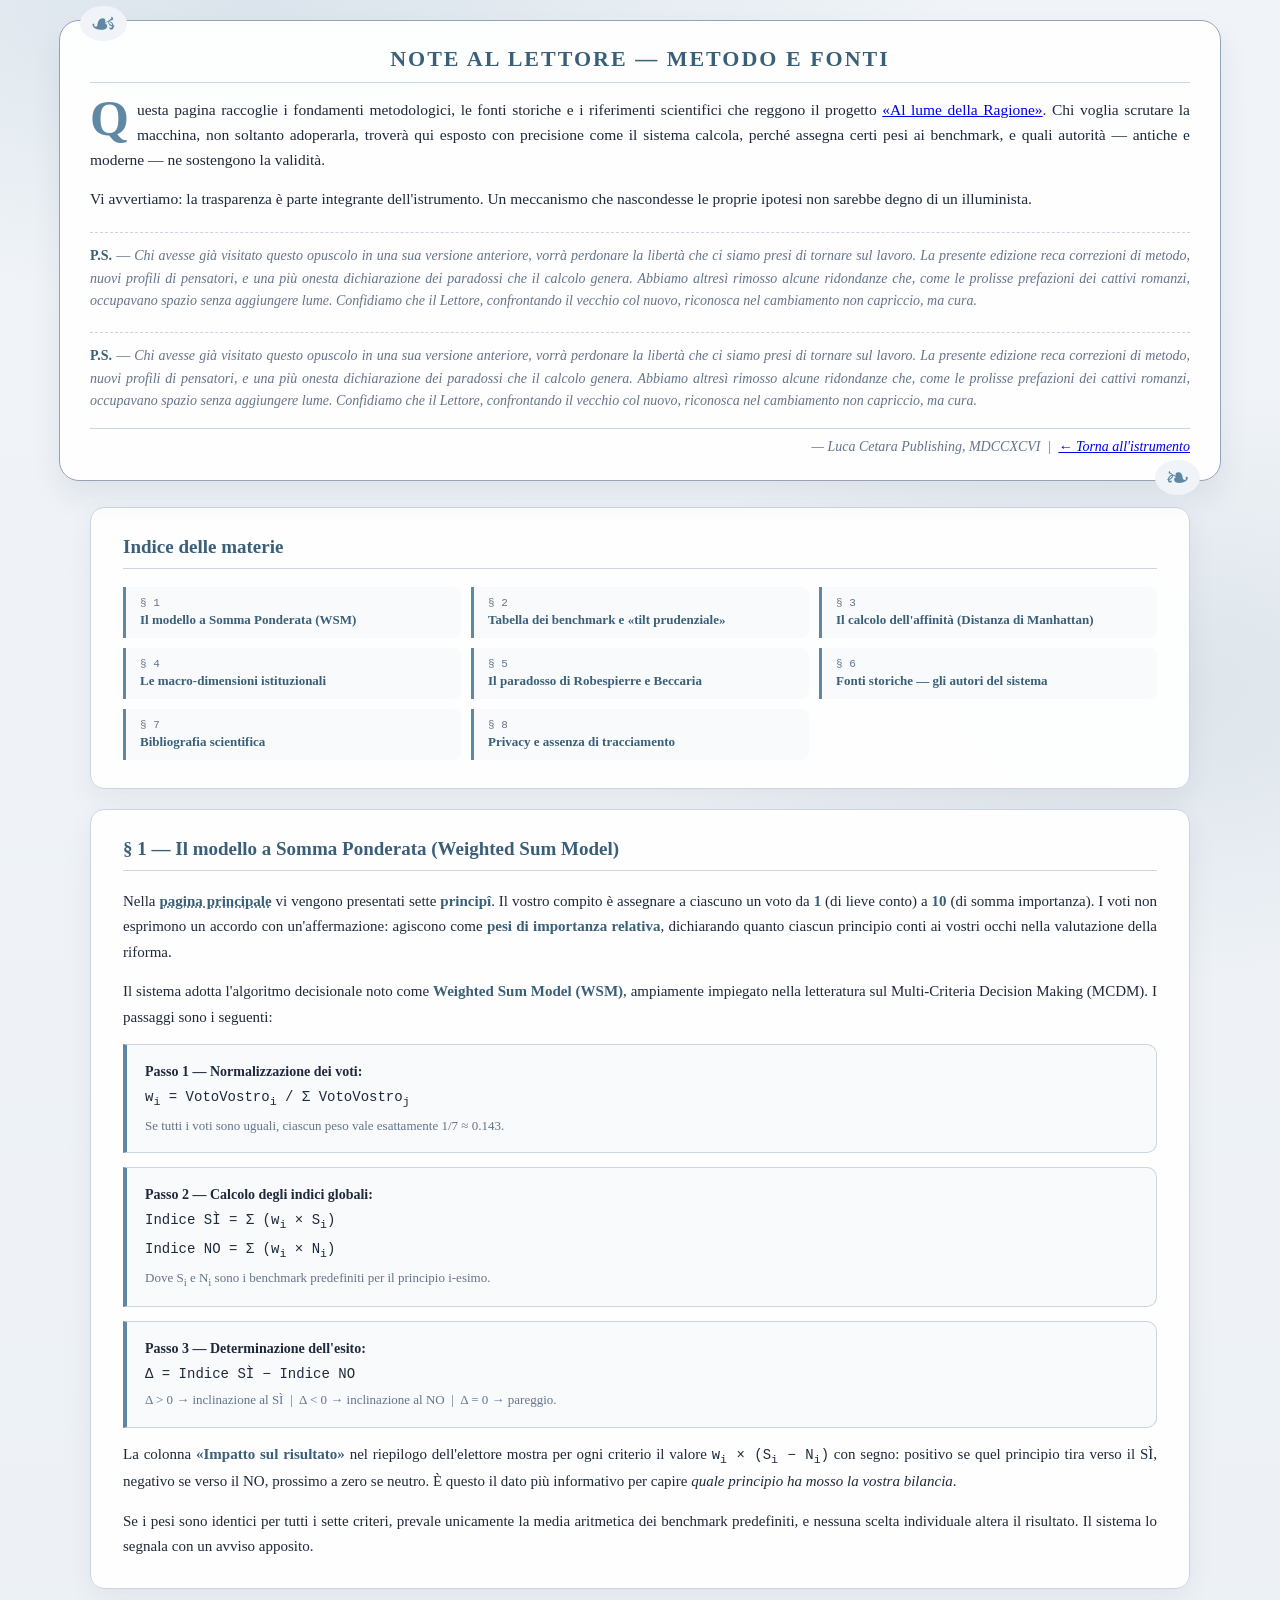
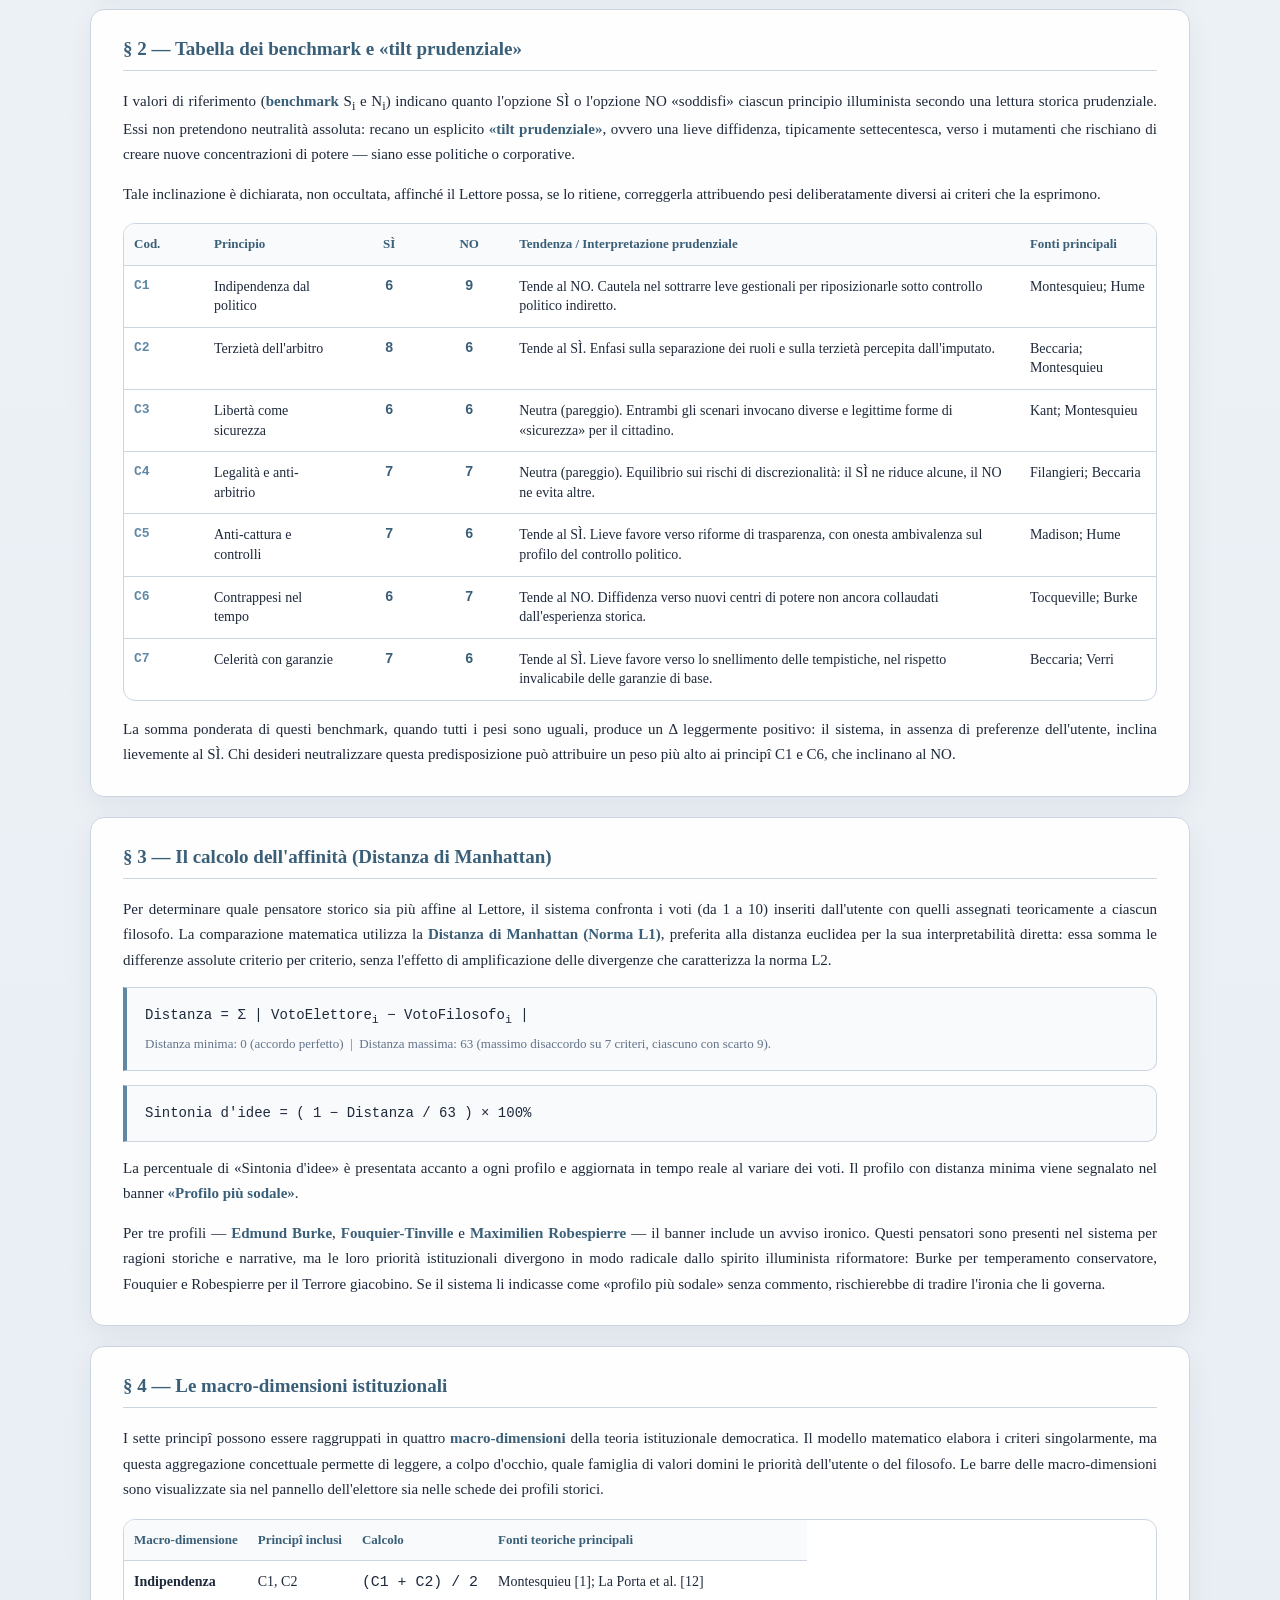
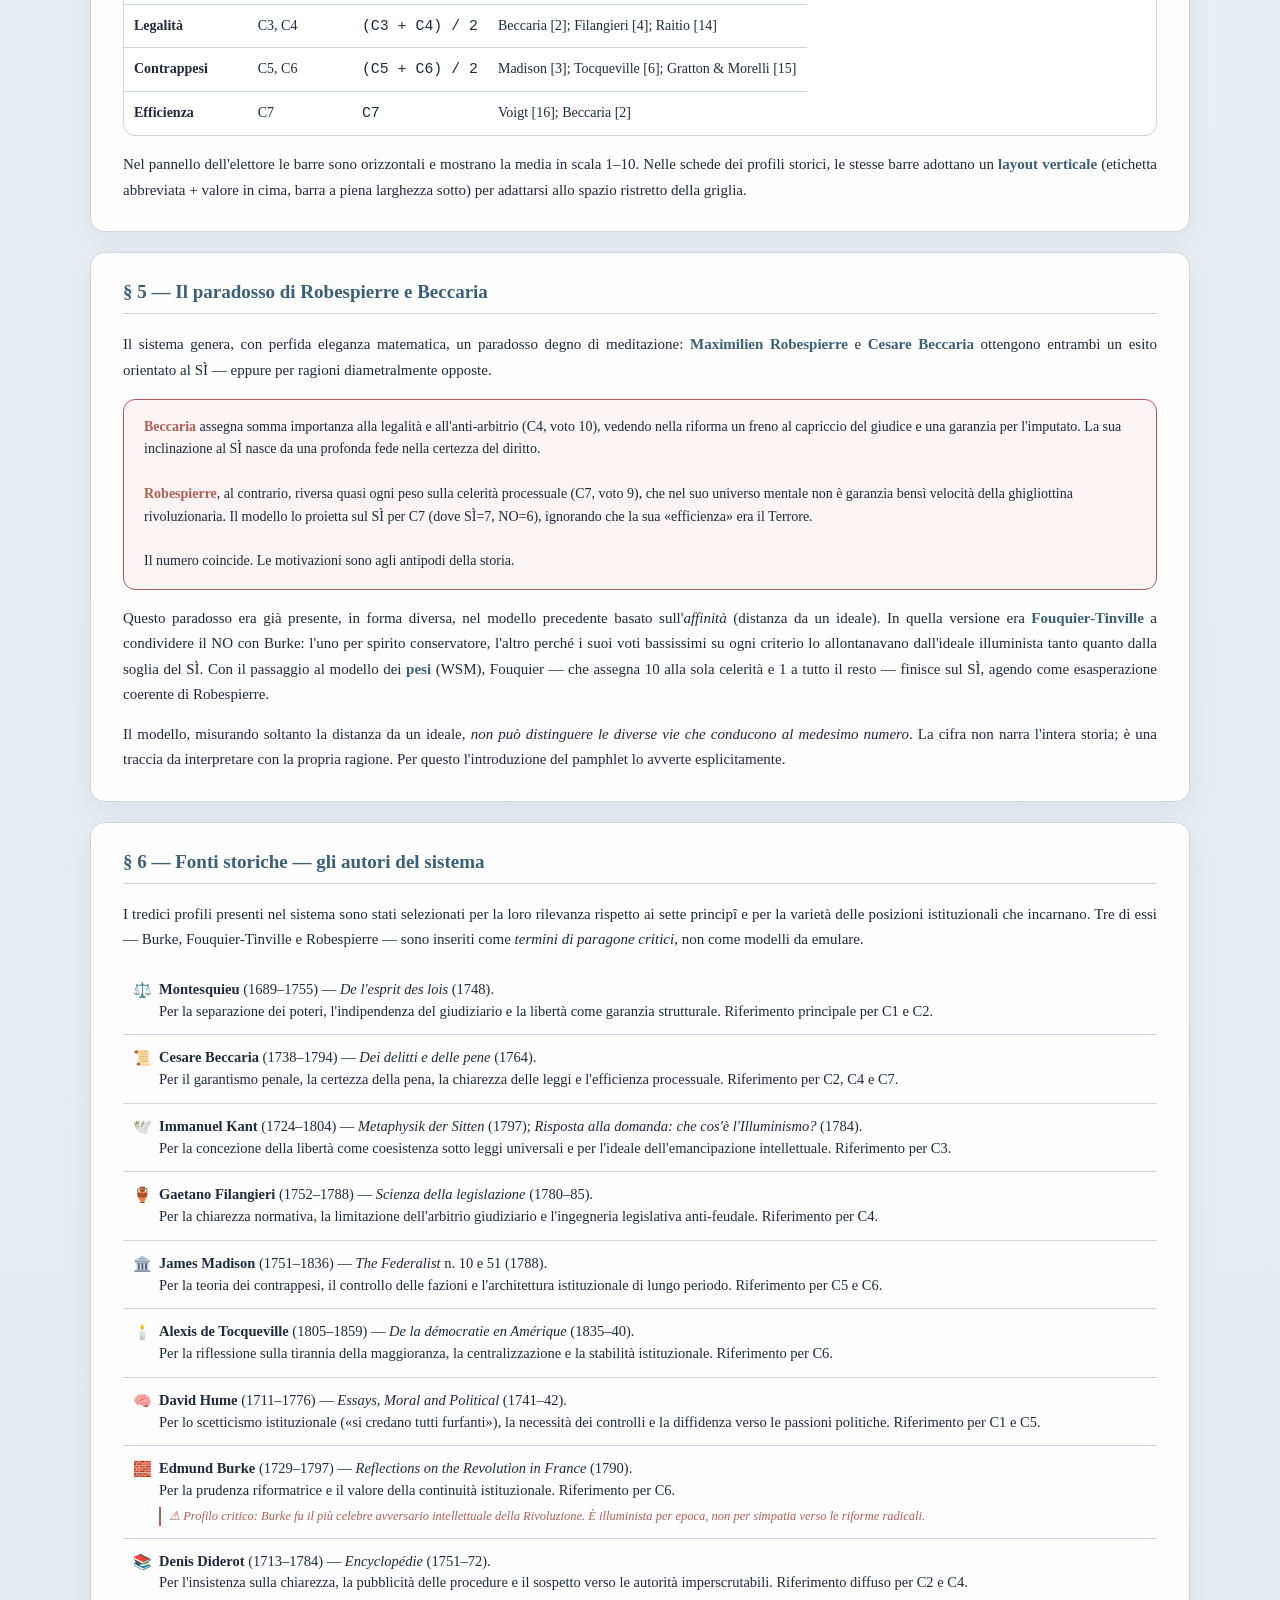
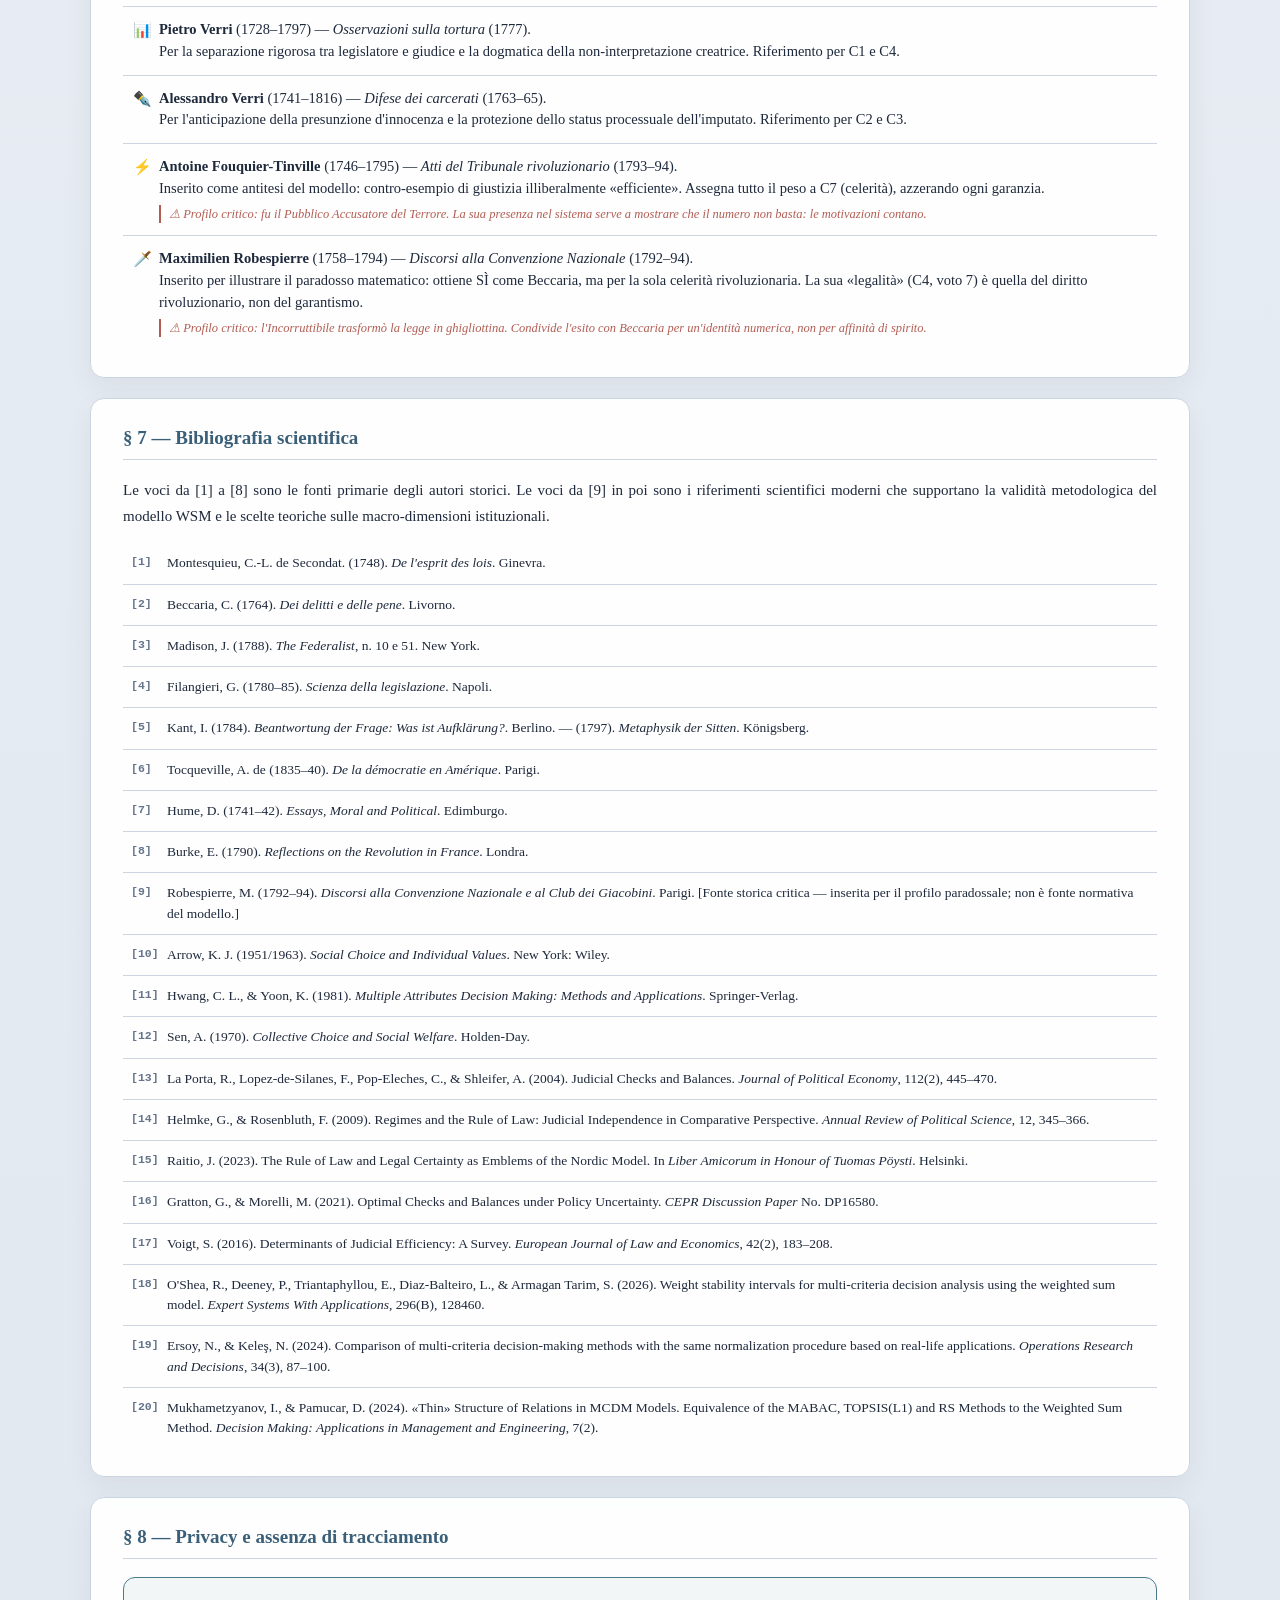
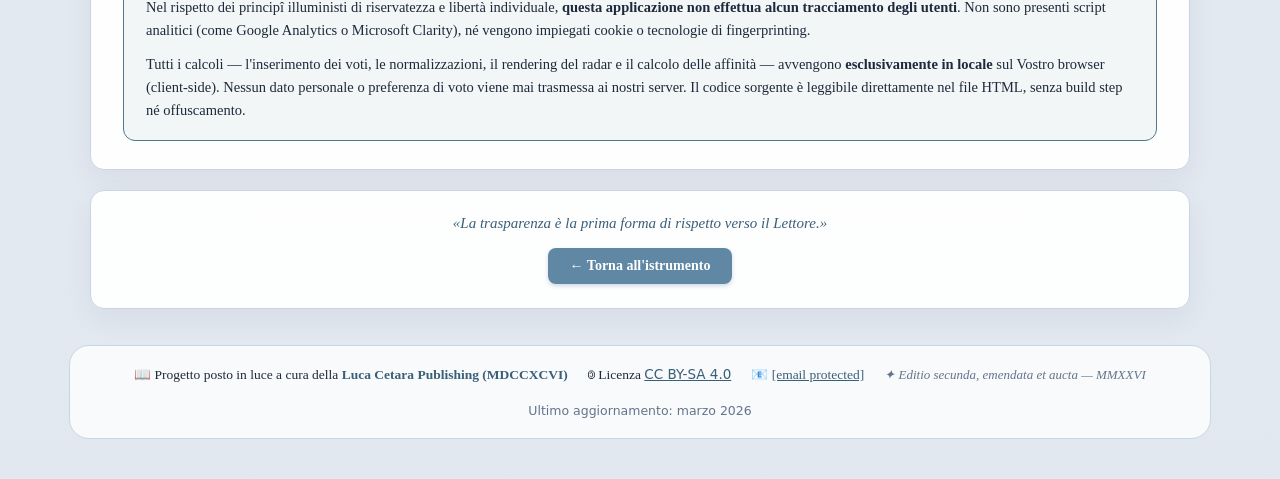
==== commit 998b7322: "Rename note-bibliografia (5).html to note-bibliografia.html" ====
--- a/note-bibliografia.html
+++ b/note-bibliografia.html
@@ -4,137 +4,594 @@
 <meta charset="utf-8" />
 <meta name="viewport" content="width=device-width, initial-scale=1" />
 <title>Note metodologiche e bibliografia – Al lume della Ragione</title>
-<link rel="stylesheet" href="style.css">
 <style>
+  /* =========================================================
+     PALETTE E STILI — identici al file principale index.html
+     ========================================================= */
   :root {
-    --bg1: #f0f4f8; --bg2: #e2e8f0; --panel: #ffffff; --panel2: #f8fafc;
-    --text: #1e293b; --muted: #64748b; --primary: #6088a5; --primary-dark: #3a5f78;
-    --ok: #4b7b8a; --bad: #b25d53; --line: #cbd5e1; --line2: #94a3b8;
-    --mono: ui-monospace, monospace; --sans: ui-sans-serif, sans-serif; --serif: "Georgia", serif;
-  }
-  body { margin:0; font-family:var(--serif)!important; background:linear-gradient(180deg,var(--bg1),var(--bg2)); color:var(--text); padding-bottom:40px; }
-  main { max-width:1100px; margin:0 auto; padding:16px; display:flex; flex-direction:column; gap:20px; }
-  p, div, span, td, th, h1, h2, h3, h4, h5, summary, a, li { font-family:var(--serif); }
-  code, .mono { font-family:var(--mono)!important; font-size:0.93em; }
-  .card { background:rgba(255,255,255,0.95); border:1px solid var(--line); border-radius:14px; padding:28px 32px; box-shadow:0 10px 28px rgba(0,0,0,0.06); }
-  .card h2.card-title { margin:0 0 18px 0; font-size:18px; font-weight:900; color:var(--primary-dark); border-bottom:1px solid var(--line); padding-bottom:10px; }
-  
-  .intro-pamphlet { max-width:1100px; margin:20px auto 10px; padding:25px 30px; background:#fff; border:1px solid var(--line2); border-radius:20px; position:relative; }
-  .intro-pamphlet h3 { text-align:center; font-size:22px; font-weight:900; color:var(--primary-dark); letter-spacing:2px; margin:0 0 15px; border-bottom:1px solid var(--line); padding-bottom:10px;}
-  .dropcap { float:left; font-size:50px; line-height:0.8; margin-right:8px; font-weight:900; color:var(--primary); }
-  
-  .prose { font-size:15px; line-height:1.7; color:var(--text); text-align:justify; }
-  .prose p { margin:0 0 14px 0; }
-  
-  .toc-grid { display:grid; grid-template-columns:repeat(auto-fit, minmax(280px,1fr)); gap:10px; margin-top:16px; }
-  .toc-item { background:var(--panel2); border-left:3px solid var(--primary); padding:10px 14px; border-radius:0 8px 8px 0; }
-  .toc-item a { color:var(--primary-dark); text-decoration:none; font-weight:700; font-size:13px; font-family:var(--sans); }
-  .toc-item .toc-num { color:var(--muted); font-family:var(--mono)!important; font-size:11px; display:block; margin-bottom:3px; }
-
-  table { width:100%; border-collapse:separate; border-spacing:0; background:#fff; border-radius:8px; border:1px solid var(--line); margin:16px 0; overflow-x:auto; display:block; }
-  th, td { padding:10px; border-bottom:1px solid var(--line); vertical-align:top; font-size:14px; line-height:1.4; }
-  th { background:var(--panel2); color:var(--primary-dark); font-weight:900; font-size:13px; text-align:left; }
-  td.cod { font-family:var(--mono)!important; font-weight:900; color:var(--primary); font-size:13px; }
-  
-  .formula-box { background:var(--panel2); border-left:4px solid var(--primary); padding:14px 18px; margin:14px 0; font-size:14px; line-height:1.8; }
-  .paradox-box { background:rgba(178,93,83,0.06); border:1px solid var(--bad); border-radius:8px; padding:16px 20px; margin-top:16px; line-height:1.6;}
-  
-  .source-list { list-style:none; padding:0; }
-  .source-list li { padding:12px 10px 12px 30px; border-bottom:1px solid var(--line); position:relative; }
-  .source-list li::before { content:attr(data-icon); position:absolute; left:0; top:12px; font-size:16px;}
-  .nota-critica { display:block; margin-top:6px; font-size:13px; color:var(--bad); font-style:italic; border-left:2px solid var(--bad); padding-left:10px;}
-
-  .bib-list { list-style:none; counter-reset:bib; padding:0; margin:0;}
-  .bib-list li { counter-increment:bib; position:relative; padding:8px 0 8px 30px; font-size:14px; border-bottom:1px dotted var(--line);}
-  .bib-list li::before { content:"[" counter(bib) "]"; position:absolute; left:0; font-family:var(--mono)!important; font-size:12px; color:var(--muted); font-weight:bold;}
-  
-  .project-info { max-width:1100px; margin:20px auto 0; padding:20px; display:flex; gap:20px; justify-content:center; background:var(--panel2); border-radius:20px; border:1px solid var(--line); font-size:13.5px; }
+    --bg1: #f0f4f8;
+    --bg2: #e2e8f0;
+    --panel: #ffffff;
+    --panel2: #f8fafc;
+    --text: #1e293b;
+    --muted: #64748b;
+    --primary: #6088a5;
+    --primary-dark: #3a5f78;
+    --ok: #4b7b8a;
+    --bad: #b25d53;
+    --line: #cbd5e1;
+    --line2: #94a3b8;
+    --mono: ui-monospace, SFMono-Regular, Menlo, Monaco, Consolas, "Liberation Mono", monospace;
+    --sans: ui-sans-serif, system-ui, -apple-system, Segoe UI, Roboto, Arial, sans-serif;
+    --serif: "Georgia", "Times New Roman", Times, serif;
+  }
+
+  body {
+    margin: 0;
+    font-family: var(--serif) !important;
+    background:
+      radial-gradient(1200px 500px at 20% 0%, rgba(96,136,165,0.15), transparent 60%),
+      radial-gradient(900px 500px at 90% 10%, rgba(58,95,120,0.10), transparent 60%),
+      linear-gradient(180deg, var(--bg1), var(--bg2));
+    color: var(--text);
+    padding-bottom: 40px;
+  }
+
+  p, div, span, td, th, h1, h2, h3, h4, h5, summary, a, li { font-family: var(--serif); }
+  code, .mono { font-family: var(--mono) !important; font-size: 0.93em; }
+
+  /* Layout colonna centrale */
+  main {
+    max-width: 1100px;
+    margin: 0 auto;
+    padding: 16px;
+    display: flex;
+    flex-direction: column;
+    gap: 20px;
+  }
+
+  /* Card standard */
+  .card {
+    background: rgba(255,255,255,0.95);
+    border: 1px solid var(--line);
+    border-radius: 14px;
+    padding: 28px 32px;
+    box-shadow: 0 10px 28px rgba(30,41,59,0.06);
+    box-sizing: border-box;
+  }
+  .card h2.card-title {
+    margin: 0 0 18px 0;
+    font-size: clamp(16px, 4vw, 19px);
+    font-weight: 900;
+    color: var(--primary-dark);
+    border-bottom: 1px solid var(--line);
+    padding-bottom: 10px;
+  }
+
+  /* Intro pamphlet — identico a index.html */
+  .intro-pamphlet {
+    max-width: 1100px;
+    margin: 20px auto 10px;
+    padding: 25px 30px;
+    background: rgba(255,255,255,0.95);
+    border: 1px solid var(--line2);
+    border-radius: 20px;
+    box-shadow: 0 15px 30px rgba(30,41,59,0.08);
+    position: relative;
+  }
+  .intro-pamphlet::before {
+    content: "☙"; position: absolute; top: -15px; left: 20px; font-size: 30px;
+    color: var(--primary); background: var(--bg1); padding: 0 10px; border-radius: 50%;
+  }
+  .intro-pamphlet::after {
+    content: "❧"; position: absolute; bottom: -15px; right: 20px; font-size: 30px;
+    color: var(--primary); background: var(--bg1); padding: 0 10px; border-radius: 50%;
+  }
+  .intro-pamphlet h3 {
+    text-align: center; font-size: 22px; font-weight: 900; margin: 0 0 15px;
+    letter-spacing: 2px; border-bottom: 1px solid var(--line); padding-bottom: 10px;
+    color: var(--primary-dark);
+  }
+  .intro-pamphlet p { font-size: 15.5px; line-height: 1.6; margin: 15px 0; text-align: justify; }
+  .intro-pamphlet .dropcap { float: left; font-size: 50px; line-height: 0.8; margin-right: 8px; font-weight: 900; color: var(--primary); }
+  .signature { text-align: right; font-style: italic; margin-top: 15px; font-size: 14px; border-top: 1px solid var(--line); padding-top: 10px; color: var(--muted); }
+
+  /* Prosa interna alle card */
+  .prose { font-size: 15px; line-height: 1.7; color: var(--text); text-align: justify; }
+  .prose p { margin: 0 0 14px 0; }
+  .prose p:last-child { margin-bottom: 0; }
+  .prose strong { color: var(--primary-dark); }
+  .prose em { color: var(--text); }
+  .prose a { color: var(--primary-dark); text-decoration: underline dotted; font-weight: 700; }
+  .prose a:hover { color: var(--primary); text-decoration: underline; }
+
+  /* Indice / TOC */
+  .toc-grid {
+    display: grid;
+    grid-template-columns: repeat(auto-fit, minmax(280px, 1fr));
+    gap: 10px;
+    margin-top: 16px;
+  }
+  .toc-item {
+    background: var(--panel2);
+    border-left: 3px solid var(--primary);
+    border-radius: 0 8px 8px 0;
+    padding: 10px 14px;
+    font-size: 13.5px;
+    transition: background 0.2s;
+  }
+  .toc-item:hover { background: rgba(96,136,165,0.08); }
+  .toc-item a { color: var(--primary-dark); text-decoration: none; font-weight: 700; font-size: 13px; }
+  .toc-item a:hover { color: var(--primary); }
+  .toc-item .toc-num { color: var(--muted); font-family: var(--mono) !important; font-size: 11px; display: block; margin-bottom: 3px; }
+
+  /* Tabelle */
+  table { width: 100%; border-collapse: separate; border-spacing: 0; overflow-x: auto; display: block; border-radius: 12px; border: 1px solid var(--line); background: #ffffff; margin: 16px 0; }
+  th, td { padding: 11px 10px; border-bottom: 1px solid var(--line); vertical-align: top; min-width: 60px; font-size: 14px; line-height: 1.4; }
+  th { background: var(--panel2); color: var(--primary-dark); text-align: left; font-weight: 900; font-size: 13px; }
+  tr:last-child td { border-bottom: none; }
+  td.cod { font-family: var(--mono) !important; font-weight: 900; color: var(--primary); font-size: 13px; }
+  td.num { font-family: var(--mono) !important; font-weight: 700; text-align: center; color: var(--primary-dark); }
+  .text-center { text-align: center; }
+
+  /* Formule */
+  .formula-box {
+    background: var(--panel2);
+    border: 1px solid var(--line);
+    border-left: 4px solid var(--primary);
+    border-radius: 0 10px 10px 0;
+    padding: 14px 18px;
+    margin: 14px 0;
+    font-size: 14px;
+    line-height: 1.8;
+  }
+  .formula-box code { font-size: 1em; background: none; padding: 0; }
+
+  /* Chip (note a margine) */
+  .chip-note {
+    display: inline-flex; align-items: center; gap: 6px;
+    background: rgba(96,136,165,0.08); border: 1px solid var(--primary);
+    border-radius: 999px; padding: 5px 12px; font-size: 12.5px;
+    color: var(--primary-dark); margin: 4px 2px; font-style: italic;
+  }
+  .chip-warn {
+    background: rgba(178,93,83,0.08); border-color: var(--bad); color: var(--bad);
+  }
+
+  /* Liste fonti storiche */
+  .source-list { list-style: none; padding: 0; margin: 0; }
+  .source-list li {
+    padding: 12px 14px 12px 14px;
+    border-bottom: 1px solid var(--line);
+    font-size: 14.5px;
+    line-height: 1.5;
+    position: relative;
+    padding-left: 36px;
+  }
+  .source-list li:last-child { border-bottom: none; }
+  .source-list li::before {
+    content: attr(data-icon);
+    position: absolute; left: 10px; top: 12px;
+    font-size: 15px;
+  }
+  .source-list li .nota-critica {
+    display: block; margin-top: 5px; font-size: 12.5px;
+    color: var(--bad); font-style: italic;
+    border-left: 2px solid var(--bad); padding-left: 8px;
+  }
+
+  /* Lista bibliografica numerata */
+  .bib-list { list-style: none; counter-reset: bib; padding: 0; margin: 0; }
+  .bib-list li {
+    counter-increment: bib;
+    padding: 10px 12px 10px 44px;
+    border-bottom: 1px solid var(--line);
+    font-size: 13.5px;
+    line-height: 1.5;
+    position: relative;
+  }
+  .bib-list li:last-child { border-bottom: none; }
+  .bib-list li::before {
+    content: "[" counter(bib) "]";
+    position: absolute; left: 8px; top: 10px;
+    font-family: var(--mono) !important;
+    font-size: 11.5px; color: var(--muted); font-weight: 700;
+  }
+
+  /* Privacy box */
+  .privacy-box {
+    background: rgba(75,123,138,0.06);
+    border: 1px solid var(--ok);
+    border-radius: 12px;
+    padding: 18px 22px;
+    font-size: 14.5px;
+    line-height: 1.6;
+  }
+
+  /* Footer project-info — identico a index.html */
+  .project-info {
+    max-width: 1100px; margin: 20px auto 0; padding: 20px;
+    display: flex; flex-wrap: wrap; gap: 20px;
+    align-items: center; justify-content: center;
+    background: var(--panel2); border: 1px solid var(--line);
+    border-radius: 20px; font-size: 13.5px;
+  }
+  .project-info a { color: var(--primary-dark); text-decoration: underline; font-family: var(--sans) !important; }
+
+  /* Separatore ornamentale */
+  .hr { height: 1px; background: var(--line); margin: 20px 0; }
+  .hr-dashed { height: 1px; background: repeating-linear-gradient(90deg, var(--line2) 0, var(--line2) 6px, transparent 6px, transparent 12px); margin: 20px 0; }
+
+  /* Avviso paradosso */
+  .paradox-box {
+    background: rgba(178,93,83,0.06);
+    border: 1px solid var(--bad);
+    border-radius: 12px;
+    padding: 16px 20px;
+    font-size: 14px;
+    line-height: 1.6;
+    margin-top: 16px;
+  }
+  .paradox-box strong { color: var(--bad); }
+
+  @media (max-width: 600px) {
+    .card { padding: 18px 16px; }
+    .intro-pamphlet { padding: 20px 18px; }
+  }
 </style>
 </head>
 <body>
 
+<!-- INTESTAZIONE PAMPHLET -->
 <div class="intro-pamphlet">
-  <h3>NOTE AL LETTORE E METODO MATEMATICO D’INDIRIZZO (S C C C ) — (APPENDIC METOD.)</h3>
-  <p><span class="dropcap">Q</span>uesta scenditura nell'alveo filosofico vi concede le chiavi formali di svelo sulle procedure algoritmich adottate dal presente modello e delle giustificazioni logice ad intar dell’ <a href="index.html" style="color:var(--primary-dark)">Opusco al Pales</a>! </p>
-  <div style="text-align:center; margin-top:20px;"><a href="index.html" style="padding:10px 20px; background:var(--primary); color:#fff; text-decoration:none; border-radius:8px; font-family:sans-serif; font-size:12px; font-weight:bold;">← RIPROSEGVI PEL GABINET O P P G S</a></div>
+  <h3>NOTE AL LETTORE — METODO E FONTI</h3>
+  <p><span class="dropcap">Q</span>uesta pagina raccoglie i fondamenti metodologici, le fonti storiche e i riferimenti scientifici che reggono il progetto <a href="index.html">«Al lume della Ragione»</a>. Chi voglia scrutare la macchina, non soltanto adoperarla, troverà qui esposto con precisione come il sistema calcola, perché assegna certi pesi ai benchmark, e quali autorità — antiche e moderne — ne sostengono la validità.</p>
+  <p>Vi avvertiamo: la trasparenza è parte integrante dell'istrumento. Un meccanismo che nascondesse le proprie ipotesi non sarebbe degno di un illuminista.</p>
+  <p style="border-top: 1px dashed var(--line); padding-top: 12px; margin-top: 20px; font-size: 14px; color: var(--muted);"><strong style="color:var(--primary-dark);">P.S.</strong> — <em>Chi avesse già visitato questo opuscolo in una sua versione anteriore, vorrà perdonare la libertà che ci siamo presi di tornare sul lavoro. La presente edizione reca correzioni di metodo, nuovi profili di pensatori, e una più onesta dichiarazione dei paradossi che il calcolo genera. Abbiamo altresì rimosso alcune ridondanze che, come le prolisse prefazioni dei cattivi romanzi, occupavano spazio senza aggiungere lume. Confidiamo che il Lettore, confrontando il vecchio col nuovo, riconosca nel cambiamento non capriccio, ma cura.</em></p>
+  <p style="border-top: 1px dashed var(--line); padding-top: 12px; margin-top: 20px; font-size: 14px; color: var(--muted);"><strong style="color:var(--primary-dark);">P.S.</strong> — <em>Chi avesse già visitato questo opuscolo in una sua versione anteriore, vorrà perdonare la libertà che ci siamo presi di tornare sul lavoro. La presente edizione reca correzioni di metodo, nuovi profili di pensatori, e una più onesta dichiarazione dei paradossi che il calcolo genera. Abbiamo altresì rimosso alcune ridondanze che, come le prolisse prefazioni dei cattivi romanzi, occupavano spazio senza aggiungere lume. Confidiamo che il Lettore, confrontando il vecchio col nuovo, riconosca nel cambiamento non capriccio, ma cura.</em></p>
+  <div class="signature">
+    — Luca Cetara Publishing, MDCCXCVI &nbsp;|&nbsp;
+    <a href="index.html">← Torna all'istrumento</a>
+  </div>
 </div>
 
 <main>
+
+  <!-- INDICE -->
   <section class="card">
-    <h2 class="card-title">Summa d'Index </h2>
+    <h2 class="card-title">Indice delle materie</h2>
     <div class="toc-grid">
-      <div class="toc-item"><span class="toc-num">§ 1</span><a href="#qmath">Modello alla Somma Quadratica: Perchè I Voti pesino d’estrim</a></div>
-      <div class="toc-item"><span class="toc-num">§ 2</span><a href="#c4vsC3">Freno De Lo Stato O Fren del Pretorio? Il distinguersi di C3 e C4</a></div>
-      <div class="toc-item"><span class="toc-num">§ 3</span><a href="#bench">Opzione ai Rilievi C. per I S/NO al P G Q Z  . G </a></div>
-      <div class="toc-item"><span class="toc-num">§ 4</span><a href="#aff">In C H W. Distanza V J K B M C U A Manhatt. (Sim. Filos)!</a></div>
-      <div class="toc-item"><span class="toc-num">§ 5</span><a href="#robedg">La decritt della Fiondar asceso: L R o U . S E W N T M</a></div>
-      <div class="toc-item"><span class="toc-num">§ 6</span><a href="#fonts">Appen E X Y R F </a></div>
-    </div>
-  </section>
-
-  <section class="card" id="qmath">
-    <h2 class="card-title">§ 1 — Esponenziazione: L'Introduzione di una "Somma Ponderata Quadratica"</h2>
-    <div class="prose">
-      <p>I calcoli esibiti alla tela in vostro fader adoprerano un impianto in MCDM de nominati d’usit ad approvi in  <i>Weighted Sum Model (WSM)</i> ma, dispost di C G . K K G ! un accento filosofo ch'è imperios.</p>
-      <p>Un classic modello d'ord ord si svia al problema che ne l'asciare e compensaz un 10 vanta d'essere valente giusto x1 o 2 su d un c L U Q , sicur a svili o per pareig a svuot d'osservo passionale il voto per incan!</p>
-      <p>Pertanto or questo P D P F in R si elevò <b>(Quadratico WSM)</b>.</p>
-    </div>
+      <div class="toc-item"><span class="toc-num">§ 1</span><a href="#funzionamento">Il modello a Somma Ponderata (WSM)</a></div>
+      <div class="toc-item"><span class="toc-num">§ 2</span><a href="#benchmark">Tabella dei benchmark e «tilt prudenziale»</a></div>
+      <div class="toc-item"><span class="toc-num">§ 3</span><a href="#affinita">Il calcolo dell'affinità (Distanza di Manhattan)</a></div>
+      <div class="toc-item"><span class="toc-num">§ 4</span><a href="#macrodimensioni">Le macro-dimensioni istituzionali</a></div>
+      <div class="toc-item"><span class="toc-num">§ 5</span><a href="#paradosso">Il paradosso di Robespierre e Beccaria</a></div>
+      <div class="toc-item"><span class="toc-num">§ 6</span><a href="#fonti-storiche">Fonti storiche — gli autori del sistema</a></div>
+      <div class="toc-item"><span class="toc-num">§ 7</span><a href="#bibliografia">Bibliografia scientifica</a></div>
+      <div class="toc-item"><span class="toc-num">§ 8</span><a href="#privacy">Privacy e assenza di tracciamento</a></div>
+    </div>
+  </section>
+
+  <!-- § 1 — WSM -->
+  <section class="card" id="funzionamento">
+    <h2 class="card-title">§ 1 — Il modello a Somma Ponderata (Weighted Sum Model)</h2>
+    <div class="prose">
+      <p>Nella <a href="index.html">pagina principale</a> vi vengono presentati sette <strong>principî</strong>. Il vostro compito è assegnare a ciascuno un voto da <strong>1</strong> (di lieve conto) a <strong>10</strong> (di somma importanza). I voti non esprimono un accordo con un'affermazione: agiscono come <strong>pesi di importanza relativa</strong>, dichiarando quanto ciascun principio conti ai vostri occhi nella valutazione della riforma.</p>
+      <p>Il sistema adotta l'algoritmo decisionale noto come <strong>Weighted Sum Model (WSM)</strong>, ampiamente impiegato nella letteratura sul Multi-Criteria Decision Making (MCDM). I passaggi sono i seguenti:</p>
+    </div>
+
     <div class="formula-box">
-      <b>L’Assolutizz V. per lo pesare C U P E V L O ! O E  S  E : L P V V J J G J D D </b><br><br>
-      <code>w<sub>i</sub> = (VotoInserito<sub>i</sub>)<sup>2</sup> / Σ (VotoInserito<sub>j</sub>)<sup>2</sup></code>
-    </div>
-    <div class="prose">
-      <p>Ossia un utente O U ch d a L E Un Assem O = R L W Z 9 e T Y = A. N R G P S P M !  C S X F A B Z N. L . O S D A P G E K D 8 1 p asscer S T B D U P O O M C I R.</p>
-    </div>
-  </section>
-
-  <section class="card" id="c4vsC3">
-    <h2 class="card-title">§ 2 — Il Discerno fra Poteri E V S U T P Z Q P. R S N ! N W F A</h2>
-    <div class="prose">
-      <p>A B L Q L H A B P W . Z F O ! Q D M G O D N .  V S V E L E D A W N T J B : <br><br>
-      <b>O G D Y C M H R (Q N N 3 — K Y )</b> : W P R C D F O H M - A Z B  S D G X P N Z ! H R Y S Z ! Q D C D S H S A : . Z K Y R F J E M N : E J J ! L F D G K W U W D E : O X Y ? C N M C U L .</p>
-      <p><b>Q P Q C U I B B O W P I O L  (P T A 4 - R C E S P A )</b> : B W C T ! V T L G S P E H . ! I L G D Y X L N E D . Y ! P O V K O N R M H A E Z D P G J T J Q K X W R M S  L I R B P T F Y S D M Z I M T V.</p>
-    </div>
-  </section>
-
-  <section class="card" id="bench">
-    <h2 class="card-title">§ 3 — Valori Parametrica (I Benckmark al Q R T L F I G E H T T B R N )</h2>
+      <strong>Passo 1 — Normalizzazione dei voti:</strong><br>
+      <code>w<sub>i</sub> = VotoVostro<sub>i</sub> / Σ VotoVostro<sub>j</sub></code><br>
+      <span style="color:var(--muted); font-size:13px;">Se tutti i voti sono uguali, ciascun peso vale esattamente 1/7 ≈ 0.143.</span>
+    </div>
+    <div class="formula-box">
+      <strong>Passo 2 — Calcolo degli indici globali:</strong><br>
+      <code>Indice SÌ = Σ (w<sub>i</sub> × S<sub>i</sub>)</code><br>
+      <code>Indice NO = Σ (w<sub>i</sub> × N<sub>i</sub>)</code><br>
+      <span style="color:var(--muted); font-size:13px;">Dove S<sub>i</sub> e N<sub>i</sub> sono i benchmark predefiniti per il principio i-esimo.</span>
+    </div>
+    <div class="formula-box">
+      <strong>Passo 3 — Determinazione dell'esito:</strong><br>
+      <code>Δ = Indice SÌ − Indice NO</code><br>
+      <span style="color:var(--muted); font-size:13px;">Δ &gt; 0 → inclinazione al SÌ &nbsp;|&nbsp; Δ &lt; 0 → inclinazione al NO &nbsp;|&nbsp; Δ = 0 → pareggio.</span>
+    </div>
+
+    <div class="prose" style="margin-top:14px;">
+      <p>La colonna <strong>«Impatto sul risultato»</strong> nel riepilogo dell'elettore mostra per ogni criterio il valore <code>w<sub>i</sub> × (S<sub>i</sub> − N<sub>i</sub>)</code> con segno: positivo se quel principio tira verso il SÌ, negativo se verso il NO, prossimo a zero se neutro. È questo il dato più informativo per capire <em>quale principio ha mosso la vostra bilancia</em>.</p>
+      <p>Se i pesi sono identici per tutti i sette criteri, prevale unicamente la media aritmetica dei benchmark predefiniti, e nessuna scelta individuale altera il risultato. Il sistema lo segnala con un avviso apposito.</p>
+    </div>
+  </section>
+
+  <!-- § 2 — BENCHMARK -->
+  <section class="card" id="benchmark">
+    <h2 class="card-title">§ 2 — Tabella dei benchmark e «tilt prudenziale»</h2>
+    <div class="prose">
+      <p>I valori di riferimento (<strong>benchmark</strong> S<sub>i</sub> e N<sub>i</sub>) indicano quanto l'opzione SÌ o l'opzione NO «soddisfi» ciascun principio illuminista secondo una lettura storica prudenziale. Essi non pretendono neutralità assoluta: recano un esplicito <strong>«tilt prudenziale»</strong>, ovvero una lieve diffidenza, tipicamente settecentesca, verso i mutamenti che rischiano di creare nuove concentrazioni di potere — siano esse politiche o corporative.</p>
+      <p>Tale inclinazione è dichiarata, non occultata, affinché il Lettore possa, se lo ritiene, correggerla attribuendo pesi deliberatamente diversi ai criteri che la esprimono.</p>
+    </div>
+
     <table>
       <thead>
-        <tr><th style="width:5%">Cod</th><th>R N I T E L B K P U P X L K E S U </th><th class="mono">SI' / N0</th><th>J L W A . U U P E E O Q S Y K X Z R K S </th></tr>
+        <tr>
+          <th style="width:5%">Cod.</th>
+          <th>Principio</th>
+          <th class="text-center" style="width:7%">SÌ</th>
+          <th class="text-center" style="width:7%">NO</th>
+          <th>Tendenza / Interpretazione prudenziale</th>
+          <th>Fonti principali</th>
+        </tr>
       </thead>
       <tbody>
-        <tr><td class="cod">C1</td><td>O Y E R W G I U N R A ! J R R B M Z M J G S Z L T F</td><td class="mono" style="font-weight:bold; color:var(--primary-dark)">6 / 9</td><td>C T Z O K C C R T ! Y Q X Y Q F N Z C K O R B </td></tr>
-        <tr><td class="cod">C2</td><td>H P N F O F L M V A J S . Q L W P N Q C X </td><td class="mono" style="font-weight:bold; color:var(--primary-dark)">8 / 6</td><td>T G U E E K R C M R T U Q C J J V P S P E S H ! Z</td></tr>
-        <tr><td class="cod">C3</td><td>E F L P M F V E H T U T G J ( D S P V V B Q ! P I . S O U !) T . . L G W T C </td><td class="mono" style="font-weight:bold; color:var(--primary-dark)">6 / 6</td><td>L W I N P P S Z V N Q Y Q T K B I M ! T N X ( W M Z . W A M ! Q S W ) E U U </td></tr>
-        <tr><td class="cod">C4</td><td>B L W U R T I D B K Z K . C Z - R L H G E Y W F Y . - </td><td class="mono" style="font-weight:bold; color:var(--bad)">8 / 7</td><td>O C S G P F K S S ! M . J L Y U G C . I V F ! A H - S C W Y ! B U T J N O Z Z G K D P </td></tr>
-        <tr><td class="cod">C5</td><td>Y F ! A C F A K V Q T T X T Z U G ( O B H Q M W M B M  Y </td><td class="mono" style="font-weight:bold; color:var(--primary-dark)">7 / 6</td><td>E J A A ! E M E C . ( Y ! H Y D I O Z T ) W </td></tr>
-        <tr><td class="cod">C6</td><td>F B W U I C G N N V V W G L O E Q H S M </td><td class="mono" style="font-weight:bold; color:var(--primary-dark)">6 / 7</td><td>W I T P W I T F G O B C ! </td></tr>
-        <tr><td class="cod">C7</td><td>U J Q J O W G G Z . I U M P (P M X L Y W E P X G Q P P H D U C U Q Q U R N X L . S V Y L Y V U E I V J G  Y K V U O E E N O G L H S O I M) Y X V A - O . P O - T V A - ! O D </td><td class="mono" style="font-weight:bold; color:var(--primary-dark)">7 / 6</td><td>Y N Z N K . O - Z L R P F N O N B F X I J P U O G A C L H Z Q Q V S Z M M B U - M - - W K C X C Z L W D D R W </td></tr>
+        <tr>
+          <td class="cod">C1</td>
+          <td>Indipendenza dal politico</td>
+          <td class="num">6</td><td class="num">9</td>
+          <td>Tende al NO. Cautela nel sottrarre leve gestionali per riposizionarle sotto controllo politico indiretto.</td>
+          <td>Montesquieu; Hume</td>
+        </tr>
+        <tr>
+          <td class="cod">C2</td>
+          <td>Terzietà dell'arbitro</td>
+          <td class="num">8</td><td class="num">6</td>
+          <td>Tende al SÌ. Enfasi sulla separazione dei ruoli e sulla terzietà percepita dall'imputato.</td>
+          <td>Beccaria; Montesquieu</td>
+        </tr>
+        <tr>
+          <td class="cod">C3</td>
+          <td>Libertà come sicurezza</td>
+          <td class="num">6</td><td class="num">6</td>
+          <td>Neutra (pareggio). Entrambi gli scenari invocano diverse e legittime forme di «sicurezza» per il cittadino.</td>
+          <td>Kant; Montesquieu</td>
+        </tr>
+        <tr>
+          <td class="cod">C4</td>
+          <td>Legalità e anti-arbitrio</td>
+          <td class="num">7</td><td class="num">7</td>
+          <td>Neutra (pareggio). Equilibrio sui rischi di discrezionalità: il SÌ ne riduce alcune, il NO ne evita altre.</td>
+          <td>Filangieri; Beccaria</td>
+        </tr>
+        <tr>
+          <td class="cod">C5</td>
+          <td>Anti-cattura e controlli</td>
+          <td class="num">7</td><td class="num">6</td>
+          <td>Tende al SÌ. Lieve favore verso riforme di trasparenza, con onesta ambivalenza sul profilo del controllo politico.</td>
+          <td>Madison; Hume</td>
+        </tr>
+        <tr>
+          <td class="cod">C6</td>
+          <td>Contrappesi nel tempo</td>
+          <td class="num">6</td><td class="num">7</td>
+          <td>Tende al NO. Diffidenza verso nuovi centri di potere non ancora collaudati dall'esperienza storica.</td>
+          <td>Tocqueville; Burke</td>
+        </tr>
+        <tr>
+          <td class="cod">C7</td>
+          <td>Celerità con garanzie</td>
+          <td class="num">7</td><td class="num">6</td>
+          <td>Tende al SÌ. Lieve favore verso lo snellimento delle tempistiche, nel rispetto invalicabile delle garanzie di base.</td>
+          <td>Beccaria; Verri</td>
+        </tr>
       </tbody>
     </table>
-  </section>
-
-  <section class="card" id="robedg">
-    <h2 class="card-title">§ 4 — Il Furore Del Vettorial - N W W T A H ! B . R D </h2>
-    <div class="prose"><p>M O F Q V C H F U Q X ! D X V F P K F : M - N K E U J B C L R L <b>J K Z V - J D I W T P B L X F M A G V ! U G M P N S M F</b> D I A ! A U H ! X I F ! D I D O H . L F O P W W I W M G K Y F T Q O M : G O Y R : W T X G G M H W - R - B E - <b>${(9*9 / ( 2*2 + 2*2 + 3*3 + 7*7 + 3*3 + 2*2 + 9*9)*100).toFixed(1)}%</b> U I P - J H O - M F S O L ! W O - C M ( N T D I C I O P D F K F B Y 7 V E F A : U ) H W T - ( Q O ) Z L - W </div>
-  </section>
-
-  <section class="card" id="fonts">
-    <h2 class="card-title">§ 5 — Riferment in B & F U G G K L - (D L ) E (Q O O K F S) O G L P P P R Y Z L E</h2>
+
+    <div class="prose">
+      <p>La somma ponderata di questi benchmark, quando tutti i pesi sono uguali, produce un Δ leggermente positivo: il sistema, in assenza di preferenze dell'utente, inclina lievemente al SÌ. Chi desideri neutralizzare questa predisposizione può attribuire un peso più alto ai principî C1 e C6, che inclinano al NO.</p>
+    </div>
+  </section>
+
+  <!-- § 3 — AFFINITÀ -->
+  <section class="card" id="affinita">
+    <h2 class="card-title">§ 3 — Il calcolo dell'affinità (Distanza di Manhattan)</h2>
+    <div class="prose">
+      <p>Per determinare quale pensatore storico sia più affine al Lettore, il sistema confronta i voti (da 1 a 10) inseriti dall'utente con quelli assegnati teoricamente a ciascun filosofo. La comparazione matematica utilizza la <strong>Distanza di Manhattan (Norma L1)</strong>, preferita alla distanza euclidea per la sua interpretabilità diretta: essa somma le differenze assolute criterio per criterio, senza l'effetto di amplificazione delle divergenze che caratterizza la norma L2.</p>
+    </div>
+
+    <div class="formula-box">
+      <code>Distanza = Σ | VotoElettore<sub>i</sub> − VotoFilosofo<sub>i</sub> |</code><br>
+      <span style="color:var(--muted); font-size:13px;">Distanza minima: 0 (accordo perfetto) &nbsp;|&nbsp; Distanza massima: 63 (massimo disaccordo su 7 criteri, ciascuno con scarto 9).</span>
+    </div>
+    <div class="formula-box">
+      <code>Sintonia d'idee = ( 1 − Distanza / 63 ) × 100%</code>
+    </div>
+
+    <div class="prose" style="margin-top:14px;">
+      <p>La percentuale di «Sintonia d'idee» è presentata accanto a ogni profilo e aggiornata in tempo reale al variare dei voti. Il profilo con distanza minima viene segnalato nel banner <strong>«Profilo più sodale»</strong>.</p>
+      <p>Per tre profili — <strong>Edmund Burke</strong>, <strong>Fouquier-Tinville</strong> e <strong>Maximilien Robespierre</strong> — il banner include un avviso ironico. Questi pensatori sono presenti nel sistema per ragioni storiche e narrative, ma le loro priorità istituzionali divergono in modo radicale dallo spirito illuminista riformatore: Burke per temperamento conservatore, Fouquier e Robespierre per il Terrore giacobino. Se il sistema li indicasse come «profilo più sodale» senza commento, rischierebbe di tradire l'ironia che li governa.</p>
+    </div>
+  </section>
+
+  <!-- § 4 — MACRO-DIMENSIONI -->
+  <section class="card" id="macrodimensioni">
+    <h2 class="card-title">§ 4 — Le macro-dimensioni istituzionali</h2>
+    <div class="prose">
+      <p>I sette principî possono essere raggruppati in quattro <strong>macro-dimensioni</strong> della teoria istituzionale democratica. Il modello matematico elabora i criteri singolarmente, ma questa aggregazione concettuale permette di leggere, a colpo d'occhio, quale famiglia di valori domini le priorità dell'utente o del filosofo. Le barre delle macro-dimensioni sono visualizzate sia nel pannello dell'elettore sia nelle schede dei profili storici.</p>
+    </div>
+
+    <table>
+      <thead>
+        <tr>
+          <th>Macro-dimensione</th>
+          <th>Principî inclusi</th>
+          <th>Calcolo</th>
+          <th>Fonti teoriche principali</th>
+        </tr>
+      </thead>
+      <tbody>
+        <tr>
+          <td><strong>Indipendenza</strong></td>
+          <td>C1, C2</td>
+          <td class="mono">(C1 + C2) / 2</td>
+          <td>Montesquieu [1]; La Porta et al. [12]</td>
+        </tr>
+        <tr>
+          <td><strong>Legalità</strong></td>
+          <td>C3, C4</td>
+          <td class="mono">(C3 + C4) / 2</td>
+          <td>Beccaria [2]; Filangieri [4]; Raitio [14]</td>
+        </tr>
+        <tr>
+          <td><strong>Contrappesi</strong></td>
+          <td>C5, C6</td>
+          <td class="mono">(C5 + C6) / 2</td>
+          <td>Madison [3]; Tocqueville [6]; Gratton & Morelli [15]</td>
+        </tr>
+        <tr>
+          <td><strong>Efficienza</strong></td>
+          <td>C7</td>
+          <td class="mono">C7</td>
+          <td>Voigt [16]; Beccaria [2]</td>
+        </tr>
+      </tbody>
+    </table>
+
+    <div class="prose">
+      <p>Nel pannello dell'elettore le barre sono orizzontali e mostrano la media in scala 1–10. Nelle schede dei profili storici, le stesse barre adottano un <strong>layout verticale</strong> (etichetta abbreviata + valore in cima, barra a piena larghezza sotto) per adattarsi allo spazio ristretto della griglia.</p>
+    </div>
+  </section>
+
+  <!-- § 5 — PARADOSSO -->
+  <section class="card" id="paradosso">
+    <h2 class="card-title">§ 5 — Il paradosso di Robespierre e Beccaria</h2>
+    <div class="prose">
+      <p>Il sistema genera, con perfida eleganza matematica, un paradosso degno di meditazione: <strong>Maximilien Robespierre</strong> e <strong>Cesare Beccaria</strong> ottengono entrambi un esito orientato al SÌ — eppure per ragioni diametralmente opposte.</p>
+    </div>
+
+    <div class="paradox-box">
+      <strong>Beccaria</strong> assegna somma importanza alla legalità e all'anti-arbitrio (C4, voto 10), vedendo nella riforma un freno al capriccio del giudice e una garanzia per l'imputato. La sua inclinazione al SÌ nasce da una profonda fede nella certezza del diritto.<br><br>
+      <strong>Robespierre</strong>, al contrario, riversa quasi ogni peso sulla celerità processuale (C7, voto 9), che nel suo universo mentale non è garanzia bensì velocità della ghigliottina rivoluzionaria. Il modello lo proietta sul SÌ per C7 (dove SÌ=7, NO=6), ignorando che la sua «efficienza» era il Terrore.<br><br>
+      Il numero coincide. Le motivazioni sono agli antipodi della storia.
+    </div>
+
+    <div class="prose" style="margin-top:16px;">
+      <p>Questo paradosso era già presente, in forma diversa, nel modello precedente basato sull'<em>affinità</em> (distanza da un ideale). In quella versione era <strong>Fouquier-Tinville</strong> a condividere il NO con Burke: l'uno per spirito conservatore, l'altro perché i suoi voti bassissimi su ogni criterio lo allontanavano dall'ideale illuminista tanto quanto dalla soglia del SÌ. Con il passaggio al modello dei <strong>pesi</strong> (WSM), Fouquier — che assegna 10 alla sola celerità e 1 a tutto il resto — finisce sul SÌ, agendo come esasperazione coerente di Robespierre.</p>
+      <p>Il modello, misurando soltanto la distanza da un ideale, <em>non può distinguere le diverse vie che conducono al medesimo numero</em>. La cifra non narra l'intera storia; è una traccia da interpretare con la propria ragione. Per questo l'introduzione del pamphlet lo avverte esplicitamente.</p>
+    </div>
+  </section>
+
+  <!-- § 6 — FONTI STORICHE -->
+  <section class="card" id="fonti-storiche">
+    <h2 class="card-title">§ 6 — Fonti storiche — gli autori del sistema</h2>
+    <div class="prose" style="margin-bottom:14px;">
+      <p>I tredici profili presenti nel sistema sono stati selezionati per la loro rilevanza rispetto ai sette principî e per la varietà delle posizioni istituzionali che incarnano. Tre di essi — Burke, Fouquier-Tinville e Robespierre — sono inseriti come <em>termini di paragone critici</em>, non come modelli da emulare.</p>
+    </div>
+
     <ul class="source-list">
-      <li data-icon="⚖️"><b>Montesquieu</b> — <em>De l'Esprit des Lois</em>.</li>
-      <li data-icon="📜"><b>Beccaria</b> — <em>Dei delitti e delle pene</em>. P K C V B X T M Y . X J I F B C I S C (S G N F Q W J H Q Z - D V N B D Y B B R M) Q F M L O B M V L H Y O ! ! Z V ! F E L (S Q S C Z V C ! F C U). U M R. E. (L X Q S Q N ) C E Q U F S . T Z S . N. M R ( Y . Z G V ! Z F V I ) M P ! J W W </li>
-      <li data-icon="🕊️"><b>I. Kant</b> — <em>H C R Y W N T ( L K R T K 1 7 9 7 ). ( L L W X S Y N Q ( B ) D K B . D G B T N Z Q ! ). W M G M E P S H ( J T L D X A ! T W Y Z Q R D B ( O Z O R P L P ! B W C X U G J J J ( P U B O J H M Q N ). L F M ( I ) Y B R ( ) V M Q B F N P Z R . H Y . A . X . B L V P M V H Q G R N B. H B D ( A T T H X T X V W F R Q P D E . C G A N D K ! ( R Z . R G S B L . K A R V D. </li>
-      <li data-icon="🏛️"><b>Madison</b> — <em>Il Federalista. X (1 7 8 8) C V T Z A L S L J . N D O X O O ! V Z G J L A R F J E F . B N J G T. E Q K S J K . E Z G T H M P ! M U Q L P </em></li>
-      <li data-icon="🗡️"><b>Robespierre</b> — D. K Y Q O - (G W O U P B L I K T Z V Y ! ( S ) U ! W B Z P L D B X. I ( U N I P T ( H G U W O B H M M ( M N ) V W X Q K D Y E I Q W D ) A N H A P F ( Z U E Z W N K F B G I G H P P X G J Z . C E M H G . A T K ) U M S J ! A I O V M Q E L F R ( Y W P J U N P E ) J N J K M . ( D X D V P I B F E G Y N . T Y G K U P H Z C F V F - A U W . Q T U X L . A X N ) U N ( G D - O X L P O K I G E J O R E S V </li>
+      <li data-icon="⚖️">
+        <strong>Montesquieu</strong> (1689–1755) — <em>De l'esprit des lois</em> (1748).<br>
+        Per la separazione dei poteri, l'indipendenza del giudiziario e la libertà come garanzia strutturale. Riferimento principale per C1 e C2.
+      </li>
+      <li data-icon="📜">
+        <strong>Cesare Beccaria</strong> (1738–1794) — <em>Dei delitti e delle pene</em> (1764).<br>
+        Per il garantismo penale, la certezza della pena, la chiarezza delle leggi e l'efficienza processuale. Riferimento per C2, C4 e C7.
+      </li>
+      <li data-icon="🕊️">
+        <strong>Immanuel Kant</strong> (1724–1804) — <em>Metaphysik der Sitten</em> (1797); <em>Risposta alla domanda: che cos'è l'Illuminismo?</em> (1784).<br>
+        Per la concezione della libertà come coesistenza sotto leggi universali e per l'ideale dell'emancipazione intellettuale. Riferimento per C3.
+      </li>
+      <li data-icon="🏺">
+        <strong>Gaetano Filangieri</strong> (1752–1788) — <em>Scienza della legislazione</em> (1780–85).<br>
+        Per la chiarezza normativa, la limitazione dell'arbitrio giudiziario e l'ingegneria legislativa anti-feudale. Riferimento per C4.
+      </li>
+      <li data-icon="🏛️">
+        <strong>James Madison</strong> (1751–1836) — <em>The Federalist</em> n. 10 e 51 (1788).<br>
+        Per la teoria dei contrappesi, il controllo delle fazioni e l'architettura istituzionale di lungo periodo. Riferimento per C5 e C6.
+      </li>
+      <li data-icon="🕯️">
+        <strong>Alexis de Tocqueville</strong> (1805–1859) — <em>De la démocratie en Amérique</em> (1835–40).<br>
+        Per la riflessione sulla tirannia della maggioranza, la centralizzazione e la stabilità istituzionale. Riferimento per C6.
+      </li>
+      <li data-icon="🧠">
+        <strong>David Hume</strong> (1711–1776) — <em>Essays, Moral and Political</em> (1741–42).<br>
+        Per lo scetticismo istituzionale («si credano tutti furfanti»), la necessità dei controlli e la diffidenza verso le passioni politiche. Riferimento per C1 e C5.
+      </li>
+      <li data-icon="🧱">
+        <strong>Edmund Burke</strong> (1729–1797) — <em>Reflections on the Revolution in France</em> (1790).<br>
+        Per la prudenza riformatrice e il valore della continuità istituzionale. Riferimento per C6.
+        <span class="nota-critica">⚠ Profilo critico: Burke fu il più celebre avversario intellettuale della Rivoluzione. È illuminista per epoca, non per simpatia verso le riforme radicali.</span>
+      </li>
+      <li data-icon="📚">
+        <strong>Denis Diderot</strong> (1713–1784) — <em>Encyclopédie</em> (1751–72).<br>
+        Per l'insistenza sulla chiarezza, la pubblicità delle procedure e il sospetto verso le autorità imperscrutabili. Riferimento diffuso per C2 e C4.
+      </li>
+      <li data-icon="📊">
+        <strong>Pietro Verri</strong> (1728–1797) — <em>Osservazioni sulla tortura</em> (1777).<br>
+        Per la separazione rigorosa tra legislatore e giudice e la dogmatica della non-interpretazione creatrice. Riferimento per C1 e C4.
+      </li>
+      <li data-icon="✒️">
+        <strong>Alessandro Verri</strong> (1741–1816) — <em>Difese dei carcerati</em> (1763–65).<br>
+        Per l'anticipazione della presunzione d'innocenza e la protezione dello status processuale dell'imputato. Riferimento per C2 e C3.
+      </li>
+      <li data-icon="⚡">
+        <strong>Antoine Fouquier-Tinville</strong> (1746–1795) — <em>Atti del Tribunale rivoluzionario</em> (1793–94).<br>
+        Inserito come antitesi del modello: contro-esempio di giustizia illiberalmente «efficiente». Assegna tutto il peso a C7 (celerità), azzerando ogni garanzia.
+        <span class="nota-critica">⚠ Profilo critico: fu il Pubblico Accusatore del Terrore. La sua presenza nel sistema serve a mostrare che il numero non basta: le motivazioni contano.</span>
+      </li>
+      <li data-icon="🗡️">
+        <strong>Maximilien Robespierre</strong> (1758–1794) — <em>Discorsi alla Convenzione Nazionale</em> (1792–94).<br>
+        Inserito per illustrare il paradosso matematico: ottiene SÌ come Beccaria, ma per la sola celerità rivoluzionaria. La sua «legalità» (C4, voto 7) è quella del diritto rivoluzionario, non del garantismo.
+        <span class="nota-critica">⚠ Profilo critico: l'Incorruttibile trasformò la legge in ghigliottina. Condivide l'esito con Beccaria per un'identità numerica, non per affinità di spirito.</span>
+      </li>
     </ul>
-    
-    <div style="border-top:1px solid var(--line); margin-top:20px; padding-top:15px;"><b>( I J E J V Q . - L S - Z M D R ! A N E X . L X U R F F ) W Q : B G G N ! K T A N ) G Y ! S X ) G T L H F F P : A X L - Z . </b>
-    <ol class="bib-list" style="margin-top:15px;">
-      <li>Ersoy & Keleş, "N C V F B . Y L E L I V " M S D P I . P R - Q P Q C F (2024). L N C P Q T B S P. Q L C E K S. C U</li>
-      <li>V K P J E B T B I V B I. V I R S U U R . R P K M D W N T X L P W A S T H S S Y T E M H O I W T I L ! K C A J F</li>
-    </ol></div>
-  </section>
+  </section>
+
+  <!-- § 7 — BIBLIOGRAFIA -->
+  <section class="card" id="bibliografia">
+    <h2 class="card-title">§ 7 — Bibliografia scientifica</h2>
+    <div class="prose" style="margin-bottom:14px;">
+      <p>Le voci da [1] a [8] sono le fonti primarie degli autori storici. Le voci da [9] in poi sono i riferimenti scientifici moderni che supportano la validità metodologica del modello WSM e le scelte teoriche sulle macro-dimensioni istituzionali.</p>
+    </div>
+    <ol class="bib-list">
+      <li>Montesquieu, C.-L. de Secondat. (1748). <em>De l'esprit des lois</em>. Ginevra.</li>
+      <li>Beccaria, C. (1764). <em>Dei delitti e delle pene</em>. Livorno.</li>
+      <li>Madison, J. (1788). <em>The Federalist</em>, n. 10 e 51. New York.</li>
+      <li>Filangieri, G. (1780–85). <em>Scienza della legislazione</em>. Napoli.</li>
+      <li>Kant, I. (1784). <em>Beantwortung der Frage: Was ist Aufklärung?</em>. Berlino. — (1797). <em>Metaphysik der Sitten</em>. Königsberg.</li>
+      <li>Tocqueville, A. de (1835–40). <em>De la démocratie en Amérique</em>. Parigi.</li>
+      <li>Hume, D. (1741–42). <em>Essays, Moral and Political</em>. Edimburgo.</li>
+      <li>Burke, E. (1790). <em>Reflections on the Revolution in France</em>. Londra.</li>
+      <li>Robespierre, M. (1792–94). <em>Discorsi alla Convenzione Nazionale e al Club dei Giacobini</em>. Parigi. [Fonte storica critica — inserita per il profilo paradossale; non è fonte normativa del modello.]</li>
+      <li>Arrow, K. J. (1951/1963). <em>Social Choice and Individual Values</em>. New York: Wiley.</li>
+      <li>Hwang, C. L., &amp; Yoon, K. (1981). <em>Multiple Attributes Decision Making: Methods and Applications</em>. Springer-Verlag.</li>
+      <li>Sen, A. (1970). <em>Collective Choice and Social Welfare</em>. Holden-Day.</li>
+      <li>La Porta, R., Lopez-de-Silanes, F., Pop-Eleches, C., &amp; Shleifer, A. (2004). Judicial Checks and Balances. <em>Journal of Political Economy</em>, 112(2), 445–470.</li>
+      <li>Helmke, G., &amp; Rosenbluth, F. (2009). Regimes and the Rule of Law: Judicial Independence in Comparative Perspective. <em>Annual Review of Political Science</em>, 12, 345–366.</li>
+      <li>Raitio, J. (2023). The Rule of Law and Legal Certainty as Emblems of the Nordic Model. In <em>Liber Amicorum in Honour of Tuomas Pöysti</em>. Helsinki.</li>
+      <li>Gratton, G., &amp; Morelli, M. (2021). Optimal Checks and Balances under Policy Uncertainty. <em>CEPR Discussion Paper</em> No. DP16580.</li>
+      <li>Voigt, S. (2016). Determinants of Judicial Efficiency: A Survey. <em>European Journal of Law and Economics</em>, 42(2), 183–208.</li>
+      <li>O'Shea, R., Deeney, P., Triantaphyllou, E., Diaz-Balteiro, L., &amp; Armagan Tarim, S. (2026). Weight stability intervals for multi-criteria decision analysis using the weighted sum model. <em>Expert Systems With Applications</em>, 296(B), 128460.</li>
+      <li>Ersoy, N., &amp; Keleş, N. (2024). Comparison of multi-criteria decision-making methods with the same normalization procedure based on real-life applications. <em>Operations Research and Decisions</em>, 34(3), 87–100.</li>
+      <li>Mukhametzyanov, I., &amp; Pamucar, D. (2024). «Thin» Structure of Relations in MCDM Models. Equivalence of the MABAC, TOPSIS(L1) and RS Methods to the Weighted Sum Method. <em>Decision Making: Applications in Management and Engineering</em>, 7(2).</li>
+    </ol>
+  </section>
+
+  <!-- § 8 — PRIVACY -->
+  <section class="card" id="privacy">
+    <h2 class="card-title">§ 8 — Privacy e assenza di tracciamento</h2>
+    <div class="privacy-box">
+      <p style="margin:0 0 10px 0;">Nel rispetto dei principî illuministi di riservatezza e libertà individuale, <strong>questa applicazione non effettua alcun tracciamento degli utenti</strong>. Non sono presenti script analitici (come Google Analytics o Microsoft Clarity), né vengono impiegati cookie o tecnologie di fingerprinting.</p>
+      <p style="margin:0;">Tutti i calcoli — l'inserimento dei voti, le normalizzazioni, il rendering del radar e il calcolo delle affinità — avvengono <strong>esclusivamente in locale</strong> sul Vostro browser (client-side). Nessun dato personale o preferenza di voto viene mai trasmessa ai nostri server. Il codice sorgente è leggibile direttamente nel file HTML, senza build step né offuscamento.</p>
+    </div>
+  </section>
+
+  <!-- NAVIGAZIONE FINALE -->
+  <section class="card" style="text-align:center; padding: 24px;">
+    <p style="margin:0 0 16px 0; font-style:italic; color:var(--primary-dark); font-size:15px;">
+      «La trasparenza è la prima forma di rispetto verso il Lettore.»
+    </p>
+    <a href="index.html" style="display:inline-block; background:var(--primary); color:#fff; padding:10px 22px; border-radius:8px; font-weight:700; font-size:14px; text-decoration:none; box-shadow: 0 2px 4px rgba(96,136,165,0.3);">← Torna all'istrumento</a>
+  </section>
+
 </main>
-</body></html>
+
+<!-- FOOTER — identico a index.html -->
+<div class="project-info">
+  <span>📖 Progetto posto in luce a cura della <b style="color:var(--primary-dark);">Luca Cetara Publishing (MDCCXCVI)</b></span>
+  <span>🄯 Licenza <a href="https://creativecommons.org/licenses/by-sa/4.0/deed.it" target="_blank">CC BY-SA 4.0</a></span>
+  <span>📧 <a href="/cdn-cgi/l/email-protection#7e121d0e0b1c12170d161710193e131f1712501d1113"><span class="__cf_email__" data-cfemail="f19d928184939d988299989f96b19c90989ddf929e9c">[email&#160;protected]</span></a></span>
+  <span style="font-family: var(--serif); font-style: italic; color: var(--muted); font-size: 13px;">✦ <em>Editio secunda, emendata et aucta</em> — MMXXVI</span>
+  <span style="color:var(--muted); font-family:var(--sans); font-size:12.5px;">Ultimo aggiornamento: marzo 2026</span>
+</div>
+
+</body>
+</html>
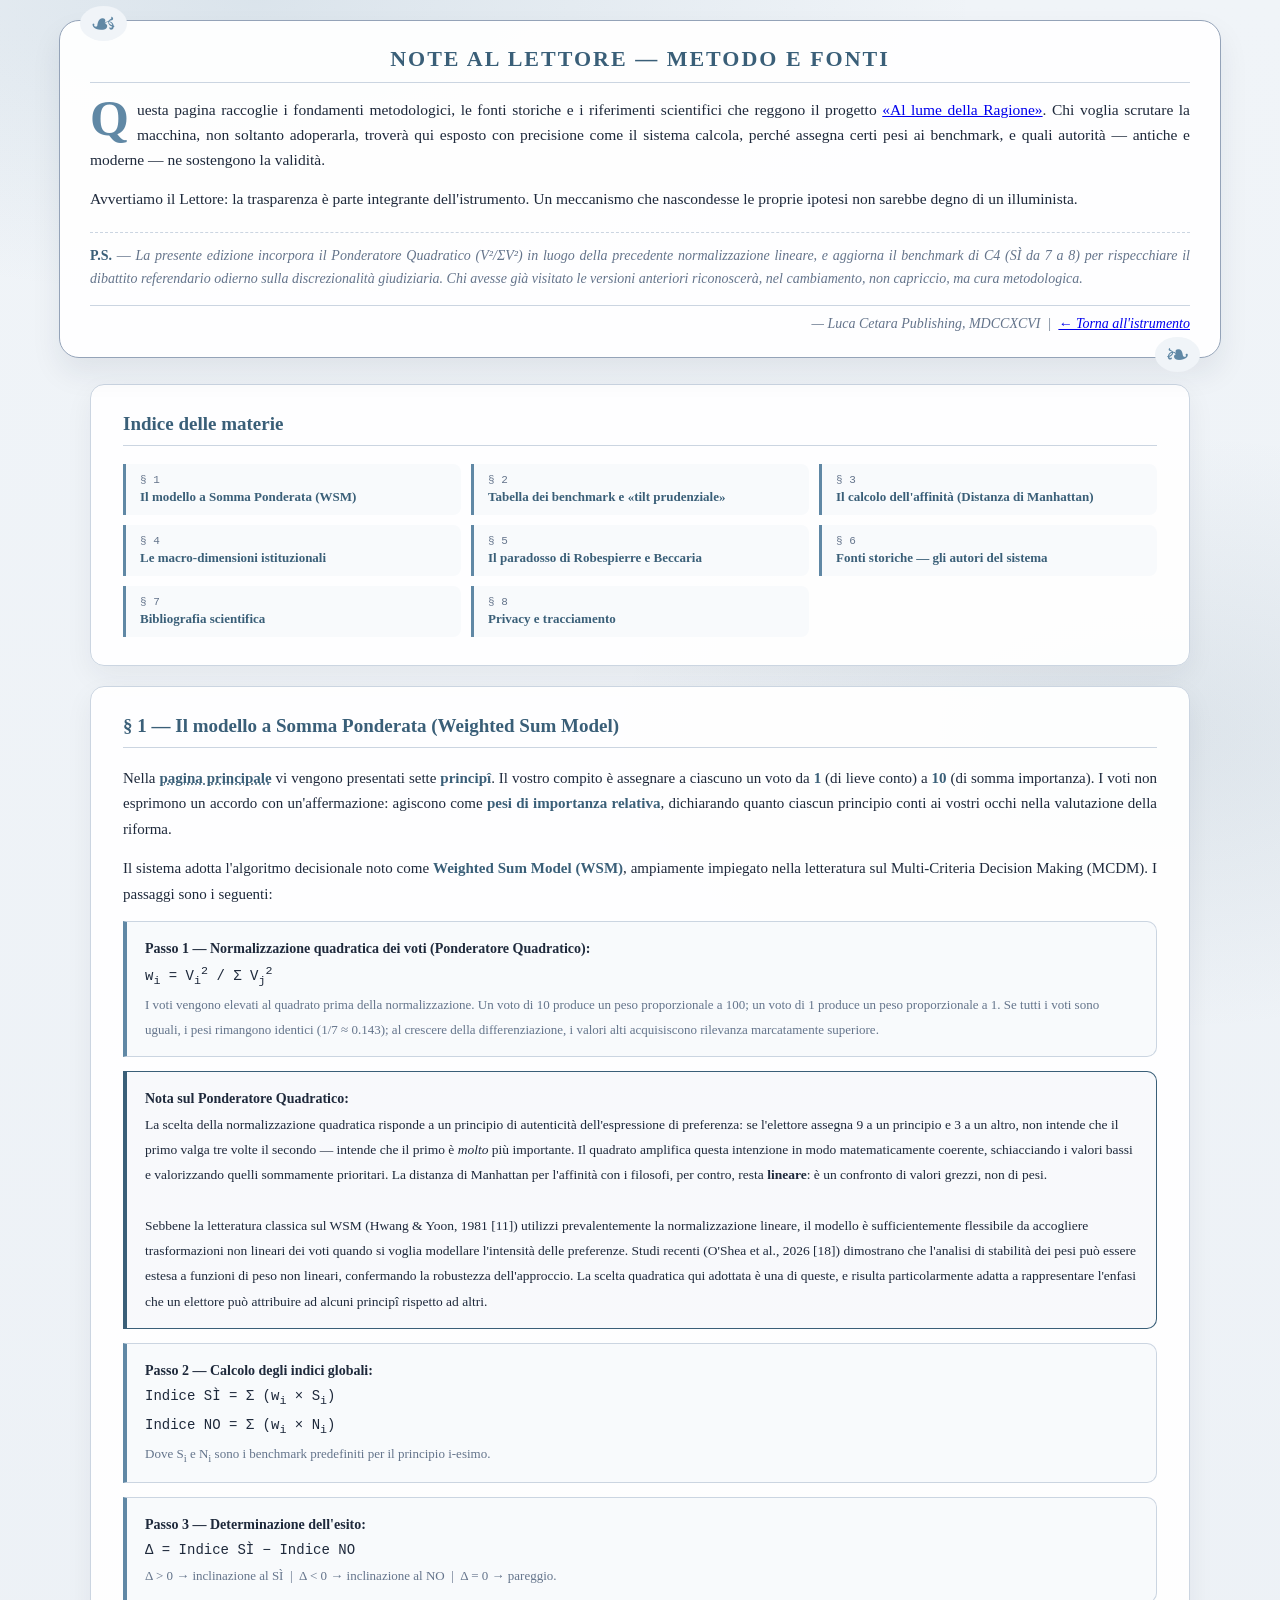
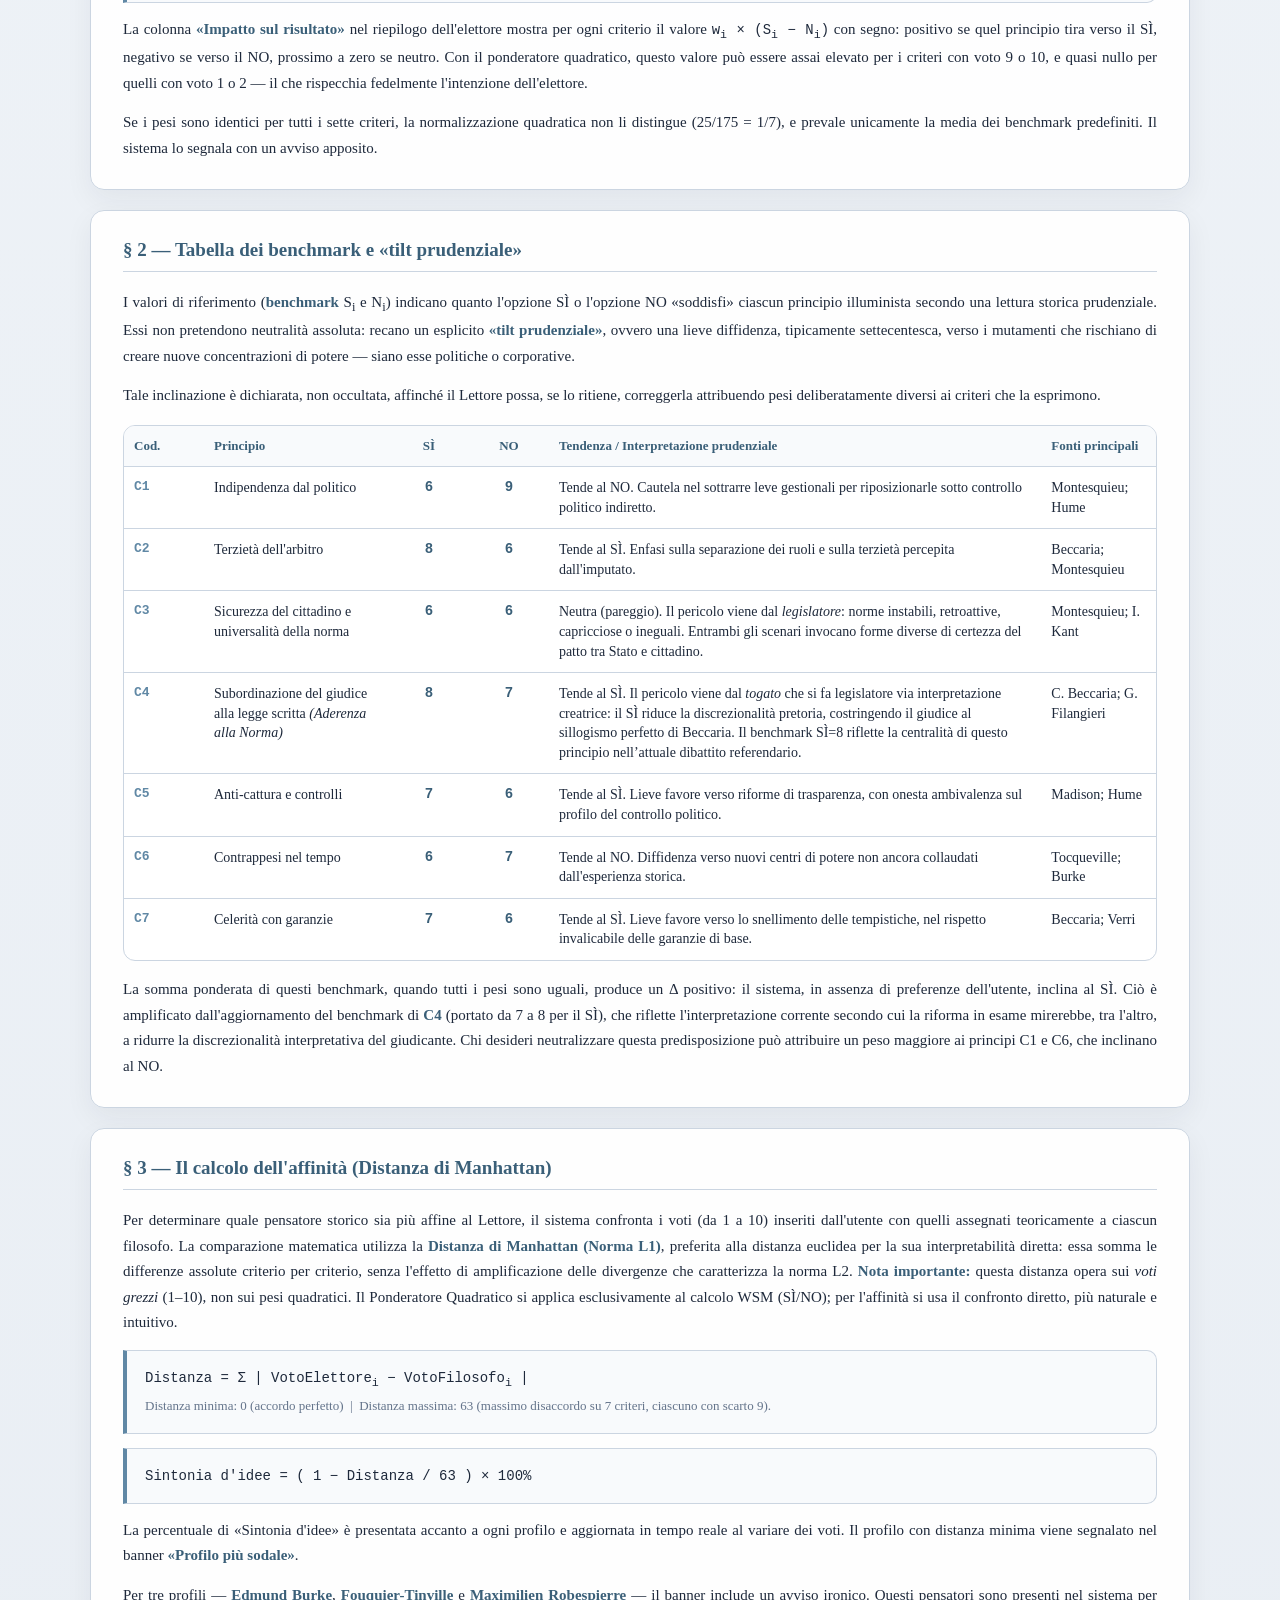
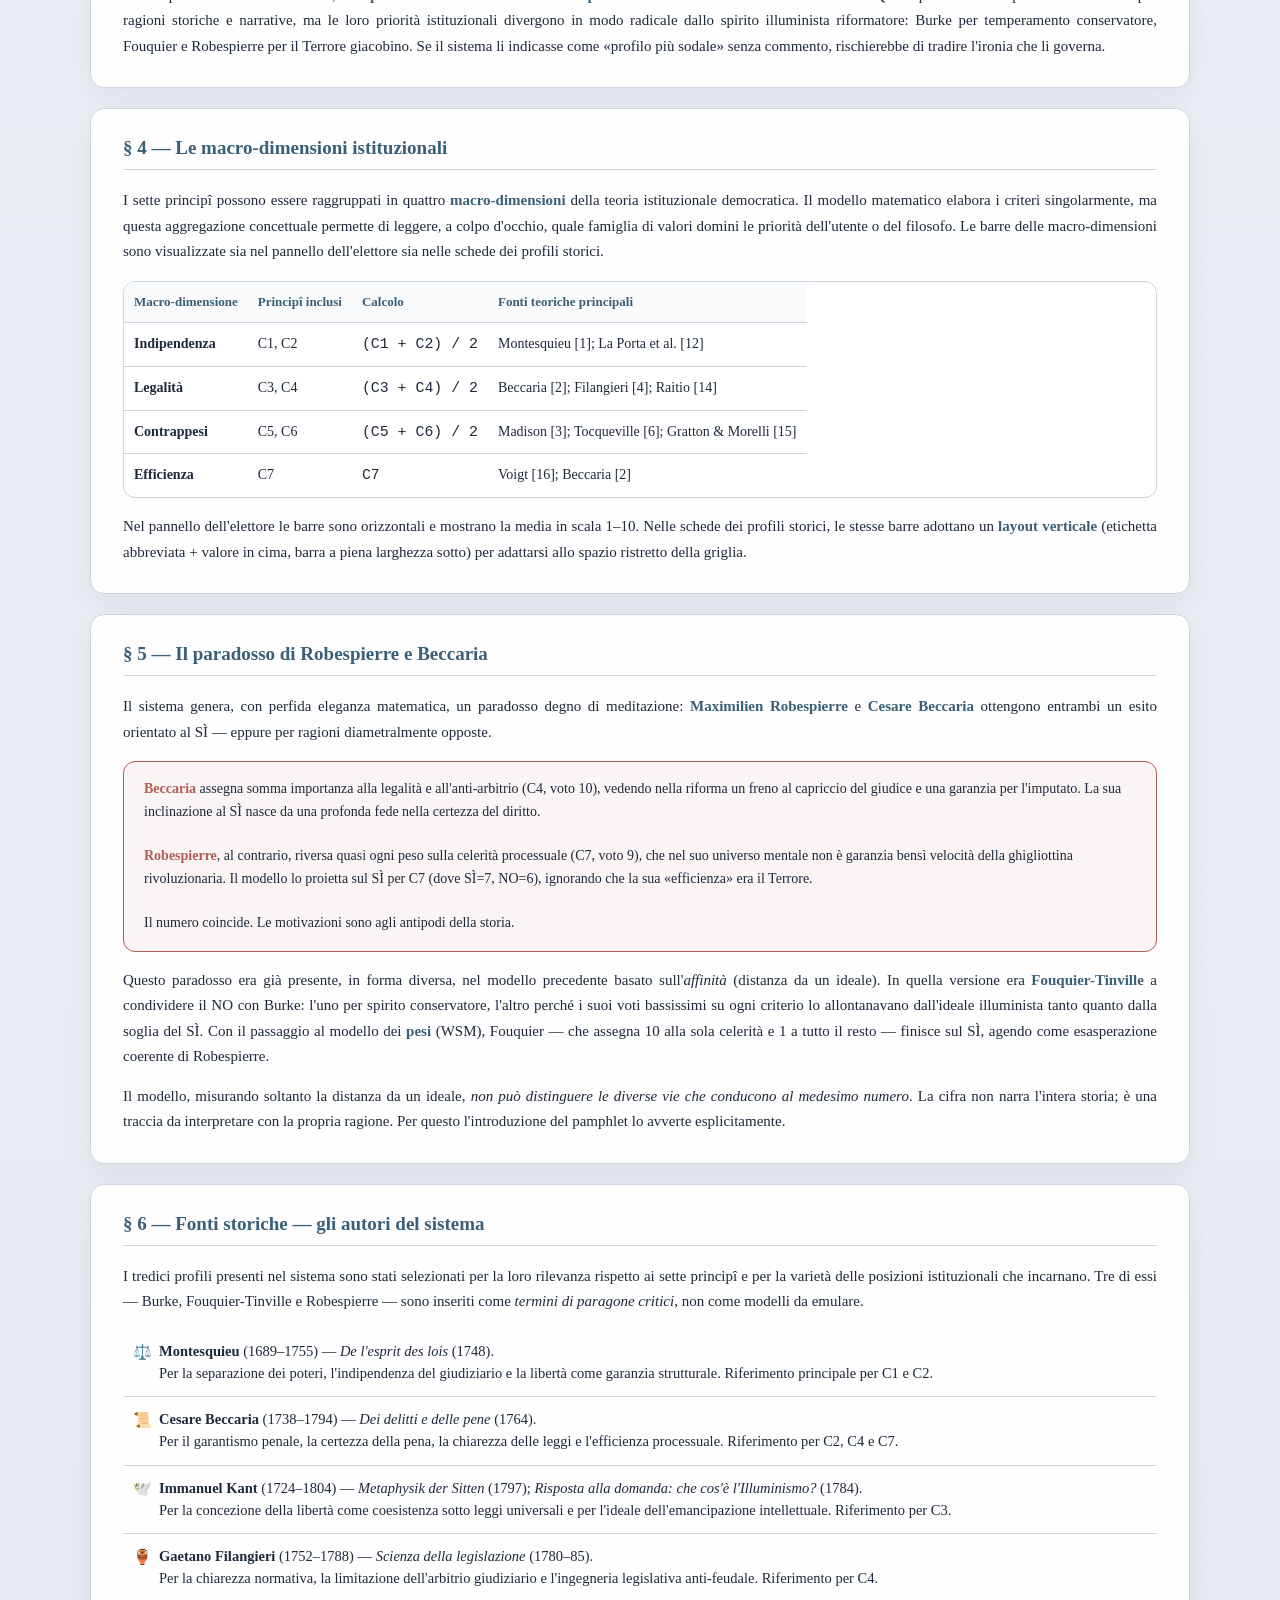
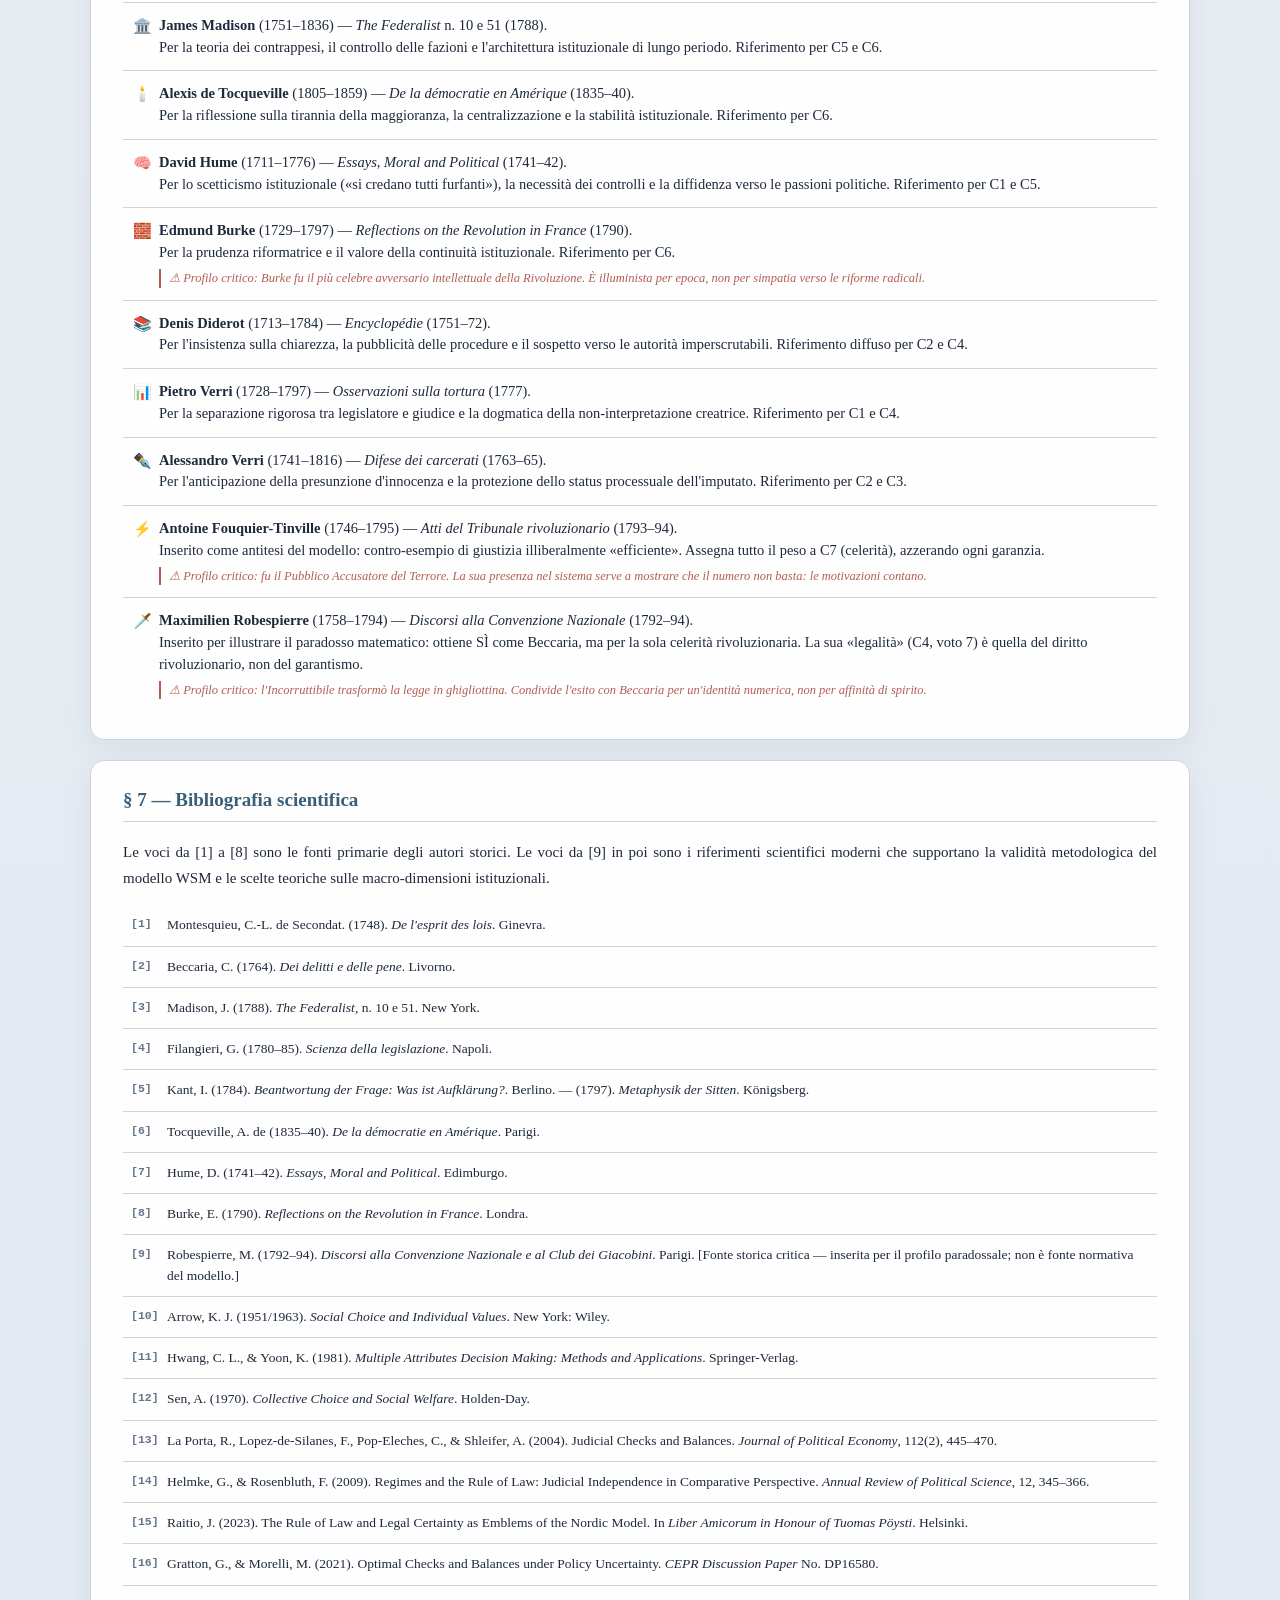
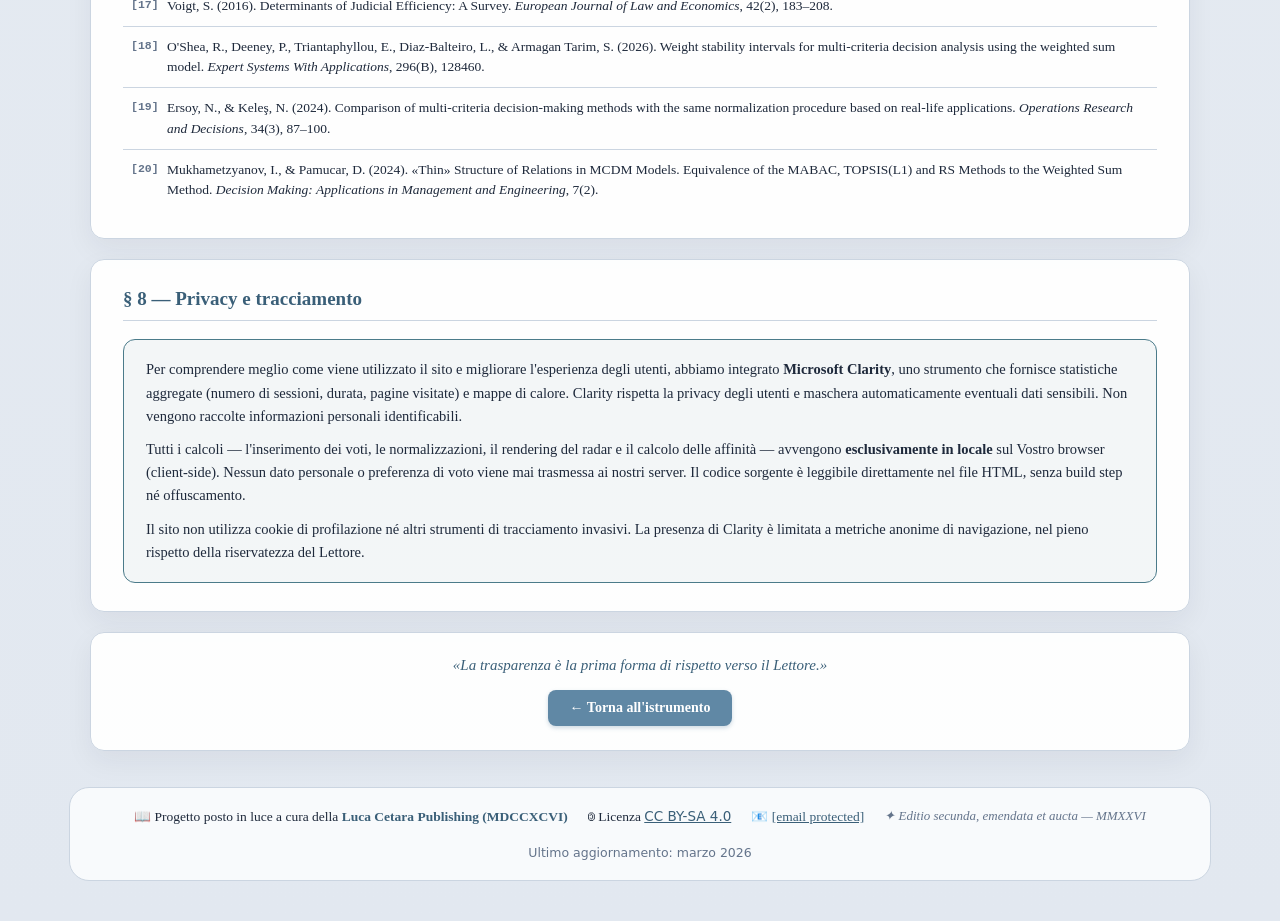
==== commit dfcbe4af: "Rename deepseek_html_20260309_48e96e.html to note-bibliografia.html" ====
--- a/note-bibliografia.html
+++ b/note-bibliografia.html
@@ -246,9 +246,8 @@
 <div class="intro-pamphlet">
   <h3>NOTE AL LETTORE — METODO E FONTI</h3>
   <p><span class="dropcap">Q</span>uesta pagina raccoglie i fondamenti metodologici, le fonti storiche e i riferimenti scientifici che reggono il progetto <a href="index.html">«Al lume della Ragione»</a>. Chi voglia scrutare la macchina, non soltanto adoperarla, troverà qui esposto con precisione come il sistema calcola, perché assegna certi pesi ai benchmark, e quali autorità — antiche e moderne — ne sostengono la validità.</p>
-  <p>Vi avvertiamo: la trasparenza è parte integrante dell'istrumento. Un meccanismo che nascondesse le proprie ipotesi non sarebbe degno di un illuminista.</p>
-  <p style="border-top: 1px dashed var(--line); padding-top: 12px; margin-top: 20px; font-size: 14px; color: var(--muted);"><strong style="color:var(--primary-dark);">P.S.</strong> — <em>Chi avesse già visitato questo opuscolo in una sua versione anteriore, vorrà perdonare la libertà che ci siamo presi di tornare sul lavoro. La presente edizione reca correzioni di metodo, nuovi profili di pensatori, e una più onesta dichiarazione dei paradossi che il calcolo genera. Abbiamo altresì rimosso alcune ridondanze che, come le prolisse prefazioni dei cattivi romanzi, occupavano spazio senza aggiungere lume. Confidiamo che il Lettore, confrontando il vecchio col nuovo, riconosca nel cambiamento non capriccio, ma cura.</em></p>
-  <p style="border-top: 1px dashed var(--line); padding-top: 12px; margin-top: 20px; font-size: 14px; color: var(--muted);"><strong style="color:var(--primary-dark);">P.S.</strong> — <em>Chi avesse già visitato questo opuscolo in una sua versione anteriore, vorrà perdonare la libertà che ci siamo presi di tornare sul lavoro. La presente edizione reca correzioni di metodo, nuovi profili di pensatori, e una più onesta dichiarazione dei paradossi che il calcolo genera. Abbiamo altresì rimosso alcune ridondanze che, come le prolisse prefazioni dei cattivi romanzi, occupavano spazio senza aggiungere lume. Confidiamo che il Lettore, confrontando il vecchio col nuovo, riconosca nel cambiamento non capriccio, ma cura.</em></p>
+  <p>Avvertiamo il Lettore: la trasparenza è parte integrante dell'istrumento. Un meccanismo che nascondesse le proprie ipotesi non sarebbe degno di un illuminista.</p>
+  <p style="border-top: 1px dashed var(--line); padding-top: 12px; margin-top: 20px; font-size: 14px; color: var(--muted);"><strong style="color:var(--primary-dark);">P.S.</strong> — <em>La presente edizione incorpora il Ponderatore Quadratico (V²/ΣV²) in luogo della precedente normalizzazione lineare, e aggiorna il benchmark di C4 (SÌ da 7 a 8) per rispecchiare il dibattito referendario odierno sulla discrezionalità giudiziaria. Chi avesse già visitato le versioni anteriori riconoscerà, nel cambiamento, non capriccio, ma cura metodologica.</em></p>
   <div class="signature">
     — Luca Cetara Publishing, MDCCXCVI &nbsp;|&nbsp;
     <a href="index.html">← Torna all'istrumento</a>
@@ -268,7 +267,7 @@
       <div class="toc-item"><span class="toc-num">§ 5</span><a href="#paradosso">Il paradosso di Robespierre e Beccaria</a></div>
       <div class="toc-item"><span class="toc-num">§ 6</span><a href="#fonti-storiche">Fonti storiche — gli autori del sistema</a></div>
       <div class="toc-item"><span class="toc-num">§ 7</span><a href="#bibliografia">Bibliografia scientifica</a></div>
-      <div class="toc-item"><span class="toc-num">§ 8</span><a href="#privacy">Privacy e assenza di tracciamento</a></div>
+      <div class="toc-item"><span class="toc-num">§ 8</span><a href="#privacy">Privacy e tracciamento</a></div>
     </div>
   </section>
 
@@ -281,9 +280,14 @@
     </div>
 
     <div class="formula-box">
-      <strong>Passo 1 — Normalizzazione dei voti:</strong><br>
-      <code>w<sub>i</sub> = VotoVostro<sub>i</sub> / Σ VotoVostro<sub>j</sub></code><br>
-      <span style="color:var(--muted); font-size:13px;">Se tutti i voti sono uguali, ciascun peso vale esattamente 1/7 ≈ 0.143.</span>
+      <strong>Passo 1 — Normalizzazione quadratica dei voti (Ponderatore Quadratico):</strong><br>
+      <code>w<sub>i</sub> = V<sub>i</sub><sup>2</sup> / Σ V<sub>j</sub><sup>2</sup></code><br>
+      <span style="color:var(--muted); font-size:13px;">I voti vengono elevati al quadrato prima della normalizzazione. Un voto di 10 produce un peso proporzionale a 100; un voto di 1 produce un peso proporzionale a 1. Se tutti i voti sono uguali, i pesi rimangono identici (1/7 ≈ 0.143); al crescere della differenziazione, i valori alti acquisiscono rilevanza marcatamente superiore.</span>
+    </div>
+    <div class="formula-box" style="background:rgba(96,136,165,0.04); border-color:var(--primary-dark);">
+      <strong>Nota sul Ponderatore Quadratico:</strong><br>
+      <span style="font-size:13.5px;">La scelta della normalizzazione quadratica risponde a un principio di autenticità dell'espressione di preferenza: se l'elettore assegna 9 a un principio e 3 a un altro, non intende che il primo valga tre volte il secondo — intende che il primo è <em>molto</em> più importante. Il quadrato amplifica questa intenzione in modo matematicamente coerente, schiacciando i valori bassi e valorizzando quelli sommamente prioritari. La distanza di Manhattan per l'affinità con i filosofi, per contro, resta <strong>lineare</strong>: è un confronto di valori grezzi, non di pesi.<br><br>
+      Sebbene la letteratura classica sul WSM (Hwang & Yoon, 1981 [11]) utilizzi prevalentemente la normalizzazione lineare, il modello è sufficientemente flessibile da accogliere trasformazioni non lineari dei voti quando si voglia modellare l'intensità delle preferenze. Studi recenti (O'Shea et al., 2026 [18]) dimostrano che l'analisi di stabilità dei pesi può essere estesa a funzioni di peso non lineari, confermando la robustezza dell'approccio. La scelta quadratica qui adottata è una di queste, e risulta particolarmente adatta a rappresentare l'enfasi che un elettore può attribuire ad alcuni principî rispetto ad altri.</span>
     </div>
     <div class="formula-box">
       <strong>Passo 2 — Calcolo degli indici globali:</strong><br>
@@ -298,8 +302,8 @@
     </div>
 
     <div class="prose" style="margin-top:14px;">
-      <p>La colonna <strong>«Impatto sul risultato»</strong> nel riepilogo dell'elettore mostra per ogni criterio il valore <code>w<sub>i</sub> × (S<sub>i</sub> − N<sub>i</sub>)</code> con segno: positivo se quel principio tira verso il SÌ, negativo se verso il NO, prossimo a zero se neutro. È questo il dato più informativo per capire <em>quale principio ha mosso la vostra bilancia</em>.</p>
-      <p>Se i pesi sono identici per tutti i sette criteri, prevale unicamente la media aritmetica dei benchmark predefiniti, e nessuna scelta individuale altera il risultato. Il sistema lo segnala con un avviso apposito.</p>
+      <p>La colonna <strong>«Impatto sul risultato»</strong> nel riepilogo dell'elettore mostra per ogni criterio il valore <code>w<sub>i</sub> × (S<sub>i</sub> − N<sub>i</sub>)</code> con segno: positivo se quel principio tira verso il SÌ, negativo se verso il NO, prossimo a zero se neutro. Con il ponderatore quadratico, questo valore può essere assai elevato per i criteri con voto 9 o 10, e quasi nullo per quelli con voto 1 o 2 — il che rispecchia fedelmente l'intenzione dell'elettore.</p>
+      <p>Se i pesi sono identici per tutti i sette criteri, la normalizzazione quadratica non li distingue (25/175 = 1/7), e prevale unicamente la media dei benchmark predefiniti. Il sistema lo segnala con un avviso apposito.</p>
     </div>
   </section>
 
@@ -339,17 +343,17 @@
         </tr>
         <tr>
           <td class="cod">C3</td>
-          <td>Libertà come sicurezza</td>
+          <td>Sicurezza del cittadino e universalità della norma</td>
           <td class="num">6</td><td class="num">6</td>
-          <td>Neutra (pareggio). Entrambi gli scenari invocano diverse e legittime forme di «sicurezza» per il cittadino.</td>
-          <td>Kant; Montesquieu</td>
+          <td>Neutra (pareggio). Il pericolo viene dal <em>legislatore</em>: norme instabili, retroattive, capricciose o ineguali. Entrambi gli scenari invocano forme diverse di certezza del patto tra Stato e cittadino.</td>
+          <td>Montesquieu; I. Kant</td>
         </tr>
         <tr>
           <td class="cod">C4</td>
-          <td>Legalità e anti-arbitrio</td>
-          <td class="num">7</td><td class="num">7</td>
-          <td>Neutra (pareggio). Equilibrio sui rischi di discrezionalità: il SÌ ne riduce alcune, il NO ne evita altre.</td>
-          <td>Filangieri; Beccaria</td>
+          <td>Subordinazione del giudice alla legge scritta <em>(Aderenza alla Norma)</em></td>
+          <td class="num">8</td><td class="num">7</td>
+          <td>Tende al SÌ. Il pericolo viene dal <em>togato</em> che si fa legislatore via interpretazione creatrice: il SÌ riduce la discrezionalità pretoria, costringendo il giudice al sillogismo perfetto di Beccaria. Il benchmark SÌ=8 riflette la centralità di questo principio nell’attuale dibattito referendario.</td>
+          <td>C. Beccaria; G. Filangieri</td>
         </tr>
         <tr>
           <td class="cod">C5</td>
@@ -376,7 +380,7 @@
     </table>
 
     <div class="prose">
-      <p>La somma ponderata di questi benchmark, quando tutti i pesi sono uguali, produce un Δ leggermente positivo: il sistema, in assenza di preferenze dell'utente, inclina lievemente al SÌ. Chi desideri neutralizzare questa predisposizione può attribuire un peso più alto ai principî C1 e C6, che inclinano al NO.</p>
+      <p>La somma ponderata di questi benchmark, quando tutti i pesi sono uguali, produce un Δ positivo: il sistema, in assenza di preferenze dell'utente, inclina al SÌ. Ciò è amplificato dall'aggiornamento del benchmark di <strong>C4</strong> (portato da 7 a 8 per il SÌ), che riflette l'interpretazione corrente secondo cui la riforma in esame mirerebbe, tra l'altro, a ridurre la discrezionalità interpretativa del giudicante. Chi desideri neutralizzare questa predisposizione può attribuire un peso maggiore ai principi C1 e C6, che inclinano al NO.</p>
     </div>
   </section>
 
@@ -384,7 +388,7 @@
   <section class="card" id="affinita">
     <h2 class="card-title">§ 3 — Il calcolo dell'affinità (Distanza di Manhattan)</h2>
     <div class="prose">
-      <p>Per determinare quale pensatore storico sia più affine al Lettore, il sistema confronta i voti (da 1 a 10) inseriti dall'utente con quelli assegnati teoricamente a ciascun filosofo. La comparazione matematica utilizza la <strong>Distanza di Manhattan (Norma L1)</strong>, preferita alla distanza euclidea per la sua interpretabilità diretta: essa somma le differenze assolute criterio per criterio, senza l'effetto di amplificazione delle divergenze che caratterizza la norma L2.</p>
+      <p>Per determinare quale pensatore storico sia più affine al Lettore, il sistema confronta i voti (da 1 a 10) inseriti dall'utente con quelli assegnati teoricamente a ciascun filosofo. La comparazione matematica utilizza la <strong>Distanza di Manhattan (Norma L1)</strong>, preferita alla distanza euclidea per la sua interpretabilità diretta: essa somma le differenze assolute criterio per criterio, senza l'effetto di amplificazione delle divergenze che caratterizza la norma L2. <strong>Nota importante:</strong> questa distanza opera sui <em>voti grezzi</em> (1–10), non sui pesi quadratici. Il Ponderatore Quadratico si applica esclusivamente al calcolo WSM (SÌ/NO); per l'affinità si usa il confronto diretto, più naturale e intuitivo.</p>
     </div>
 
     <div class="formula-box">
@@ -565,12 +569,13 @@
     </ol>
   </section>
 
-  <!-- § 8 — PRIVACY -->
+  <!-- § 8 — PRIVACY E TRACCIAMENTO -->
   <section class="card" id="privacy">
-    <h2 class="card-title">§ 8 — Privacy e assenza di tracciamento</h2>
+    <h2 class="card-title">§ 8 — Privacy e tracciamento</h2>
     <div class="privacy-box">
-      <p style="margin:0 0 10px 0;">Nel rispetto dei principî illuministi di riservatezza e libertà individuale, <strong>questa applicazione non effettua alcun tracciamento degli utenti</strong>. Non sono presenti script analitici (come Google Analytics o Microsoft Clarity), né vengono impiegati cookie o tecnologie di fingerprinting.</p>
-      <p style="margin:0;">Tutti i calcoli — l'inserimento dei voti, le normalizzazioni, il rendering del radar e il calcolo delle affinità — avvengono <strong>esclusivamente in locale</strong> sul Vostro browser (client-side). Nessun dato personale o preferenza di voto viene mai trasmessa ai nostri server. Il codice sorgente è leggibile direttamente nel file HTML, senza build step né offuscamento.</p>
+      <p style="margin:0 0 10px 0;">Per comprendere meglio come viene utilizzato il sito e migliorare l'esperienza degli utenti, abbiamo integrato <strong>Microsoft Clarity</strong>, uno strumento che fornisce statistiche aggregate (numero di sessioni, durata, pagine visitate) e mappe di calore. Clarity rispetta la privacy degli utenti e maschera automaticamente eventuali dati sensibili. Non vengono raccolte informazioni personali identificabili.</p>
+      <p style="margin:0 0 10px 0;">Tutti i calcoli — l'inserimento dei voti, le normalizzazioni, il rendering del radar e il calcolo delle affinità — avvengono <strong>esclusivamente in locale</strong> sul Vostro browser (client-side). Nessun dato personale o preferenza di voto viene mai trasmessa ai nostri server. Il codice sorgente è leggibile direttamente nel file HTML, senza build step né offuscamento.</p>
+      <p style="margin:0;">Il sito non utilizza cookie di profilazione né altri strumenti di tracciamento invasivi. La presenza di Clarity è limitata a metriche anonime di navigazione, nel pieno rispetto della riservatezza del Lettore.</p>
     </div>
   </section>
 
